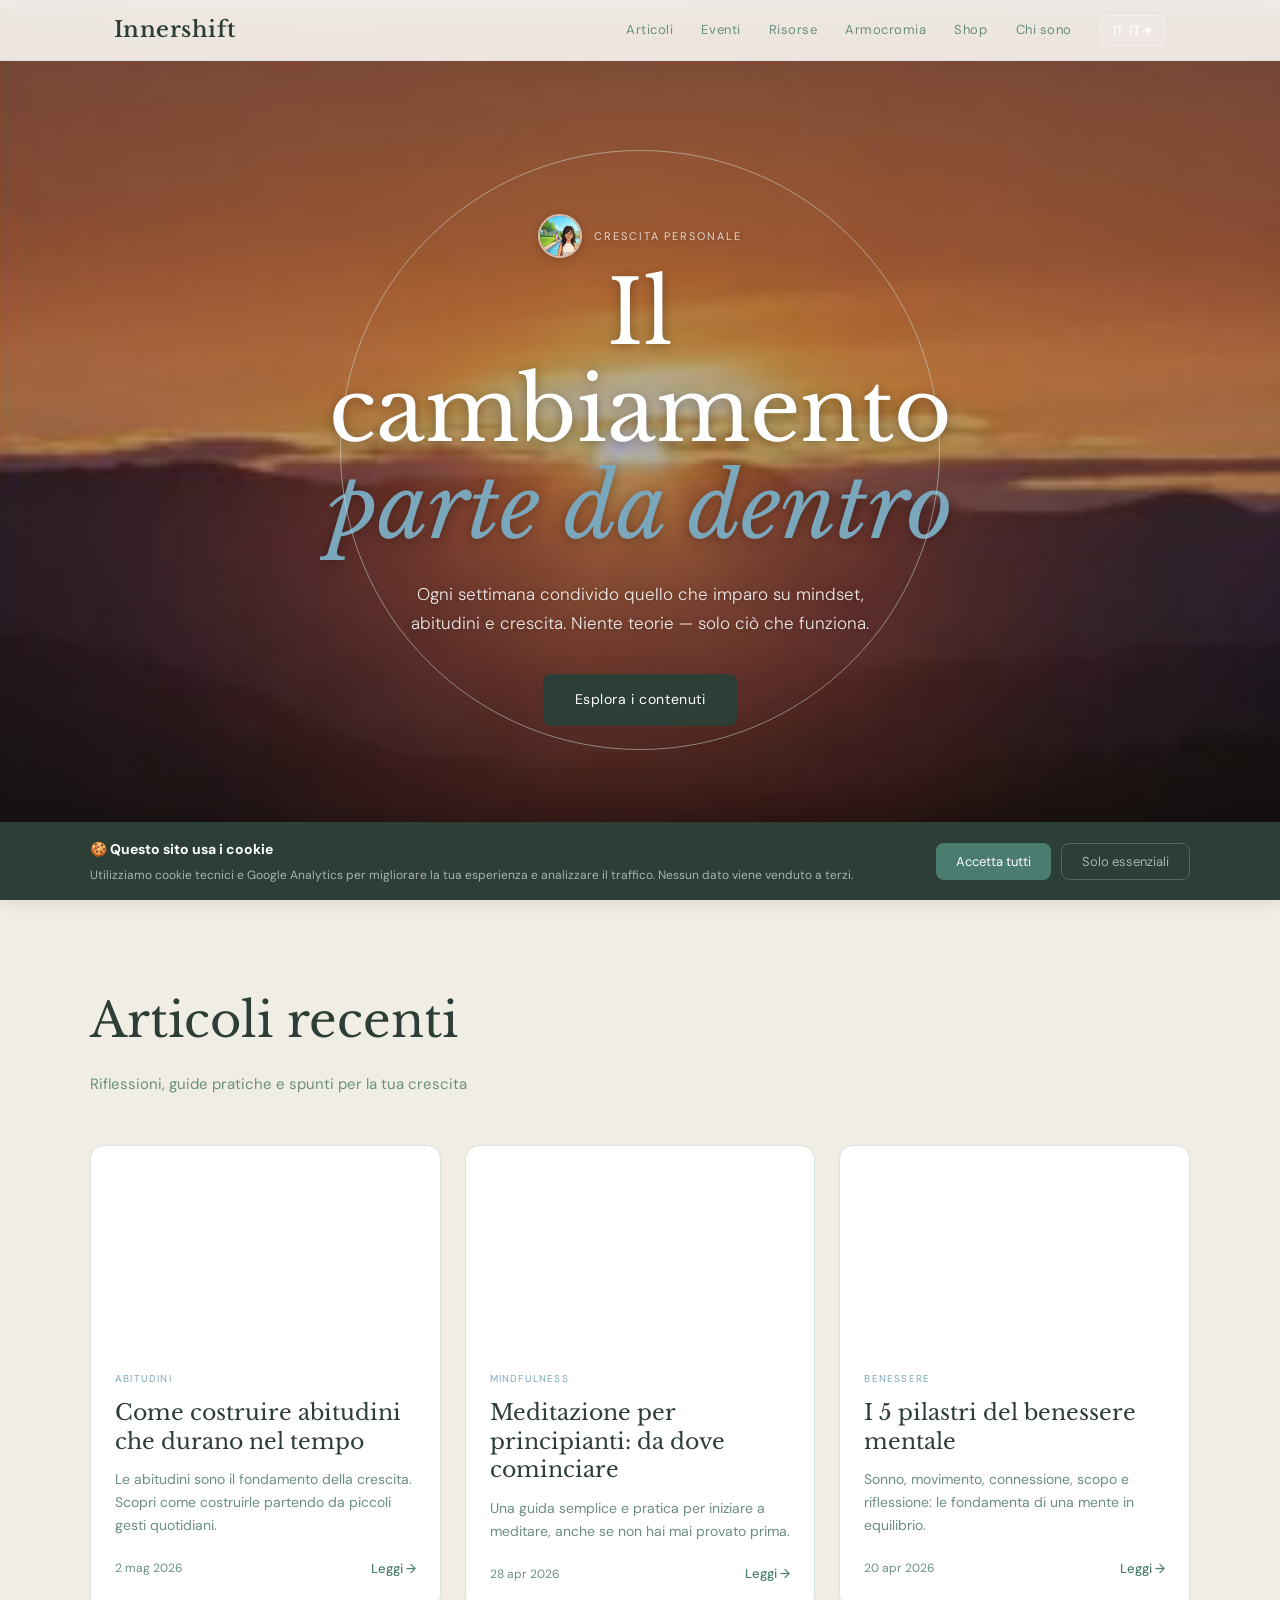
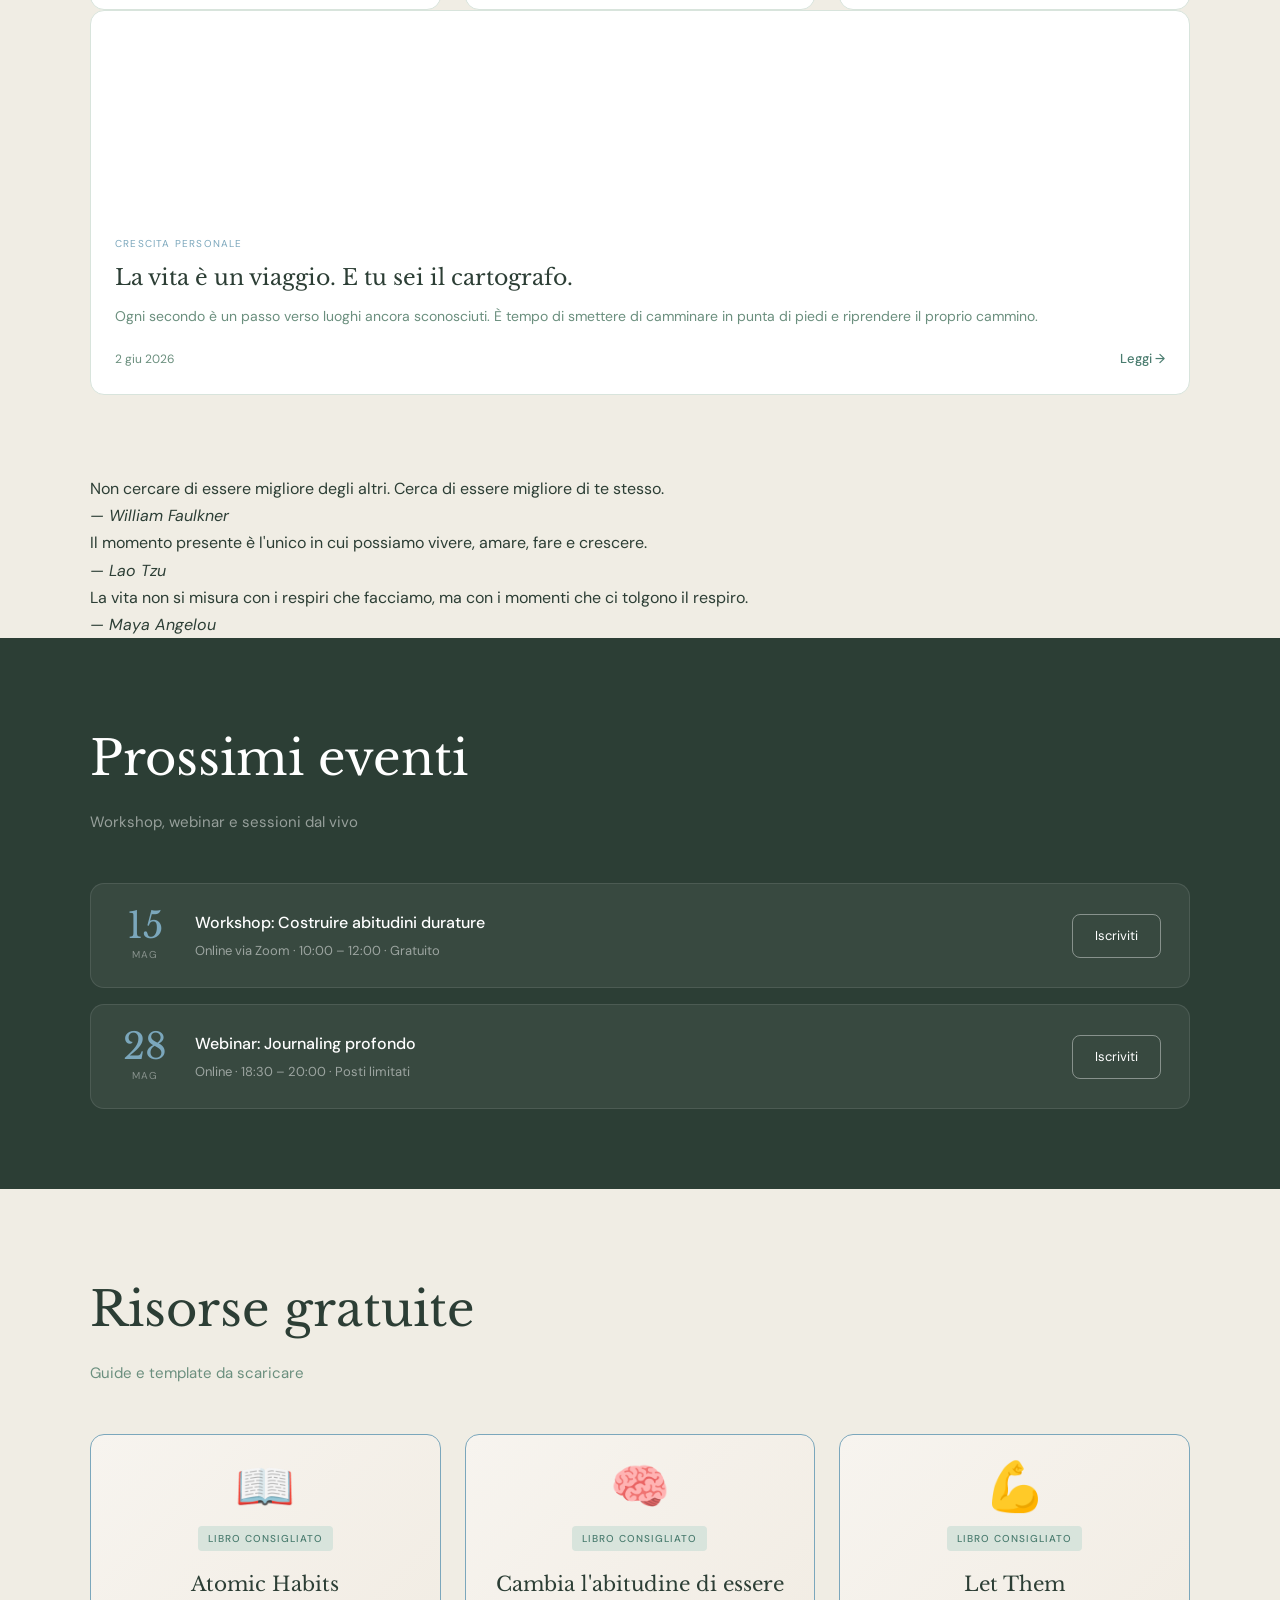
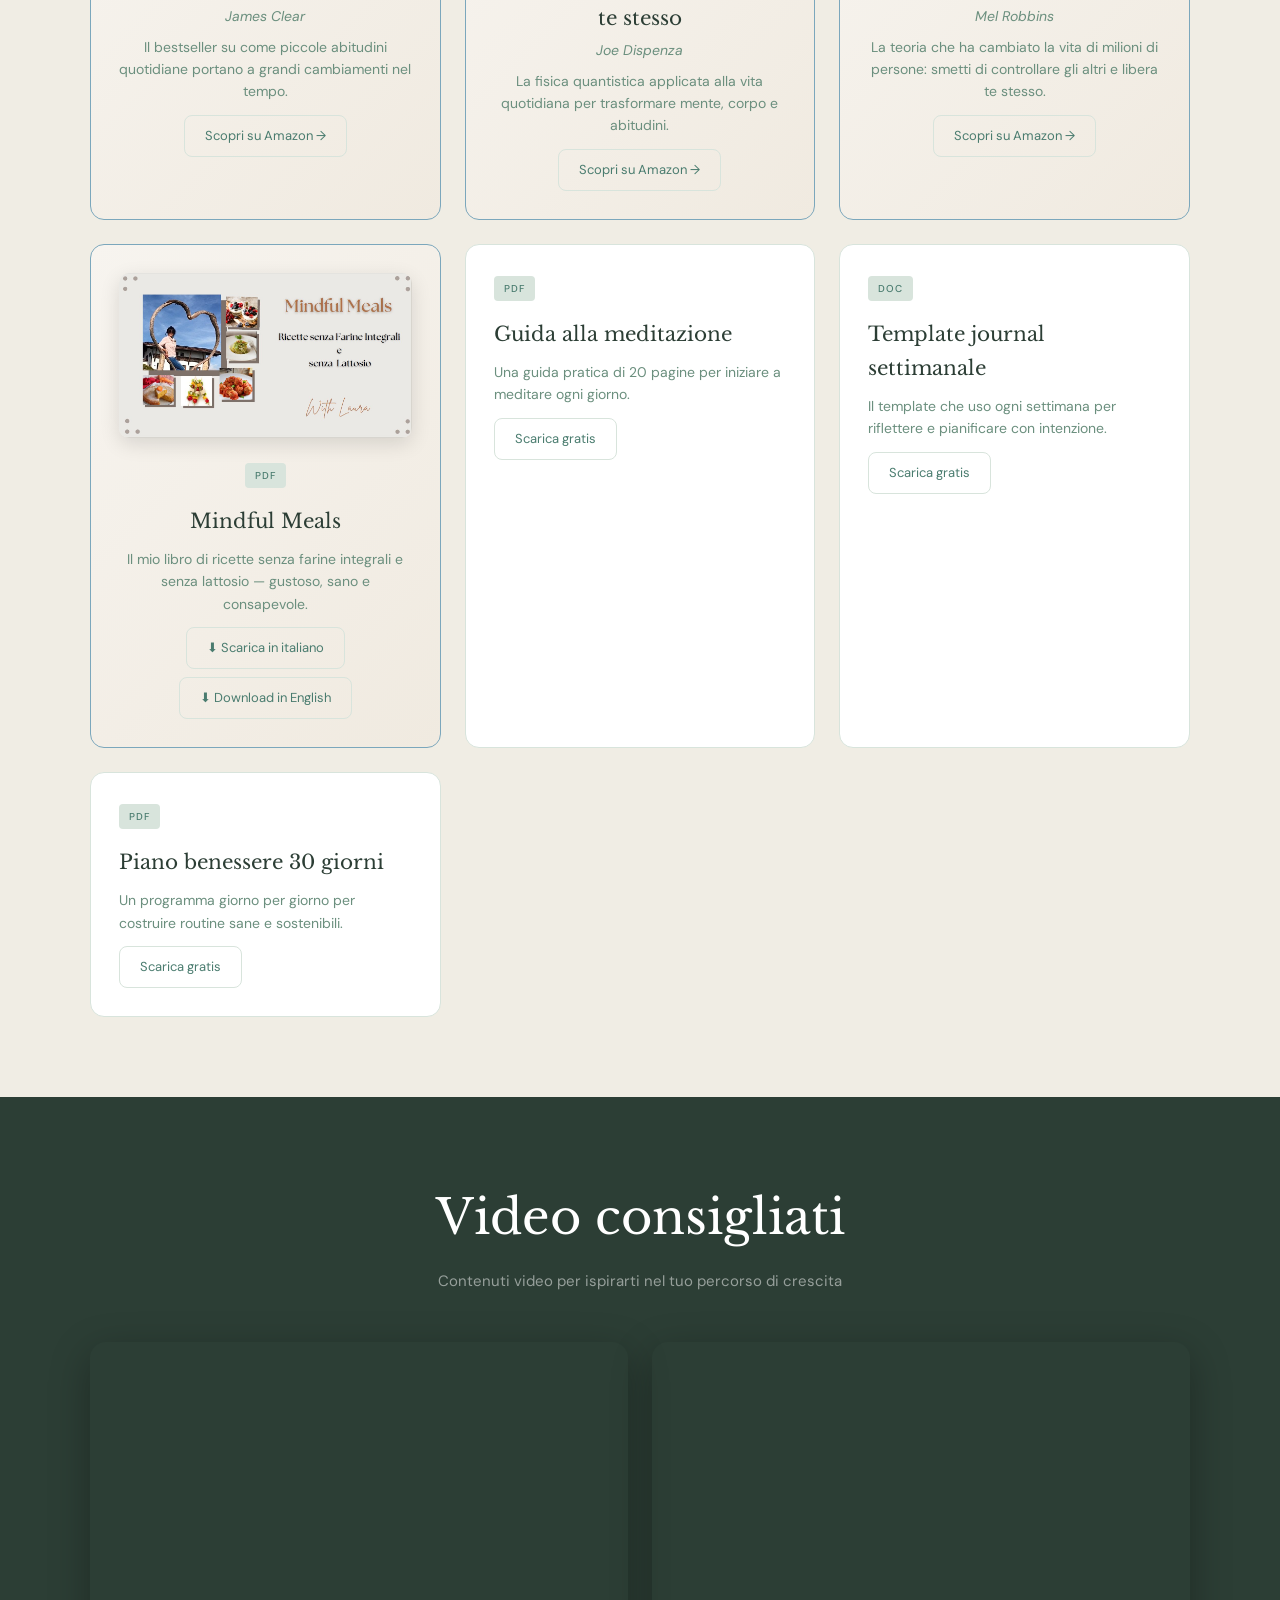
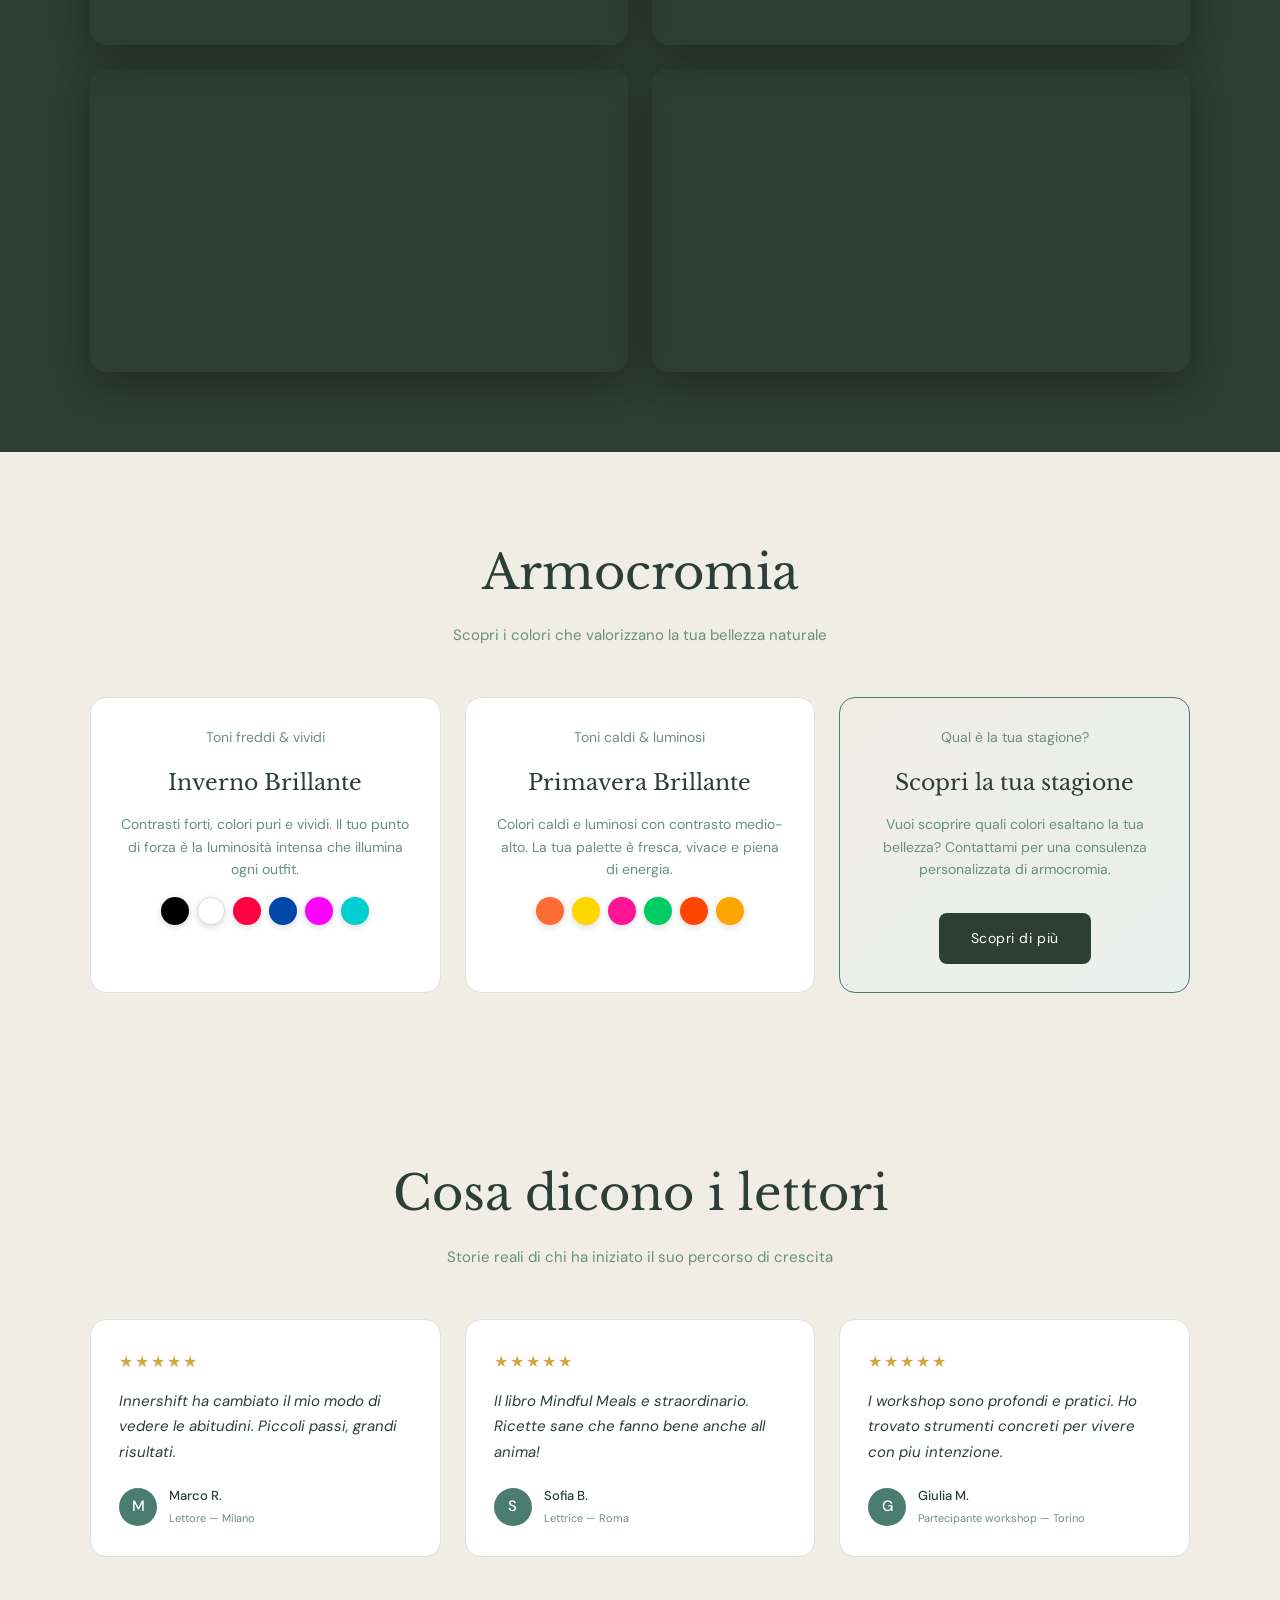
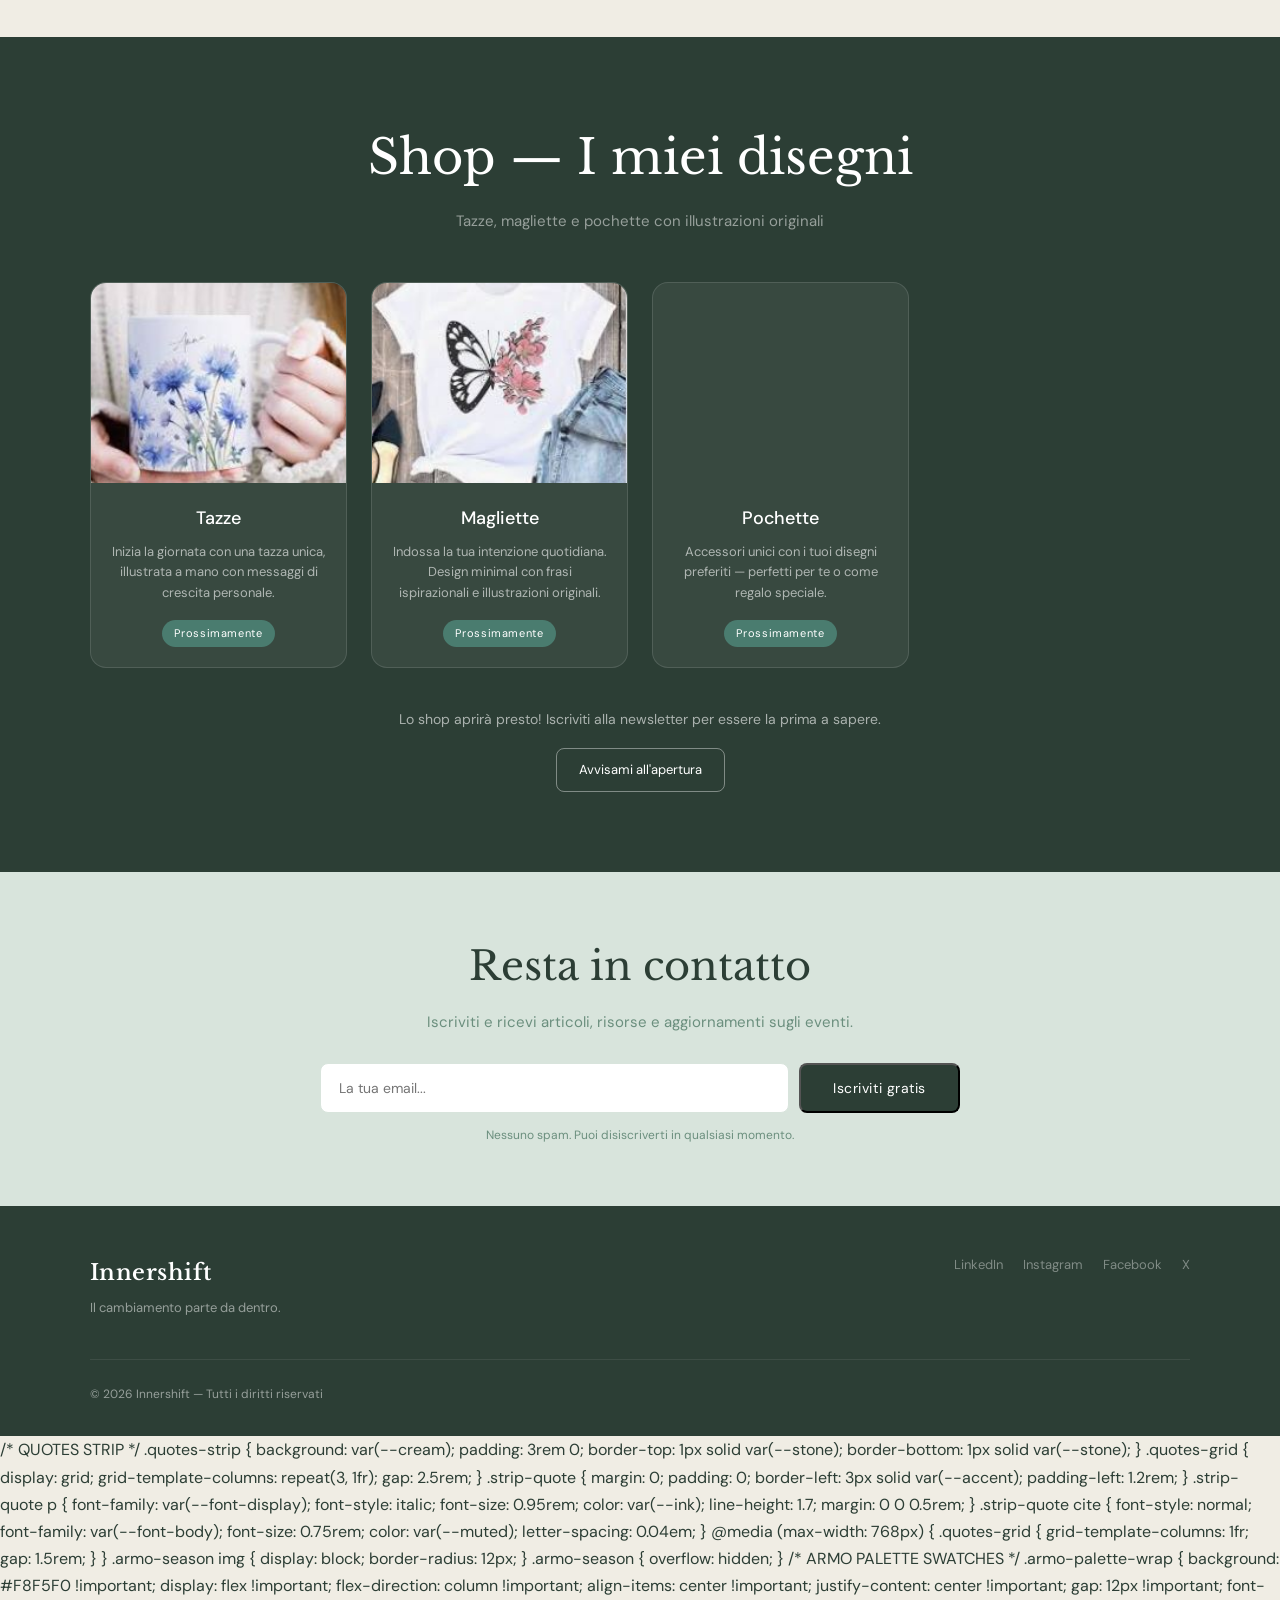
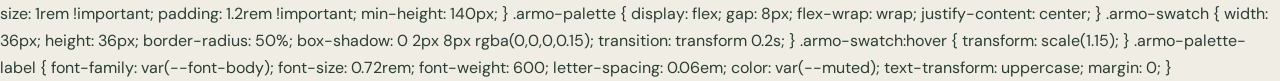
==== index.html @ 75d0336c "Add i18n to articolo-viaggio card in homepage" ====
<!DOCTYPE html>
<html lang="it">
<head>
  <meta charset="UTF-8" />
  <meta name="viewport" content="width=device-width, initial-scale=1.0" />
  <title>Innershift — Crescita Personale</title>
  <meta name="description" content="Innershift è il tuo spazio di crescita personale." />
  <link rel="preconnect" href="https://fonts.googleapis.com" />
  <link rel="preconnect" href="https://fonts.gstatic.com" crossorigin />
  <link href="https://fonts.googleapis.com/css2?family=Libre+Baskerville:ital,wght@0,400;0,700;1,400&family=DM+Sans:wght@300;400;500&display=swap" rel="stylesheet" />
  <link rel="stylesheet" href="css/style.css" />
  <!-- Google Analytics -->
  <script async src="https://www.googletagmanager.com/gtag/js?id=G-VJ0VPEPVEX"></script>
  <script>
    window.dataLayer = window.dataLayer || [];
    function gtag(){dataLayer.push(arguments);}
    gtag('js', new Date());
    gtag('config', 'G-VJ0VPEPVEX');
  </script>
</head>
<body>

  <nav class="nav">
    <div class="nav-inner">
      <a href="/" class="logo">Innershift</a>
      <div class="nav-links">
        <a href="#articoli" data-i18n="nav_articles">Articoli</a>
        <a href="#eventi" data-i18n="nav_events">Eventi</a>
        <a href="#risorse" data-i18n="nav_resources">Risorse</a>
        <a href="armocromia.html">Armocromia</a>
        <a href="#shop">Shop</a>
        <a href="chi-sono.html" data-i18n="nav_about">Chi sono</a>
        <a href="admin/index.html" class="nav-admin" style="display:none">Admin</a>
        <div class="lang-selector" style="position:relative;">
          <button class="lang-btn" onclick="var m=document.getElementById('lm'); m.style.display=m.style.display==='block'?'none':'block';" style="display:flex;align-items:center;gap:5px;background:rgba(255,255,255,0.15);border:1px solid rgba(255,255,255,0.3);border-radius:8px;padding:6px 12px;cursor:pointer;font-size:13px;color:white;">
            <span id="current-lang-flag">🇮🇹</span>
            <span id="current-lang-label">IT</span>
            <span>▾</span>
          </button>
          <div id="lm" style="display:none;position:absolute;top:calc(100% + 6px);right:0;background:white;border:1px solid #E8E2D9;border-radius:10px;overflow:hidden;min-width:150px;box-shadow:0 8px 24px rgba(0,0,0,0.15);z-index:9999;">
            <div onclick="setLang('it');document.getElementById('lm').style.display='none';" style="padding:10px 14px;font-size:13px;cursor:pointer;color:#2E2B26;" onmouseover="this.style.background='#F7F4EF'" onmouseout="this.style.background='white'">🇮🇹 Italiano</div>
            <div onclick="setLang('en');document.getElementById('lm').style.display='none';" style="padding:10px 14px;font-size:13px;cursor:pointer;color:#2E2B26;" onmouseover="this.style.background='#F7F4EF'" onmouseout="this.style.background='white'">🇬🇧 English</div>
            <div onclick="setLang('fr');document.getElementById('lm').style.display='none';" style="padding:10px 14px;font-size:13px;cursor:pointer;color:#2E2B26;" onmouseover="this.style.background='#F7F4EF'" onmouseout="this.style.background='white'">🇫🇷 Français</div>
            <div onclick="setLang('es');document.getElementById('lm').style.display='none';" style="padding:10px 14px;font-size:13px;cursor:pointer;color:#2E2B26;" onmouseover="this.style.background='#F7F4EF'" onmouseout="this.style.background='white'">🇪🇸 Español</div>
            <div onclick="setLang('de');document.getElementById('lm').style.display='none';" style="padding:10px 14px;font-size:13px;cursor:pointer;color:#2E2B26;" onmouseover="this.style.background='#F7F4EF'" onmouseout="this.style.background='white'">🇩🇪 Deutsch</div>
          </div>
        </div>
      </div>
    </div>
  </nav>

  <header class="hero">
    <div class="hero-inner">
      <div style="display:flex;align-items:center;justify-content:center;gap:12px;margin-bottom:8px;">
        <img src="images/IMG_4321.jpg" alt="Laura" style="width:44px;height:44px;border-radius:50%;object-fit:cover;object-position:top;border:2px solid rgba(255,255,255,0.6);box-shadow:0 2px 12px rgba(0,0,0,0.2);">
        <p class="hero-label" data-i18n="hero_label" style="margin-bottom:0;">Crescita personale</p>
      </div>
      <h1 class="hero-title"><span data-i18n="hero_title">Il cambiamento</span><br /><em data-i18n="hero_title_em">parte da dentro</em></h1>
      <p class="hero-sub" data-i18n="hero_sub">Ogni settimana condivido quello che imparo su mindset, abitudini e crescita. Niente teorie — solo ciò che funziona.</p>
      <a href="#articoli" class="btn-primary" data-i18n="hero_cta">Esplora i contenuti</a>
    </div>
    <div class="hero-deco"></div>
  </header>

  <section class="section" id="articoli">
    <div class="container">
      <div class="section-head">
        <h2 data-i18n="articles_title">Articoli recenti</h2>
        <p data-i18n="articles_sub">Riflessioni, guide pratiche e spunti per la tua crescita</p>
      </div>
      <div class="posts-grid" id="posts-grid">
        <div class="post-card">
          <div class="post-img" style="background-image:url('https://images.unsplash.com/photo-1506905925346-21bda4d32df4?w=600&q=80')"></div>
          <div class="post-body">
            <div class="post-cat" data-i18n="cat_habits">Abitudini</div>
            <h3 class="post-title" data-i18n="post1_title">Come costruire abitudini che durano nel tempo</h3>
            <p class="post-excerpt" data-i18n="post1_excerpt">Le abitudini sono il fondamento della crescita. Scopri come costruirle partendo da piccoli gesti quotidiani.</p>
            <div class="post-footer">
              <span class="post-date">2 mag 2026</span>
              <a href="#" class="post-link" data-i18n="read_more">Leggi →</a>
            </div>
          </div>
        </div>
        <div class="post-card">
          <div class="post-img" style="background-image:url('https://images.unsplash.com/photo-1545389336-cf090694435e?w=600&q=80')"></div>
          <div class="post-body">
            <div class="post-cat" data-i18n="cat_mindfulness">Mindfulness</div>
            <h3 class="post-title" data-i18n="post2_title">Meditazione per principianti: da dove cominciare</h3>
            <p class="post-excerpt" data-i18n="post2_excerpt">Una guida semplice e pratica per iniziare a meditare, anche se non hai mai provato prima.</p>
            <div class="post-footer">
              <span class="post-date">28 apr 2026</span>
              <a href="#" class="post-link" data-i18n="read_more">Leggi →</a>
            </div>
          </div>
        </div>
        <div class="post-card">
          <div class="post-img" style="background-image:url('https://images.unsplash.com/photo-1447452001602-7090c7ab2db3?w=600&q=80')"></div>
          <div class="post-body">
            <div class="post-cat" data-i18n="cat_wellness">Benessere</div>
            <h3 class="post-title" data-i18n="post3_title">I 5 pilastri del benessere mentale</h3>
            <p class="post-excerpt" data-i18n="post3_excerpt">Sonno, movimento, connessione, scopo e riflessione: le fondamenta di una mente in equilibrio.</p>
            <div class="post-footer">
              <span class="post-date">20 apr 2026</span>
              <a href="#" class="post-link" data-i18n="read_more">Leggi →</a>
            </div>
          </div>
        </div>
      </div>
        <div class="post-card">
          <div class="post-img" style="background-image:url('https://images.unsplash.com/photo-1501854140801-50d01698950b?w=600&q=80')"></div>
          <div class="post-body">
            <div class="post-cat" data-i18n="cat_growth">Crescita personale</div>
            <h3 class="post-title" data-i18n="viaggio_title">La vita è un viaggio. E tu sei il cartografo.</h3>
            <p class="post-excerpt" data-i18n="viaggio_excerpt">Ogni secondo è un passo verso luoghi ancora sconosciuti. È tempo di smettere di camminare in punta di piedi e riprendere il proprio cammino.</p>
            <div class="post-footer">
              <span class="post-date" data-i18n="viaggio_date">2 giu 2026</span>
              <a href="articolo-viaggio.html" class="post-link" data-i18n="read_more">Leggi →</a>
            </div>
          </div>
        </div>
      </div>
    </div>
  </section>



  <!-- CITAZIONI -->
  <div class="quotes-strip">
    <div class="container">
      <div class="quotes-grid">
        <blockquote class="strip-quote">
          <p data-i18n="quote1">"Non cercare di essere migliore degli altri. Cerca di essere migliore di te stesso."</p>
          <cite>— William Faulkner</cite>
        </blockquote>
        <blockquote class="strip-quote">
          <p data-i18n="quote2">"Il momento presente è l'unico in cui possiamo vivere, amare, fare e crescere."</p>
          <cite>— Lao Tzu</cite>
        </blockquote>
        <blockquote class="strip-quote">
          <p data-i18n="quote3">"La vita non si misura con i respiri che facciamo, ma con i momenti che ci tolgono il respiro."</p>
          <cite>— Maya Angelou</cite>
        </blockquote>
      </div>
    </div>
  </div>

  <section class="section section-dark" id="eventi">
    <div class="container">
      <div class="section-head light">
        <h2 data-i18n="events_title">Prossimi eventi</h2>
        <p data-i18n="events_sub">Workshop, webinar e sessioni dal vivo</p>
      </div>
      <div class="events-list" id="events-list">
        <div class="event-item">
          <div class="event-date-box">
            <span class="event-day">15</span>
            <span class="event-month">MAG</span>
          </div>
          <div class="event-info">
            <h3 data-i18n="event1_title">Workshop: Costruire abitudini durature</h3>
            <p data-i18n="event1_detail">Online via Zoom · 10:00 – 12:00 · Gratuito</p>
          </div>
          <a href="#" class="btn-outline-light" data-i18n="register">Iscriviti</a>
        </div>
        <div class="event-item">
          <div class="event-date-box">
            <span class="event-day">28</span>
            <span class="event-month">MAG</span>
          </div>
          <div class="event-info">
            <h3 data-i18n="event2_title">Webinar: Journaling profondo</h3>
            <p data-i18n="event2_detail">Online · 18:30 – 20:00 · Posti limitati</p>
          </div>
          <a href="#" class="btn-outline-light" data-i18n="register">Iscriviti</a>
        </div>
      </div>
    </div>
  </section>

  <section class="section" id="risorse">
    <div class="container">
      <div class="section-head">
        <h2 data-i18n="resources_title">Risorse gratuite</h2>
        <p data-i18n="resources_sub">Guide e template da scaricare</p>
      </div>
      <div class="resources-grid">
        <div class="resource-card book-card-text">
          <div class="book-icon">📖</div>
          <div class="resource-icon">LIBRO CONSIGLIATO</div>
          <h3>Atomic Habits</h3>
          <p class="book-author">James Clear</p>
          <p data-i18n="book_desc">Il bestseller su come piccole abitudini quotidiane portano a grandi cambiamenti nel tempo.</p>
          <a href="https://www.amazon.it/s?k=atomic+habits+james+clear" target="_blank" class="btn-download">Scopri su Amazon →</a>
        </div>
        <div class="resource-card book-card-text">
          <div class="book-icon">🧠</div>
          <div class="resource-icon">LIBRO CONSIGLIATO</div>
          <h3 data-i18n="dispenza_title">Cambia l'abitudine di essere te stesso</h3>
          <p class="book-author">Joe Dispenza</p>
          <p data-i18n="dispenza_desc">La fisica quantistica applicata alla vita quotidiana per trasformare mente, corpo e abitudini.</p>
          <a href="https://www.amazon.it/dp/8863860432" target="_blank" class="btn-download">Scopri su Amazon →</a>
        </div>
        <div class="resource-card book-card-text">
          <div class="book-icon">💪</div>
          <div class="resource-icon">LIBRO CONSIGLIATO</div>
          <h3>Let Them</h3>
          <p class="book-author">Mel Robbins</p>
          <p data-i18n="letthem_desc">La teoria che ha cambiato la vita di milioni di persone: smetti di controllare gli altri e libera te stesso.</p>
          <a href="https://www.amazon.it/dp/B0DKRVYQ17" target="_blank" class="btn-download">Scopri su Amazon →</a>
        </div>
        <div class="resource-card book-card-text">
          <img src="images/mindful-meals-cover.png" alt="Mindful Meals" class="mindful-cover" />
          <div class="resource-icon">PDF</div>
          <h3>Mindful Meals</h3>
          <p data-i18n="mindful_desc">Il mio libro di ricette senza farine integrali e senza lattosio — gustoso, sano e consapevole.</p>
          <a href="images/mindful-meals.pdf" download class="btn-download">⬇ Scarica in italiano</a>
          <a href="images/mindful-meals-english.pdf" download class="btn-download" style="margin-top:8px;">⬇ Download in English</a>
        </div>
        <div class="resource-card">
          <div class="resource-icon">PDF</div>
          <h3 data-i18n="res1_title">Guida alla meditazione</h3>
          <p data-i18n="res1_desc">Una guida pratica di 20 pagine per iniziare a meditare ogni giorno.</p>
          <a href="#" class="btn-download" data-i18n="download_free">Scarica gratis</a>
        </div>
        <div class="resource-card">
          <div class="resource-icon">DOC</div>
          <h3 data-i18n="res2_title">Template journal settimanale</h3>
          <p data-i18n="res2_desc">Il template che uso ogni settimana per riflettere e pianificare con intenzione.</p>
          <a href="#" class="btn-download" data-i18n="download_free">Scarica gratis</a>
        </div>
        <div class="resource-card">
          <div class="resource-icon">PDF</div>
          <h3 data-i18n="res3_title">Piano benessere 30 giorni</h3>
          <p data-i18n="res3_desc">Un programma giorno per giorno per costruire routine sane e sostenibili.</p>
          <a href="#" class="btn-download" data-i18n="download_free">Scarica gratis</a>
        </div>
      </div>
    </div>
  </section>


  <!-- VIDEO -->
  <section class="section section-dark" id="video">
    <div class="container">
      <div class="section-head light" style="text-align:center;">
        <h2 data-i18n="video_title">Video consigliati</h2>
        <p data-i18n="video_sub">Contenuti video per ispirarti nel tuo percorso di crescita</p>
      </div>
      <div class="video-grid">
        <div class="video-card">
          <div class="video-wrapper">
            <iframe 
              src="https://www.youtube.com/embed/j4P2r-QEjjs?controls=1&rel=0&modestbranding=1" 
              title="Video YouTube"
              frameborder="0" 
              allow="accelerometer; autoplay; clipboard-write; encrypted-media; gyroscope; picture-in-picture" 
              allowfullscreen>
            </iframe>
          </div>
        </div>


        <div class="video-card">
          <div class="video-wrapper">
            <iframe 
              src="https://www.youtube.com/embed/XXE2E_aBupQ?controls=1&rel=0&modestbranding=1" 
              title="Video YouTube"
              frameborder="0" 
              allow="accelerometer; autoplay; clipboard-write; encrypted-media; gyroscope; picture-in-picture" 
              allowfullscreen>
            </iframe>
          </div>
        </div>
        <div class="video-card">
          <div class="video-wrapper">
            <iframe 
              src="https://www.youtube.com/embed/EvEsWpiT8WQ?controls=1&rel=0&modestbranding=1" 
              title="Video YouTube"
              frameborder="0" 
              allow="accelerometer; autoplay; clipboard-write; encrypted-media; gyroscope; picture-in-picture" 
              allowfullscreen>
            </iframe>
          </div>
        </div>
        <div class="video-card">
          <div class="video-wrapper">
            <iframe 
              src="https://www.youtube.com/embed/MQjCyQBRZ_M?controls=1&rel=0&modestbranding=1" 
              title="Video YouTube"
              frameborder="0" 
              allow="accelerometer; autoplay; clipboard-write; encrypted-media; gyroscope; picture-in-picture" 
              allowfullscreen>
            </iframe>
          </div>
        </div>
      </div>
    </div>
  </section>


  <!-- ARMOCROMIA PREVIEW -->
  <section class="section" id="armocromia">
    <div class="container">
      <div class="section-head" style="text-align:center;">
        <h2 data-i18n="armo_title">Armocromia</h2>
        <p data-i18n="armo_sub">Scopri i colori che valorizzano la tua bellezza naturale</p>
      </div>
      <div class="armo-grid">
        <div class="armo-card">
          <div class="armo-season winter armo-palette-wrap">
            <div class="armo-palette">
              <div class="armo-swatch" style="background:#000000;"></div>
              <div class="armo-swatch" style="background:#FFFFFF;"></div>
              <div class="armo-swatch" style="background:#FF0040;"></div>
              <div class="armo-swatch" style="background:#0047AB;"></div>
              <div class="armo-swatch" style="background:#FF00FF;"></div>
              <div class="armo-swatch" style="background:#00CED1;"></div>
            </div>
            <p class="armo-palette-label">Toni freddi &amp; vividi</p>
          </div>
          <h3 data-i18n="armo_winter_title">Inverno Brillante</h3>
          <p data-i18n="armo_winter_desc">Contrasti forti, colori puri e vividi. Il tuo punto di forza è la luminosità intensa che illumina ogni outfit.</p>
          <div class="armo-colors">
            <span class="color-dot" style="background:#000000;" title="Nero"></span>
            <span class="color-dot" style="background:#FFFFFF;border:1px solid #ddd;" title="Bianco puro"></span>
            <span class="color-dot" style="background:#FF0040;" title="Rosso brillante"></span>
            <span class="color-dot" style="background:#0047AB;" title="Blu cobalto"></span>
            <span class="color-dot" style="background:#FF00FF;" title="Fucsia"></span>
            <span class="color-dot" style="background:#00CED1;" title="Turchese"></span>
          </div>
        </div>
        <div class="armo-card">
          <div class="armo-season spring armo-palette-wrap">
            <div class="armo-palette">
              <div class="armo-swatch" style="background:#FF6B35;"></div>
              <div class="armo-swatch" style="background:#FFD700;"></div>
              <div class="armo-swatch" style="background:#FF1493;"></div>
              <div class="armo-swatch" style="background:#00CC66;"></div>
              <div class="armo-swatch" style="background:#FF4500;"></div>
              <div class="armo-swatch" style="background:#FFA500;"></div>
            </div>
            <p class="armo-palette-label">Toni caldi &amp; luminosi</p>
          </div>
          <h3 data-i18n="armo_spring_title">Primavera Brillante</h3>
          <p data-i18n="armo_spring_desc">Colori caldi e luminosi con contrasto medio-alto. La tua palette è fresca, vivace e piena di energia.</p>
          <div class="armo-colors">
            <span class="color-dot" style="background:#FF6B35;" title="Arancio caldo"></span>
            <span class="color-dot" style="background:#FFD700;" title="Giallo oro"></span>
            <span class="color-dot" style="background:#FF1493;" title="Rosa acceso"></span>
            <span class="color-dot" style="background:#00CC66;" title="Verde lime"></span>
            <span class="color-dot" style="background:#FF4500;" title="Rosso arancio"></span>
            <span class="color-dot" style="background:#FFA500;" title="Arancio"></span>
          </div>
        </div>
        <div class="armo-card armo-cta-card">
          <div class="armo-season consult armo-palette-wrap">
            <div class="armo-palette">
              <div class="armo-swatch" style="background:#000000;"></div>
              <div class="armo-swatch" style="background:#FF6B35;"></div>
              <div class="armo-swatch" style="background:#FF00FF;"></div>
              <div class="armo-swatch" style="background:#FFD700;"></div>
              <div class="armo-swatch" style="background:#0047AB;"></div>
              <div class="armo-swatch" style="background:#00CC66;"></div>
            </div>
            <p class="armo-palette-label">Qual è la tua stagione?</p>
          </div>
          <h3 data-i18n="armo_cta_title">Scopri la tua stagione</h3>
          <p data-i18n="armo_cta_desc">Vuoi scoprire quali colori esaltano la tua bellezza? Contattami per una consulenza personalizzata di armocromia.</p>
          <a href="armocromia.html" class="btn-primary" style="margin-top:16px;display:inline-block;" data-i18n="armo_cta_btn">Scopri di più</a>
        </div>
      </div>
    </div>
  </section>

  <!-- SHOP -->
  <!-- TESTIMONIANZE -->
  <section class="section" id="testimonianze">
    <div class="container">
      <div class="section-head" style="text-align:center;">
        <h2 data-i18n="reviews_title">Cosa dicono i lettori</h2>
        <p data-i18n="reviews_sub">Storie reali di chi ha iniziato il suo percorso di crescita</p>
      </div>
      <div class="reviews-grid">
        <div class="review-card">
          <div class="review-stars">★★★★★</div>
          <p class="review-text" data-i18n="review1_text">"Innershift ha cambiato il mio modo di vedere le abitudini. Piccoli passi, grandi risultati. Non potevo chiedere di meglio."</p>
          <div class="review-author">
            <div class="review-avatar">M</div>
            <div>
              <div class="review-name">Marco R.</div>
              <div class="review-role" data-i18n="review1_role">Lettore — Milano</div>
            </div>
          </div>
        </div>
        <div class="review-card">
          <div class="review-stars">★★★★★</div>
          <p class="review-text" data-i18n="review2_text">"Il libro Mindful Meals è straordinario. Finalmente ricette sane che fanno anche bene all'anima. Lo consiglio a tutti!"</p>
          <div class="review-author">
            <div class="review-avatar">S</div>
            <div>
              <div class="review-name">Sofia B.</div>
              <div class="review-role" data-i18n="review2_role">Lettrice — Roma</div>
            </div>
          </div>
        </div>
        <div class="review-card">
          <div class="review-stars">★★★★★</div>
          <p class="review-text" data-i18n="review3_text">"I workshop sono profondi e pratici allo stesso tempo. Ho trovato strumenti concreti per vivere con più intenzione ogni giorno."</p>
          <div class="review-author">
            <div class="review-avatar">G</div>
            <div>
              <div class="review-name">Giulia M.</div>
              <div class="review-role" data-i18n="review3_role">Partecipante workshop — Torino</div>
            </div>
          </div>
        </div>
      </div>
    </div>
  </section>

    <section class="section section-dark" id="shop">
    <div class="container">
      <div class="section-head light" style="text-align:center;">
        <h2 data-i18n="shop_title">Shop — I miei disegni</h2>
        <p data-i18n="shop_sub">Tazze, magliette e pochette con illustrazioni originali</p>
      </div>
      <div class="shop-grid">
        <div class="shop-card">
          <div class="shop-img" style="background-image:url('images/tazza-shop.jpg.jpg')"></div>
          <div class="shop-body">
            <h3 data-i18n="shop_mugs_title">Tazze</h3>
            <p data-i18n="shop_mugs_desc">Inizia la giornata con una tazza unica, illustrata a mano con messaggi di crescita personale.</p>
            <span class="shop-badge" data-i18n="shop_coming_soon">Prossimamente</span>
          </div>
        </div>
        <div class="shop-card">
          <div class="shop-img" style="background-image:url('images/tshirt-shop.jpg.JPG')"></div>
          <div class="shop-body">
            <h3 data-i18n="shop_tshirts_title">Magliette</h3>
            <p data-i18n="shop_tshirts_desc">Indossa la tua intenzione quotidiana. Design minimal con frasi ispirazionali e illustrazioni originali.</p>
            <span class="shop-badge" data-i18n="shop_coming_soon">Prossimamente</span>
          </div>
        </div>
        <div class="shop-card">
          <div class="shop-img" style="background-image:url('https://images.unsplash.com/photo-1590874103328-eac38a683ce7?w=600&q=80')"></div>
          <div class="shop-body">
            <h3 data-i18n="shop_pouches_title">Pochette</h3>
            <p data-i18n="shop_pouches_desc">Accessori unici con i tuoi disegni preferiti — perfetti per te o come regalo speciale.</p>
            <span class="shop-badge" data-i18n="shop_coming_soon">Prossimamente</span>
          </div>
        </div>
      </div>
      <div style="text-align:center;margin-top:40px;">
        <p style="color:rgba(255,255,255,0.6);font-size:14px;margin-bottom:16px;" data-i18n="shop_notice">Lo shop aprirà presto! Iscriviti alla newsletter per essere la prima a sapere.</p>
        <a href="#newsletter" class="btn-outline-light" data-i18n="shop_notify">Avvisami all'apertura</a>
      </div>
    </div>
  </section>

  <!-- NEWSLETTER -->
  <section class="section newsletter-section">
    <div class="container">
      <div class="newsletter-box">
        <div class="newsletter-text">
          <h2 data-i18n="newsletter_title">Resta in contatto</h2>
          <p data-i18n="newsletter_sub">Iscriviti e ricevi articoli, risorse e aggiornamenti sugli eventi direttamente nella tua casella email.</p>
        </div>
        <form class="newsletter-form" onsubmit="subscribeNewsletter(event)">
          <input type="email" id="newsletter-email" class="newsletter-input" data-i18n-placeholder="newsletter_placeholder" placeholder="La tua email..." required />
          <button type="submit" class="btn-primary" data-i18n="newsletter_btn">Iscriviti gratis</button>
        </form>
        <p class="newsletter-note" data-i18n="newsletter_note">Nessuno spam. Puoi disiscriverti in qualsiasi momento.</p>
        <div class="newsletter-success" id="newsletter-success" style="display:none;">
          <span data-i18n="newsletter_thanks">Grazie! Ti contatteremo presto. 🌱</span>
        </div>
      </div>
    </div>
  </section>


  <footer class="footer">
    <div class="container">
      <div class="footer-inner">
        <div>
          <div class="logo">Innershift</div>
          <p class="footer-tagline" data-i18n="footer_tagline">Il cambiamento parte da dentro.</p>
        </div>
        <div class="footer-social">
          <a href="#">LinkedIn</a>
          <a href="#">Instagram</a>
          <a href="#">Facebook</a>
          <a href="#">X</a>
        </div>
      </div>


      <div class="footer-bottom">
        <p data-i18n="footer_copy">© 2026 Innershift — Tutti i diritti riservati</p>
      </div>
    </div>
  </footer>

  
  

<script>
const T = {
  it: { flag:"IT", label:"IT", nav_articles:"Articoli", nav_events:"Eventi", nav_resources:"Risorse", hero_label:"Crescita personale", hero_title:"Il cambiamento", hero_title_em:"parte da dentro", hero_sub:"Ogni settimana condivido quello che imparo su mindset, abitudini e crescita. Niente teorie — solo ciò che funziona.", hero_cta:"Esplora i contenuti", articles_title:"Articoli recenti", articles_sub:"Riflessioni, guide pratiche e spunti per la tua crescita", cat_habits:"Abitudini", cat_mindfulness:"Mindfulness", cat_wellness:"Benessere", cat_growth:"Crescita personale", viaggio_title:"La vita è un viaggio. E tu sei il cartografo.", viaggio_excerpt:"Ogni secondo è un passo verso luoghi ancora sconosciuti. È tempo di smettere di camminare in punta di piedi e riprendere il proprio cammino.", viaggio_date:"2 giu 2026", post1_title:"Come costruire abitudini che durano nel tempo", post1_excerpt:"Le abitudini sono il fondamento della crescita. Scopri come costruirle partendo da piccoli gesti quotidiani.", post2_title:"Meditazione per principianti: da dove cominciare", post2_excerpt:"Una guida semplice e pratica per iniziare a meditare, anche se non hai mai provato prima.", post3_title:"I 5 pilastri del benessere mentale", post3_excerpt:"Sonno, movimento, connessione, scopo e riflessione: le fondamenta di una mente in equilibrio.", read_more:"Leggi →", events_title:"Prossimi eventi", events_sub:"Workshop, webinar e sessioni dal vivo", event1_title:"Workshop: Costruire abitudini durature", event1_detail:"Online via Zoom · 10:00 – 12:00 · Gratuito", event2_title:"Webinar: Journaling profondo", event2_detail:"Online · 18:30 – 20:00 · Posti limitati", register:"Iscriviti", resources_title:"Risorse gratuite", resources_sub:"Guide e template da scaricare", label_book:"LIBRO CONSIGLIATO", book_desc:"Il bestseller su come piccole abitudini quotidiane portano a grandi cambiamenti nel tempo.", discover_book:"Scopri su Amazon →", res1_title:"Guida alla meditazione", res1_desc:"Una guida pratica di 20 pagine per iniziare a meditare ogni giorno.", res2_title:"Template journal settimanale", res2_desc:"Il template che uso ogni settimana per riflettere e pianificare con intenzione.", res3_title:"Piano benessere 30 giorni", res3_desc:"Un programma giorno per giorno per costruire routine sane e sostenibili.", download_free:"Scarica gratis", mindful_desc:"Il mio libro di ricette senza farine integrali e senza lattosio — gustoso, sano e consapevole.", video_title:"Video consigliati", video_sub:"Contenuti video per ispirarti nel tuo percorso di crescita", reviews_title:"Cosa dicono i lettori", reviews_sub:"Storie reali di chi ha iniziato il suo percorso di crescita", review1_text:"Innershift ha cambiato il mio modo di vedere le abitudini. Piccoli passi, grandi risultati.", review1_role:"Lettore — Milano", review2_text:"Il libro Mindful Meals e straordinario. Ricette sane che fanno bene anche all anima!", review2_role:"Lettrice — Roma", review3_text:"I workshop sono profondi e pratici. Ho trovato strumenti concreti per vivere con piu intenzione.", review3_role:"Partecipante workshop — Torino", newsletter_title:"Resta in contatto", newsletter_sub:"Iscriviti e ricevi articoli, risorse e aggiornamenti sugli eventi.", newsletter_placeholder:"La tua email...", newsletter_btn:"Iscriviti gratis", newsletter_note:"Nessuno spam. Puoi disiscriverti in qualsiasi momento.", newsletter_thanks:"Grazie! Ti contatteremo presto.", footer_tagline:"Il cambiamento parte da dentro.", dispenza_desc:"La fisica quantistica applicata alla vita quotidiana per trasformare mente, corpo e abitudini.", letthem_desc:"La teoria che ha cambiato la vita di milioni di persone: smetti di controllare gli altri e libera te stesso.", quote1:"Non cercare di essere migliore degli altri. Cerca di essere migliore di te stesso.", quote2:"Il momento presente è l'unico in cui possiamo vivere, amare, fare e crescere.", quote3:"La vita non si misura con i respiri che facciamo, ma con i momenti che ci tolgono il respiro.", footer_copy:"© 2026 Innershift — Tutti i diritti riservati", nav_about:"Chi sono", armo_title:"Armocromia", armo_sub:"Scopri i colori che valorizzano la tua bellezza naturale", armo_winter_title:"Inverno Brillante", armo_winter_desc:"Contrasti forti, colori puri e vividi. Il tuo punto di forza è la luminosità intensa che illumina ogni outfit.", armo_spring_title:"Primavera Brillante", armo_spring_desc:"Colori caldi e luminosi con contrasto medio-alto. La tua palette è fresca, vivace e piena di energia.", armo_cta_title:"Scopri la tua stagione", armo_cta_desc:"Vuoi scoprire quali colori esaltano la tua bellezza? Contattami per una consulenza personalizzata di armocromia.", armo_cta_btn:"Scopri di più", shop_title:"Shop — I miei disegni", shop_sub:"Tazze, magliette e pochette con illustrazioni originali", shop_mugs_title:"Tazze", shop_mugs_desc:"Inizia la giornata con una tazza unica, illustrata a mano con messaggi di crescita personale.", shop_tshirts_title:"Magliette", shop_tshirts_desc:"Indossa la tua intenzione quotidiana. Design minimal con frasi ispirazionali e illustrazioni originali.", shop_pouches_title:"Pochette", shop_pouches_desc:"Accessori unici con i tuoi disegni preferiti — perfetti per te o come regalo speciale.", shop_coming_soon:"Prossimamente", shop_notice:"Lo shop aprirà presto! Iscriviti alla newsletter per essere la prima a sapere.", shop_notify:"Avvisami all'apertura" },
  en: { flag:"EN", label:"EN", nav_articles:"Articles", nav_events:"Events", nav_resources:"Resources", hero_label:"Personal growth", hero_title:"Change", hero_title_em:"starts from within", hero_sub:"Every week I share what I learn about mindset, habits and growth. No theory — only what actually works.", hero_cta:"Explore content", articles_title:"Recent articles", articles_sub:"Reflections, practical guides and insights for your growth", cat_habits:"Habits", cat_mindfulness:"Mindfulness", cat_wellness:"Wellness", cat_growth:"Personal growth", viaggio_title:"Life is a journey. And you are the cartographer.", viaggio_excerpt:"Every second is a step toward places still unknown. It's time to stop tiptoeing and reclaim your own path.", viaggio_date:"Jun 2, 2026", post1_title:"How to build habits that last", post1_excerpt:"Habits are the foundation of growth. Discover how to build them starting from small daily actions.", post2_title:"Meditation for beginners: where to start", post2_excerpt:"A simple and practical guide to start meditating, even if you have never tried before.", post3_title:"The 5 pillars of mental wellbeing", post3_excerpt:"Sleep, movement, connection, purpose and reflection: the foundation of a balanced mind.", read_more:"Read →", events_title:"Upcoming events", events_sub:"Workshops, webinars and live sessions", event1_title:"Workshop: Building lasting habits", event1_detail:"Online via Zoom · 10:00 – 12:00 · Free", event2_title:"Webinar: Deep journaling", event2_detail:"Online · 18:30 – 20:00 · Limited seats", register:"Register", resources_title:"Free resources", resources_sub:"Guides and templates to download", label_book:"RECOMMENDED BOOK", book_desc:"The bestseller on how small daily habits lead to big changes over time.", discover_book:"Discover on Amazon →", res1_title:"Meditation guide", res1_desc:"A practical 20-page guide to start meditating every day.", res2_title:"Weekly journal template", res2_desc:"The template I use every week to reflect and plan with intention.", res3_title:"30-day wellness plan", res3_desc:"A day-by-day program to build healthy and sustainable routines.", download_free:"Download free", mindful_desc:"My recipe book with no whole grain flours and no lactose — tasty, healthy and mindful.", video_title:"Recommended videos", video_sub:"Video content to inspire you on your growth journey", reviews_title:"What readers say", reviews_sub:"Real stories from people who started their growth journey", review1_text:"Innershift changed the way I see habits. Small steps, big results.", review1_role:"Reader — Milan", review2_text:"Mindful Meals is extraordinary. Healthy recipes that nourish the soul too!", review2_role:"Reader — Rome", review3_text:"The workshops are deep and practical. I found real tools to live with more intention.", review3_role:"Workshop participant — Turin", newsletter_title:"Stay in touch", newsletter_sub:"Subscribe and receive articles, resources and event updates.", newsletter_placeholder:"Your email...", newsletter_btn:"Subscribe free", newsletter_note:"No spam. Unsubscribe anytime.", newsletter_thanks:"Thank you! We will be in touch soon.", footer_tagline:"Change starts from within.", dispenza_desc:"Quantum physics applied to everyday life to transform mind, body and habits.", letthem_desc:"The theory that has changed millions of lives: stop controlling others and free yourself.", quote1:"Do not try to be better than others. Try to be better than yourself.", quote2:"The present moment is the only one in which we can live, love, act and grow.", quote3:"Life is not measured by the breaths we take, but by the moments that take our breath away.", footer_copy:"© 2026 Innershift — All rights reserved", nav_about:"About me", armo_title:"Color Analysis", armo_sub:"Discover the colors that enhance your natural beauty", armo_winter_title:"Brilliant Winter", armo_winter_desc:"Strong contrasts, pure and vivid colors. Your strength is the intense luminosity that lights up every outfit.", armo_spring_title:"Brilliant Spring", armo_spring_desc:"Warm and bright colors with medium-high contrast. Your palette is fresh, lively and full of energy.", armo_cta_title:"Discover your season", armo_cta_desc:"Want to find out which colors enhance your beauty? Contact me for a personalized color analysis consultation.", armo_cta_btn:"Find out more", shop_title:"Shop — My Designs", shop_sub:"Mugs, t-shirts and pouches with original illustrations", shop_mugs_title:"Mugs", shop_mugs_desc:"Start your day with a unique mug, hand-illustrated with personal growth messages.", shop_tshirts_title:"T-Shirts", shop_tshirts_desc:"Wear your daily intention. Minimal design with inspirational phrases and original illustrations.", shop_pouches_title:"Pouches", shop_pouches_desc:"Unique accessories featuring your favorite designs — perfect for yourself or as a special gift.", shop_coming_soon:"Coming soon", shop_notice:"The shop is opening soon! Subscribe to the newsletter to be the first to know.", shop_notify:"Notify me" },
  fr: { flag:"FR", label:"FR", nav_articles:"Articles", nav_events:"Événements", nav_resources:"Ressources", hero_label:"Croissance personnelle", hero_title:"Le changement", hero_title_em:"vient de l'intérieur", hero_sub:"Chaque semaine je partage ce que j'apprends sur le mindset, les habitudes et la croissance. Pas de théorie — seulement ce qui fonctionne.", hero_cta:"Explorer le contenu", articles_title:"Articles récents", articles_sub:"Réflexions, guides pratiques et idées pour votre croissance", cat_habits:"Habitudes", cat_mindfulness:"Pleine conscience", cat_wellness:"Bien-être", cat_growth:"Développement personnel", viaggio_title:"La vie est un voyage. Et tu en es le cartographe.", viaggio_excerpt:"Chaque seconde est un pas vers des lieux encore inconnus. Il est temps de cesser de marcher sur la pointe des pieds et de reprendre son chemin.", viaggio_date:"2 juin 2026", post1_title:"Comment construire des habitudes durables", post1_excerpt:"Les habitudes sont le fondement de la croissance. Découvrez comment les construire.", post2_title:"Méditation pour débutants: par où commencer", post2_excerpt:"Un guide simple et pratique pour commencer à méditer.", post3_title:"Les 5 piliers du bien-être mental", post3_excerpt:"Sommeil, mouvement, connexion, but et réflexion: les fondements d'un esprit équilibré.", read_more:"Lire →", events_title:"Prochains événements", events_sub:"Ateliers, webinaires et sessions en direct", event1_title:"Atelier: Construire des habitudes durables", event1_detail:"En ligne via Zoom · 10:00 – 12:00 · Gratuit", event2_title:"Webinaire: Journaling profond", event2_detail:"En ligne · 18:30 – 20:00 · Places limitées", register:"S'inscrire", resources_title:"Ressources gratuites", resources_sub:"Guides et modèles à télécharger", label_book:"LIVRE CONSEILLÉ", book_desc:"Le bestseller sur comment de petites habitudes quotidiennes mènent à de grands changements.", discover_book:"Découvrir sur Amazon →", res1_title:"Guide de méditation", res1_desc:"Un guide pratique de 20 pages pour commencer à méditer chaque jour.", res2_title:"Modèle de journal hebdomadaire", res2_desc:"Le modèle que j'utilise chaque semaine pour réfléchir et planifier.", res3_title:"Plan bien-être 30 jours", res3_desc:"Un programme jour par jour pour construire des routines saines et durables.", download_free:"Télécharger gratuitement", mindful_desc:"Mon livre de recettes sans farines complètes et sans lactose — savoureux, sain et conscient.", video_title:"Vidéos recommandées", video_sub:"Contenu vidéo pour vous inspirer dans votre parcours de croissance", reviews_title:"Ce que disent les lecteurs", reviews_sub:"Histoires réelles de ceux qui ont commencé leur parcours", review1_text:"Innershift a changé ma façon de voir les habitudes. Petits pas, grands résultats.", review1_role:"Lecteur — Milan", review2_text:"Mindful Meals est extraordinaire. Des recettes saines qui nourrissent aussi l'âme!", review2_role:"Lectrice — Rome", review3_text:"Les ateliers sont profonds et pratiques. J'ai trouvé des outils concrets pour vivre avec plus d'intention.", review3_role:"Participante atelier — Turin", newsletter_title:"Restons en contact", newsletter_sub:"Inscrivez-vous et recevez articles, ressources et mises à jour.", newsletter_placeholder:"Votre email...", newsletter_btn:"S'inscrire gratuitement", newsletter_note:"Pas de spam. Désinscription à tout moment.", newsletter_thanks:"Merci! Nous vous contacterons bientôt.", footer_tagline:"Le changement vient de l'intérieur.", dispenza_desc:"La physique quantique appliquée à la vie quotidienne pour transformer esprit, corps et habitudes.", letthem_desc:"La théorie qui a changé la vie de millions de personnes: arrêtez de contrôler les autres et libérez-vous.", quote1:"Ne cherchez pas à être meilleur que les autres. Cherchez à être meilleur que vous-même.", quote2:"Le moment présent est le seul où nous pouvons vivre, aimer, agir et grandir.", quote3:"La vie ne se mesure pas aux respirations que nous prenons, mais aux moments qui nous coupent le souffle.", footer_copy:"© 2026 Innershift — Tous droits réservés", nav_about:"Qui suis-je", armo_title:"Colorimétrie", armo_sub:"Découvrez les couleurs qui mettent en valeur votre beauté naturelle", armo_winter_title:"Hiver Brillant", armo_winter_desc:"Contrastes forts, couleurs pures et vives. Votre atout est la luminosité intense qui illumine chaque tenue.", armo_spring_title:"Printemps Brillant", armo_spring_desc:"Couleurs chaudes et lumineuses avec un contraste moyen-élevé. Votre palette est fraîche, vivante et pleine d'énergie.", armo_cta_title:"Découvrez votre saison", armo_cta_desc:"Vous voulez savoir quelles couleurs subliment votre beauté ? Contactez-moi pour une consultation personnalisée.", armo_cta_btn:"En savoir plus", shop_title:"Shop — Mes créations", shop_sub:"Tasses, t-shirts et pochettes avec des illustrations originales", shop_mugs_title:"Tasses", shop_mugs_desc:"Commencez la journée avec une tasse unique, illustrée à la main avec des messages de croissance personnelle.", shop_tshirts_title:"T-Shirts", shop_tshirts_desc:"Portez votre intention quotidienne. Design minimaliste avec des phrases inspirantes et des illustrations originales.", shop_pouches_title:"Pochettes", shop_pouches_desc:"Accessoires uniques avec vos illustrations préférées — parfaits pour vous ou en cadeau spécial.", shop_coming_soon:"Bientôt disponible", shop_notice:"La boutique ouvrira bientôt ! Inscrivez-vous à la newsletter pour être la première informée.", shop_notify:"Me prévenir" },
  es: { flag:"ES", label:"ES", nav_articles:"Artículos", nav_events:"Eventos", nav_resources:"Recursos", hero_label:"Crecimiento personal", hero_title:"El cambio", hero_title_em:"viene desde dentro", hero_sub:"Cada semana comparto lo que aprendo sobre mindset, hábitos y crecimiento. Sin teorías — solo lo que funciona.", hero_cta:"Explorar contenido", articles_title:"Artículos recientes", articles_sub:"Reflexiones, guías prácticas e ideas para tu crecimiento", cat_habits:"Hábitos", cat_mindfulness:"Mindfulness", cat_wellness:"Bienestar", cat_growth:"Crecimiento personal", viaggio_title:"La vida es un viaje. Y tú eres el cartógrafo.", viaggio_excerpt:"Cada segundo es un paso hacia lugares aún desconocidos. Es hora de dejar de caminar de puntillas y retomar el propio camino.", viaggio_date:"2 jun 2026", post1_title:"Cómo construir hábitos que duran en el tiempo", post1_excerpt:"Los hábitos son la base del crecimiento. Descubre cómo construirlos a partir de pequeños gestos cotidianos.", post2_title:"Meditación para principiantes: por dónde empezar", post2_excerpt:"Una guía simple y práctica para empezar a meditar, aunque nunca lo hayas intentado.", post3_title:"Los 5 pilares del bienestar mental", post3_excerpt:"Sueño, movimiento, conexión, propósito y reflexión: los cimientos de una mente equilibrada.", read_more:"Leer →", events_title:"Próximos eventos", events_sub:"Talleres, webinars y sesiones en vivo", event1_title:"Taller: Construir hábitos duraderos", event1_detail:"En línea via Zoom · 10:00 – 12:00 · Gratuito", event2_title:"Webinar: Journaling profundo", event2_detail:"En línea · 18:30 – 20:00 · Plazas limitadas", register:"Inscribirse", resources_title:"Recursos gratuitos", resources_sub:"Guías y plantillas para descargar", label_book:"LIBRO RECOMENDADO", book_desc:"El bestseller sobre cómo pequeños hábitos diarios llevan a grandes cambios con el tiempo.", discover_book:"Descubrir en Amazon →", res1_title:"Guía de meditación", res1_desc:"Una guía práctica de 20 páginas para empezar a meditar cada día.", res2_title:"Plantilla de diario semanal", res2_desc:"La plantilla que uso cada semana para reflexionar y planificar con intención.", res3_title:"Plan bienestar 30 días", res3_desc:"Un programa día a día para construir rutinas saludables y sostenibles.", download_free:"Descargar gratis", mindful_desc:"Mi libro de recetas sin harinas integrales y sin lactosa — sabroso, saludable y consciente.", video_title:"Videos recomendados", video_sub:"Contenido en video para inspirarte en tu camino de crecimiento", reviews_title:"Lo que dicen los lectores", reviews_sub:"Historias reales de quienes comenzaron su camino de crecimiento", review1_text:"Innershift cambió mi forma de ver los hábitos. Pequeños pasos, grandes resultados.", review1_role:"Lector — Milán", review2_text:"Mindful Meals es extraordinario. Recetas saludables que también nutren el alma.", review2_role:"Lectora — Roma", review3_text:"Los talleres son profundos y prácticos. Encontré herramientas concretas para vivir con más intención.", review3_role:"Participante taller — Turín", newsletter_title:"Mantente en contacto", newsletter_sub:"Suscríbete y recibe artículos, recursos y actualizaciones de eventos.", newsletter_placeholder:"Tu email...", newsletter_btn:"Suscribirse gratis", newsletter_note:"Sin spam. Cancela cuando quieras.", newsletter_thanks:"Gracias! Te contactaremos pronto.", footer_tagline:"El cambio viene desde dentro.", dispenza_desc:"La física cuántica aplicada a la vida cotidiana para transformar mente, cuerpo y hábitos.", letthem_desc:"La teoría que ha cambiado la vida de millones de personas: deja de controlar a los demás y libérate.", quote1:"No intentes ser mejor que los demás. Intenta ser mejor que tú mismo.", quote2:"El momento presente es el único en el que podemos vivir, amar, actuar y crecer.", quote3:"La vida no se mide por los respiros que tomamos, sino por los momentos que nos quitan el aliento.", footer_copy:"© 2026 Innershift — Todos los derechos reservados", nav_about:"Quién soy", armo_title:"Colorimetría", armo_sub:"Descubre los colores que realzan tu belleza natural", armo_winter_title:"Invierno Brillante", armo_winter_desc:"Contrastes fuertes, colores puros y vivos. Tu punto fuerte es la luminosidad intensa que ilumina cada outfit.", armo_spring_title:"Primavera Brillante", armo_spring_desc:"Colores cálidos y luminosos con contraste medio-alto. Tu paleta es fresca, viva y llena de energía.", armo_cta_title:"Descubre tu estación", armo_cta_desc:"¿Quieres descubrir qué colores realzan tu belleza? Contáctame para una consulta personalizada de colorimetría.", armo_cta_btn:"Saber más", shop_title:"Shop — Mis diseños", shop_sub:"Tazas, camisetas y estuches con ilustraciones originales", shop_mugs_title:"Tazas", shop_mugs_desc:"Empieza el día con una taza única, ilustrada a mano con mensajes de crecimiento personal.", shop_tshirts_title:"Camisetas", shop_tshirts_desc:"Viste tu intención diaria. Diseño minimalista con frases inspiracionales e ilustraciones originales.", shop_pouches_title:"Estuches", shop_pouches_desc:"Accesorios únicos con tus diseños favoritos — perfectos para ti o como regalo especial.", shop_coming_soon:"Próximamente", shop_notice:"¡La tienda abrirá pronto! Suscríbete al boletín para ser la primera en saberlo.", shop_notify:"Avísame" },
  de: { flag:"DE", label:"DE", nav_articles:"Artikel", nav_events:"Veranstaltungen", nav_resources:"Ressourcen", hero_label:"Persönliches Wachstum", hero_title:"Veränderung", hero_title_em:"beginnt von innen", hero_sub:"Jede Woche teile ich, was ich über Mindset, Gewohnheiten und Wachstum lerne. Keine Theorie — nur was wirklich funktioniert.", hero_cta:"Inhalte entdecken", articles_title:"Aktuelle Artikel", articles_sub:"Reflexionen, praktische Leitfäden und Impulse für dein Wachstum", cat_habits:"Gewohnheiten", cat_mindfulness:"Achtsamkeit", cat_wellness:"Wohlbefinden", cat_growth:"Persönliches Wachstum", viaggio_title:"Das Leben ist eine Reise. Und du bist der Kartograf.", viaggio_excerpt:"Jede Sekunde ist ein Schritt zu noch unbekannten Orten. Es ist Zeit, aufzuhören auf Zehenspitzen zu gehen und den eigenen Weg wieder aufzunehmen.", viaggio_date:"2. Juni 2026", post1_title:"Wie man dauerhafte Gewohnheiten aufbaut", post1_excerpt:"Gewohnheiten sind das Fundament des Wachstums. Entdecke, wie du sie mit kleinen täglichen Schritten aufbaust.", post2_title:"Meditation für Anfänger: Wo anfangen", post2_excerpt:"Ein einfacher und praktischer Leitfaden, um mit der Meditation zu beginnen.", post3_title:"Die 5 Säulen des mentalen Wohlbefindens", post3_excerpt:"Schlaf, Bewegung, Verbindung, Zweck und Reflexion: die Grundlagen eines ausgeglichenen Geistes.", read_more:"Lesen →", events_title:"Kommende Veranstaltungen", events_sub:"Workshops, Webinare und Live-Sessions", event1_title:"Workshop: Dauerhafte Gewohnheiten aufbauen", event1_detail:"Online via Zoom · 10:00 – 12:00 · Kostenlos", event2_title:"Webinar: Tiefes Journaling", event2_detail:"Online · 18:30 – 20:00 · Begrenzte Plätze", register:"Anmelden", resources_title:"Kostenlose Ressourcen", resources_sub:"Leitfäden und Vorlagen zum Herunterladen", label_book:"BUCHEMPFEHLUNG", book_desc:"Der Bestseller darüber, wie kleine tägliche Gewohnheiten zu großen Veränderungen führen.", discover_book:"Bei Amazon entdecken →", res1_title:"Meditationsleitfaden", res1_desc:"Ein praktischer 20-seitiger Leitfaden, um täglich zu meditieren.", res2_title:"Wöchentliche Journal-Vorlage", res2_desc:"Die Vorlage, die ich jede Woche nutze, um zu reflektieren und mit Intention zu planen.", res3_title:"30-Tage-Wohlbefindenplan", res3_desc:"Ein Tages-für-Tages-Programm für gesunde und nachhaltige Routinen.", download_free:"Kostenlos herunterladen", mindful_desc:"Mein Rezeptbuch ohne Vollkornmehl und ohne Laktose — lecker, gesund und bewusst.", video_title:"Empfohlene Videos", video_sub:"Videoinhalte, die dich auf deinem Wachstumsweg inspirieren", reviews_title:"Was Leser sagen", reviews_sub:"Echte Geschichten von Menschen auf ihrem Wachstumsweg", review1_text:"Innershift hat meine Sichtweise auf Gewohnheiten verändert. Kleine Schritte, große Ergebnisse.", review1_role:"Leser — Mailand", review2_text:"Mindful Meals ist außergewöhnlich. Gesunde Rezepte, die auch die Seele nähren!", review2_role:"Leserin — Rom", review3_text:"Die Workshops sind tiefgründig und praktisch. Ich fand konkrete Werkzeuge für ein intentionales Leben.", review3_role:"Workshop-Teilnehmerin — Turin", newsletter_title:"In Kontakt bleiben", newsletter_sub:"Abonniere und erhalte Artikel, Ressourcen und Veranstaltungs-Updates.", newsletter_placeholder:"Deine E-Mail...", newsletter_btn:"Kostenlos abonnieren", newsletter_note:"Kein Spam. Jederzeit abmelden.", newsletter_thanks:"Danke! Wir melden uns bald.", footer_tagline:"Veränderung beginnt von innen.", dispenza_desc:"Quantenphysik angewendet auf den Alltag, um Geist, Körper und Gewohnheiten zu transformieren.", letthem_desc:"Die Theorie, die das Leben von Millionen verändert hat: Hör auf, andere zu kontrollieren und befreie dich selbst.", quote1:"Versuche nicht, besser als andere zu sein. Versuche, besser als du selbst zu sein.", quote2:"Der gegenwärtige Moment ist der einzige, in dem wir leben, lieben, handeln und wachsen können.", quote3:"Das Leben misst sich nicht an den Atemzügen, die wir nehmen, sondern an den Momenten, die uns den Atem verschlagen.", footer_copy:"© 2026 Innershift — Alle Rechte vorbehalten", nav_about:"Über mich", armo_title:"Farbanalyse", armo_sub:"Entdecke die Farben, die deine natürliche Schönheit unterstreichen", armo_winter_title:"Brillanter Winter", armo_winter_desc:"Starke Kontraste, reine und lebhafte Farben. Deine Stärke ist die intensive Leuchtkraft, die jedes Outfit erstrahlen lässt.", armo_spring_title:"Brillanter Frühling", armo_spring_desc:"Warme und helle Farben mit mittlerem bis hohem Kontrast. Deine Palette ist frisch, lebendig und voller Energie.", armo_cta_title:"Entdecke deine Saison", armo_cta_desc:"Möchtest du herausfinden, welche Farben deine Schönheit betonen? Kontaktiere mich für eine persönliche Farbberatung.", armo_cta_btn:"Mehr erfahren", shop_title:"Shop — Meine Designs", shop_sub:"Tassen, T-Shirts und Täschchen mit originellen Illustrationen", shop_mugs_title:"Tassen", shop_mugs_desc:"Starte den Tag mit einer einzigartigen Tasse, handillustriert mit Botschaften für persönliches Wachstum.", shop_tshirts_title:"T-Shirts", shop_tshirts_desc:"Trage deine tägliche Intention. Minimalistisches Design mit inspirierenden Sprüchen und originellen Illustrationen.", shop_pouches_title:"Täschchen", shop_pouches_desc:"Einzigartige Accessoires mit deinen Lieblingsdesigns — perfekt für dich oder als besonderes Geschenk.", shop_coming_soon:"Demnächst", shop_notice:"Der Shop öffnet bald! Abonniere den Newsletter, um als Erste informiert zu werden.", shop_notify:"Benachrichtige mich" }
};

let currentLang = localStorage.getItem("innershift_lang") || "it";

function setLang(lang) {
  currentLang = lang;
  localStorage.setItem("innershift_lang", lang);
  const t = T[lang];
  document.querySelectorAll("[data-i18n]").forEach(function(el) {
    const key = el.getAttribute("data-i18n");
    if (t[key]) el.textContent = t[key];
  });
  const flag = document.getElementById("current-lang-flag");
  const label = document.getElementById("current-lang-label");
  if (flag) flag.textContent = t.flag;
  if (label) label.textContent = t.label;
  document.documentElement.lang = lang;
  document.getElementById("lm").style.display = "none";
}

document.addEventListener("DOMContentLoaded", function() {
  setLang(currentLang);

  // Animazioni scroll
  const observer = new IntersectionObserver(function(entries) {
    entries.forEach(function(e) {
      if (e.isIntersecting) { e.target.classList.add("visible"); observer.unobserve(e.target); }
    });
  }, { threshold: 0.12 });
  document.querySelectorAll(".post-card, .resource-card, .review-card, .event-item").forEach(function(el) {
    el.classList.add("fade-in"); observer.observe(el);
  });
});

function subscribeNewsletter(e) {
  e.preventDefault();
  const email = document.getElementById("newsletter-email").value;
  const emails = JSON.parse(localStorage.getItem("innershift_emails") || "[]");
  if (!emails.includes(email)) { emails.push(email); localStorage.setItem("innershift_emails", JSON.stringify(emails)); }
  document.querySelector(".newsletter-form").style.display = "none";
  document.getElementById("newsletter-success").style.display = "block";
}
</script>
<script src="js/supabase.js"></script>
<script src="js/main.js"></script>

  <!-- COOKIE BANNER -->
  <div id="cookie-banner" style="display:none;">
    <div class="cookie-inner">
      <div class="cookie-text">
        <strong>🍪 Questo sito usa i cookie</strong>
        <p>Utilizziamo cookie tecnici e Google Analytics per migliorare la tua esperienza e analizzare il traffico. Nessun dato viene venduto a terzi.</p>
      </div>
      <div class="cookie-buttons">
        <button class="cookie-btn-accept" onclick="acceptCookies()">Accetta tutti</button>
        <button class="cookie-btn-decline" onclick="declineCookies()">Solo essenziali</button>
      </div>
    </div>
  </div>

  <script>
  // Cookie banner logic
  function showCookieBanner() {
    if (!localStorage.getItem('innershift_cookie_choice')) {
      document.getElementById('cookie-banner').style.display = 'block';
    }
  }
  function acceptCookies() {
    localStorage.setItem('innershift_cookie_choice', 'accepted');
    document.getElementById('cookie-banner').style.display = 'none';
  }
  function declineCookies() {
    localStorage.setItem('innershift_cookie_choice', 'declined');
    document.getElementById('cookie-banner').style.display = 'none';
    // Disabilita Google Analytics
    window['ga-disable-G-VJ0VPEPVEX'] = true;
  }
  window.addEventListener('load', showCookieBanner);
  // Se ha già rifiutato, disabilita GA
  if (localStorage.getItem('innershift_cookie_choice') === 'declined') {
    window['ga-disable-G-VJ0VPEPVEX'] = true;
  }
  </script>
</body>
</html>

  /* QUOTES STRIP */
  .quotes-strip {
    background: var(--cream);
    padding: 3rem 0;
    border-top: 1px solid var(--stone);
    border-bottom: 1px solid var(--stone);
  }
  .quotes-grid {
    display: grid;
    grid-template-columns: repeat(3, 1fr);
    gap: 2.5rem;
  }
  .strip-quote {
    margin: 0; padding: 0;
    border-left: 3px solid var(--accent);
    padding-left: 1.2rem;
  }
  .strip-quote p {
    font-family: var(--font-display);
    font-style: italic;
    font-size: 0.95rem;
    color: var(--ink);
    line-height: 1.7;
    margin: 0 0 0.5rem;
  }
  .strip-quote cite {
    font-style: normal;
    font-family: var(--font-body);
    font-size: 0.75rem;
    color: var(--muted);
    letter-spacing: 0.04em;
  }
  @media (max-width: 768px) {
    .quotes-grid { grid-template-columns: 1fr; gap: 1.5rem; }
  }

  .armo-season img {
    display: block;
    border-radius: 12px;
  }
  .armo-season {
    overflow: hidden;
  }

  /* ARMO PALETTE SWATCHES */
  .armo-palette-wrap {
    background: #F8F5F0 !important;
    display: flex !important;
    flex-direction: column !important;
    align-items: center !important;
    justify-content: center !important;
    gap: 12px !important;
    font-size: 1rem !important;
    padding: 1.2rem !important;
    min-height: 140px;
  }
  .armo-palette {
    display: flex;
    gap: 8px;
    flex-wrap: wrap;
    justify-content: center;
  }
  .armo-swatch {
    width: 36px;
    height: 36px;
    border-radius: 50%;
    box-shadow: 0 2px 8px rgba(0,0,0,0.15);
    transition: transform 0.2s;
  }
  .armo-swatch:hover {
    transform: scale(1.15);
  }
  .armo-palette-label {
    font-family: var(--font-body);
    font-size: 0.72rem;
    font-weight: 600;
    letter-spacing: 0.06em;
    color: var(--muted);
    text-transform: uppercase;
    margin: 0;
  }
---- css/style.css ----
*, *::before, *::after { box-sizing: border-box; margin: 0; padding: 0; }

:root {
  --cream: #F0EDE4;
  --stone: #D8E4DC;
  --warm: #7BA7BC;
  --accent: #4A7C6F;
  --dark: #2C3E35;
  --ink: #2C3E35;
  --muted: #6B8F7E;
  --white: #FFFFFF;
  --font-display: 'Libre Baskerville', serif;
  --font-body: 'DM Sans', sans-serif;
}

html { scroll-behavior: smooth; }

body {
  font-family: var(--font-body);
  background: var(--cream);
  color: var(--ink);
  font-size: 16px;
  line-height: 1.7;
  -webkit-font-smoothing: antialiased;
}

/* NAV */
.nav {
  position: fixed; top: 0; left: 0; right: 0; z-index: 100;
  background: rgba(247,244,239,0.92);
  backdrop-filter: blur(12px);
  border-bottom: 1px solid var(--stone);
}
.nav-inner {
  max-width: 1100px; margin: 0 auto;
  padding: 0 24px;
  height: 60px;
  display: flex; align-items: center; justify-content: space-between;
}
.logo {
  font-family: var(--font-display);
  font-size: 22px;
  font-weight: 600;
  color: var(--ink);
  text-decoration: none;
  letter-spacing: 0.02em;
}
.nav-links { display: flex; align-items: center; gap: 28px; }
.nav-links a {
  font-size: 13px;
  color: var(--muted);
  text-decoration: none;
  letter-spacing: 0.04em;
  transition: color 0.2s;
}
.nav-links a:hover { color: var(--ink); }
.nav-admin {
  background: var(--ink) !important;
  color: var(--white) !important;
  padding: 6px 16px !important;
  border-radius: 6px;
  font-size: 12px !important;
}

/* HERO */
.hero {
  min-height: 100vh;
  display: flex; align-items: center;
  padding: 100px 24px 60px;
  position: relative;
  overflow: hidden;
  background-image: url('../images/hero-mountain.png');
  background-size: cover;
  background-position: center;
  background-attachment: fixed;
}
.hero::before {
  content: '';
  position: absolute;
  inset: 0;
  background: linear-gradient(to bottom, rgba(20,18,15,0.45) 0%, rgba(20,18,15,0.25) 40%, rgba(20,18,15,0.5) 100%);
  z-index: 0;
}
.hero-inner {
  position: relative;
  z-index: 1;
}
.hero-deco {
  z-index: 1;
}
.hero-inner {
  max-width: 680px;
  margin: 0 auto;
  text-align: center;
  animation: fadeUp 0.9s ease both;
}
@keyframes fadeUp {
  from { opacity: 0; transform: translateY(24px); }
  to { opacity: 1; transform: translateY(0); }
}
.hero-label {
  font-size: 11px;
  letter-spacing: 0.18em;
  text-transform: uppercase;
  color: rgba(255,255,255,0.75);
  margin-bottom: 20px;
  text-shadow: 0 1px 6px rgba(0,0,0,0.3);
}
.hero-title {
  font-family: var(--font-display);
  font-size: clamp(52px, 8vw, 88px);
  font-weight: 300;
  line-height: 1.1;
  color: #FFFFFF;
  margin-bottom: 24px;
  text-shadow: 0 2px 12px rgba(0,0,0,0.3);
}
.hero-title em { font-style: italic; color: var(--warm); }
.hero-sub {
  font-size: 17px;
  color: rgba(255,255,255,0.88);
  max-width: 480px;
  margin: 0 auto 36px;
  line-height: 1.7;
  font-weight: 300;
  text-shadow: 0 1px 6px rgba(0,0,0,0.3);
}
.hero-deco {
  position: absolute;
  width: 600px; height: 600px;
  border-radius: 50%;
  border: 1px solid var(--stone);
  top: 50%; left: 50%;
  transform: translate(-50%, -50%);
  pointer-events: none;
  opacity: 0.5;
}

/* BUTTONS */
.btn-primary {
  display: inline-block;
  background: var(--ink);
  color: var(--white);
  padding: 14px 32px;
  border-radius: 8px;
  font-size: 14px;
  font-family: var(--font-body);
  text-decoration: none;
  letter-spacing: 0.04em;
  transition: background 0.2s, transform 0.15s;
}
.btn-primary:hover { background: var(--accent); transform: translateY(-1px); }

.btn-outline-light {
  display: inline-block;
  border: 1px solid rgba(255,255,255,0.4);
  color: var(--white);
  padding: 10px 22px;
  border-radius: 8px;
  font-size: 13px;
  text-decoration: none;
  white-space: nowrap;
  transition: background 0.2s;
  flex-shrink: 0;
}
.btn-outline-light:hover { background: rgba(255,255,255,0.1); }

.btn-download {
  display: inline-block;
  border: 1px solid var(--stone);
  color: var(--accent);
  padding: 9px 20px;
  border-radius: 8px;
  font-size: 13px;
  text-decoration: none;
  transition: all 0.2s;
  margin-top: 12px;
}
.btn-download:hover { background: var(--accent); color: var(--white); border-color: var(--accent); }

/* SECTIONS */
.section { padding: 80px 24px; }
.section-dark { background: var(--ink); color: var(--white); }

.container { max-width: 1100px; margin: 0 auto; }

.section-head { margin-bottom: 48px; }
.section-head h2 {
  font-family: var(--font-display);
  font-size: clamp(32px, 5vw, 48px);
  font-weight: 300;
  margin-bottom: 10px;
}
.section-head p { color: var(--muted); font-size: 15px; }
.section-head.light p { color: rgba(255,255,255,0.5); }
.section-head.light h2 { color: var(--white); }

/* POSTS */
.posts-grid {
  display: grid;
  grid-template-columns: repeat(auto-fill, minmax(300px, 1fr));
  gap: 24px;
}
.post-card {
  background: var(--white);
  border: 1px solid var(--stone);
  border-radius: 14px;
  padding: 28px;
  transition: transform 0.2s, border-color 0.2s;
}
.post-card:hover { transform: translateY(-3px); border-color: var(--warm); }
.post-cat {
  font-size: 10px;
  letter-spacing: 0.12em;
  text-transform: uppercase;
  color: var(--warm);
  margin-bottom: 12px;
}
.post-title {
  font-family: var(--font-display);
  font-size: 22px;
  font-weight: 400;
  line-height: 1.3;
  margin-bottom: 12px;
  color: var(--ink);
}
.post-excerpt { font-size: 14px; color: var(--muted); line-height: 1.65; margin-bottom: 20px; }
.post-footer { display: flex; align-items: center; justify-content: space-between; }
.post-date { font-size: 12px; color: var(--muted); }
.post-link { font-size: 13px; color: var(--accent); text-decoration: none; font-weight: 500; }
.post-link:hover { color: var(--ink); }

/* EVENTS */
.events-list { display: flex; flex-direction: column; gap: 16px; }
.event-item {
  display: flex; align-items: center; gap: 24px;
  background: rgba(255,255,255,0.06);
  border: 1px solid rgba(255,255,255,0.1);
  border-radius: 14px;
  padding: 24px 28px;
}
.event-date-box {
  display: flex; flex-direction: column; align-items: center;
  min-width: 52px;
}
.event-day {
  font-family: var(--font-display);
  font-size: 36px;
  font-weight: 300;
  line-height: 1;
  color: var(--warm);
}
.event-month {
  font-size: 10px;
  letter-spacing: 0.12em;
  color: rgba(255,255,255,0.4);
  margin-top: 2px;
}
.event-info { flex: 1; }
.event-info h3 { font-size: 16px; font-weight: 500; color: var(--white); margin-bottom: 4px; }
.event-info p { font-size: 13px; color: rgba(255,255,255,0.5); }

/* RESOURCES */
.resources-grid {
  display: grid;
  grid-template-columns: repeat(auto-fill, minmax(280px, 1fr));
  gap: 24px;
}
.resource-card {
  background: var(--white);
  border: 1px solid var(--stone);
  border-radius: 14px;
  padding: 28px;
  transition: border-color 0.2s;
}
.resource-card:hover { border-color: var(--warm); }
.resource-icon {
  display: inline-block;
  background: var(--stone);
  color: var(--accent);
  font-size: 10px;
  font-weight: 500;
  letter-spacing: 0.1em;
  padding: 4px 10px;
  border-radius: 4px;
  margin-bottom: 16px;
}
.resource-card h3 {
  font-family: var(--font-display);
  font-size: 20px;
  font-weight: 400;
  margin-bottom: 10px;
  color: var(--ink);
}
.resource-card p { font-size: 14px; color: var(--muted); line-height: 1.6; }

/* FOOTER */
.footer {
  background: var(--dark);
  color: rgba(255,255,255,0.5);
  padding: 48px 24px 32px;
}
.footer-inner {
  display: flex; justify-content: space-between; align-items: flex-start;
  margin-bottom: 40px;
  flex-wrap: wrap; gap: 24px;
}
.footer .logo { color: var(--white); }
.footer-tagline { font-size: 13px; margin-top: 6px; }
.footer-social { display: flex; gap: 20px; flex-wrap: wrap; }
.footer-social a { font-size: 13px; color: rgba(255,255,255,0.4); text-decoration: none; transition: color 0.2s; }
.footer-social a:hover { color: var(--white); }
.footer-bottom { border-top: 1px solid rgba(255,255,255,0.08); padding-top: 24px; font-size: 12px; }

/* RESPONSIVE */
@media (max-width: 640px) {
  .nav-links a:not(.nav-admin) { display: none; }
  .event-item { flex-wrap: wrap; }
  .footer-inner { flex-direction: column; }
}

/* BOOK CARD */
.book-card { text-align: center; }
.book-cover {
  width: 120px;
  border-radius: 6px;
  box-shadow: 0 8px 24px rgba(0,0,0,0.15);
  margin-bottom: 16px;
  transition: transform 0.2s;
}
.book-cover:hover { transform: scale(1.04); }

/* SELETTORE LINGUA */
.lang-selector { position: relative; }
.lang-btn {
  display: flex; align-items: center; gap: 6px;
  background: var(--ink); border: none;
  border-radius: 8px; padding: 7px 14px; cursor: pointer;
  font-size: 13px; font-weight: 500; font-family: var(--font-body); color: var(--white);
  transition: all 0.2s;
  letter-spacing: 0.05em;
}
.lang-btn:hover { background: var(--accent); }
.lang-arrow { font-size: 10px; color: var(--muted); }
.lang-menu {
  display: none; position: absolute; top: calc(100% + 6px); right: 0;
  background: #FFFFFF; border: 1px solid #E8E2D9;
  border-radius: 10px; overflow: hidden; min-width: 150px;
  box-shadow: 0 8px 24px rgba(0,0,0,0.15); z-index: 9999;
}
.lang-menu.open { display: block !important; }
.lang-option {
  padding: 10px 14px; font-size: 13px; cursor: pointer;
  color: var(--ink); transition: background 0.1s;
}
.lang-option:hover { background: var(--cream); }

/* BOOK CARD TESTUALE (senza cover) */
.book-card-text {
  text-align: center;
  background: linear-gradient(135deg, #F7F4EF 0%, #F0EAE0 100%);
  border-color: var(--warm) !important;
}
.book-icon {
  font-size: 48px;
  margin-bottom: 12px;
  line-height: 1;
}
.book-author {
  font-size: 13px;
  color: var(--accent);
  font-style: italic;
  margin-bottom: 8px;
  margin-top: -6px;
}

/* MINDFUL MEALS COVER */
.mindful-cover {
  width: 100%;
  border-radius: 10px;
  box-shadow: 0 6px 20px rgba(0,0,0,0.12);
  margin-bottom: 14px;
  transition: transform 0.2s;
}
.mindful-cover:hover { transform: scale(1.02); }

/* ANIMAZIONI SCROLL */
.fade-in {
  opacity: 0;
  transform: translateY(28px);
  transition: opacity 0.7s ease, transform 0.7s ease;
}
.fade-in.visible {
  opacity: 1;
  transform: translateY(0);
}
.fade-in:nth-child(2) { transition-delay: 0.15s; }
.fade-in:nth-child(3) { transition-delay: 0.3s; }

/* TESTIMONIANZE */
.reviews-grid {
  display: grid;
  grid-template-columns: repeat(auto-fill, minmax(280px, 1fr));
  gap: 24px;
}
.review-card {
  background: var(--white);
  border: 1px solid var(--stone);
  border-radius: 16px;
  padding: 28px;
  transition: transform 0.2s, border-color 0.2s;
}
.review-card:hover { transform: translateY(-3px); border-color: var(--warm); }
.review-stars { color: #D4A843; font-size: 16px; letter-spacing: 2px; margin-bottom: 14px; }
.review-text {
  font-size: 15px;
  color: var(--ink);
  line-height: 1.7;
  font-style: italic;
  margin-bottom: 20px;
}
.review-author { display: flex; align-items: center; gap: 12px; }
.review-avatar {
  width: 38px; height: 38px; border-radius: 50%;
  background: var(--accent); color: var(--white);
  display: flex; align-items: center; justify-content: center;
  font-size: 15px; font-weight: 500; flex-shrink: 0;
}
.review-name { font-size: 13px; font-weight: 500; color: var(--ink); }
.review-role { font-size: 11px; color: var(--muted); margin-top: 2px; }

/* NEWSLETTER */
.newsletter-section { background: var(--stone); padding: 60px 24px; }
.newsletter-box {
  max-width: 640px;
  margin: 0 auto;
  text-align: center;
}
.newsletter-text { margin-bottom: 28px; }
.newsletter-text h2 {
  font-family: var(--font-display);
  font-size: clamp(28px, 4vw, 40px);
  font-weight: 300;
  color: var(--ink);
  margin-bottom: 10px;
}
.newsletter-text p { font-size: 15px; color: var(--muted); }
.newsletter-form {
  display: flex; gap: 10px; flex-wrap: wrap; justify-content: center;
  margin-bottom: 12px;
}
.newsletter-input {
  flex: 1; min-width: 220px;
  padding: 13px 18px;
  border: 1px solid var(--stone);
  border-radius: 8px;
  font-size: 14px;
  font-family: var(--font-body);
  background: var(--white);
  color: var(--ink);
  outline: none;
  transition: border-color 0.2s;
}
.newsletter-input:focus { border-color: var(--accent); }
.newsletter-note { font-size: 12px; color: var(--muted); }
.newsletter-success {
  margin-top: 16px;
  background: #EAF3DE;
  color: #3B6D11;
  border-radius: 8px;
  padding: 12px 20px;
  font-size: 14px;
}

/* VIDEO SECTION */
.video-grid {
  display: grid;
  grid-template-columns: repeat(auto-fill, minmax(480px, 1fr));
  gap: 24px;
  justify-items: center;
}
.video-card {
  width: 100%;
  max-width: 640px;
  border-radius: 16px;
  overflow: hidden;
  box-shadow: 0 12px 40px rgba(0,0,0,0.3);
}
.video-wrapper {
  position: relative;
  padding-bottom: 56.25%;
  height: 0;
  overflow: hidden;
}
.video-wrapper iframe {
  position: absolute;
  top: 0; left: 0;
  width: 100%; height: 100%;
  border: none;
}

@media (max-width: 640px) {
  .video-grid { grid-template-columns: 1fr; }
}

/* QUOTE SECTIONS */
.quote-section {
  background: var(--dark);
  padding: 60px 24px;
  text-align: center;
}
.quote-section-light {
  background: var(--stone);
}
.site-quote {
  max-width: 680px;
  margin: 0 auto;
}
.site-quote p {
  font-family: var(--font-display);
  font-size: clamp(20px, 3vw, 28px);
  font-weight: 400;
  font-style: italic;
  color: var(--white);
  line-height: 1.6;
  margin-bottom: 16px;
}
.quote-section-light .site-quote p {
  color: var(--dark);
}
.site-quote cite {
  font-size: 13px;
  color: var(--warm);
  letter-spacing: 0.08em;
  font-style: normal;
}
.quote-section-light .site-quote cite {
  color: var(--accent);
}

/* COOKIE BANNER */
#cookie-banner {
  position: fixed;
  bottom: 0; left: 0; right: 0;
  background: var(--dark);
  color: rgba(255,255,255,0.85);
  z-index: 9999;
  padding: 16px 24px;
  box-shadow: 0 -4px 20px rgba(0,0,0,0.2);
}
.cookie-inner {
  max-width: 1100px;
  margin: 0 auto;
  display: flex;
  align-items: center;
  gap: 24px;
  flex-wrap: wrap;
}
.cookie-text { flex: 1; min-width: 240px; }
.cookie-text strong { font-size: 14px; color: var(--white); display: block; margin-bottom: 4px; }
.cookie-text p { font-size: 12px; color: rgba(255,255,255,0.6); line-height: 1.5; margin: 0; }
.cookie-buttons { display: flex; gap: 10px; flex-shrink: 0; }
.cookie-btn-accept {
  background: var(--accent);
  color: var(--white);
  border: none;
  padding: 9px 20px;
  border-radius: 8px;
  font-size: 13px;
  font-family: var(--font-body);
  cursor: pointer;
  transition: background 0.2s;
}
.cookie-btn-accept:hover { background: #3A6B5E; }
.cookie-btn-decline {
  background: transparent;
  color: rgba(255,255,255,0.6);
  border: 1px solid rgba(255,255,255,0.2);
  padding: 9px 20px;
  border-radius: 8px;
  font-size: 13px;
  font-family: var(--font-body);
  cursor: pointer;
  transition: all 0.2s;
}
.cookie-btn-decline:hover { border-color: rgba(255,255,255,0.4); color: var(--white); }

@media (max-width: 640px) {
  .cookie-inner { flex-direction: column; align-items: flex-start; }
  .cookie-buttons { width: 100%; }
  .cookie-btn-accept, .cookie-btn-decline { flex: 1; text-align: center; }
}

/* ARMOCROMIA */
.armo-grid {
  display: grid;
  grid-template-columns: repeat(auto-fill, minmax(280px, 1fr));
  gap: 24px;
}
.armo-card {
  background: var(--white);
  border: 1px solid var(--stone);
  border-radius: 16px;
  padding: 28px;
  text-align: center;
  transition: transform 0.2s, border-color 0.2s;
}
.armo-card:hover { transform: translateY(-3px); border-color: var(--warm); }
.armo-season {
  font-size: 48px;
  margin-bottom: 16px;
  line-height: 1;
}
.armo-card h3 {
  font-family: var(--font-display);
  font-size: 22px;
  font-weight: 400;
  color: var(--ink);
  margin-bottom: 12px;
}
.armo-card p { font-size: 14px; color: var(--muted); line-height: 1.6; margin-bottom: 16px; }
.armo-colors { display: flex; gap: 8px; justify-content: center; flex-wrap: wrap; margin-top: 12px; }
.color-dot {
  width: 28px; height: 28px;
  border-radius: 50%;
  display: inline-block;
  box-shadow: 0 2px 6px rgba(0,0,0,0.15);
  transition: transform 0.15s;
  cursor: pointer;
}
.color-dot:hover { transform: scale(1.2); }
.armo-cta-card { background: linear-gradient(135deg, var(--cream) 0%, #E8F0EE 100%); border-color: var(--accent); }

/* SHOP */
.shop-grid {
  display: grid;
  grid-template-columns: repeat(auto-fill, minmax(240px, 1fr));
  gap: 24px;
  margin-bottom: 20px;
}
.shop-card {
  background: rgba(255,255,255,0.06);
  border: 1px solid rgba(255,255,255,0.12);
  border-radius: 16px;
  padding: 28px;
  text-align: center;
  transition: background 0.2s;
}
.shop-card:hover { background: rgba(255,255,255,0.1); }
.shop-preview { font-size: 52px; margin-bottom: 16px; line-height: 1; }
.shop-card h3 { font-size: 18px; font-weight: 500; color: var(--white); margin-bottom: 10px; }
.shop-card p { font-size: 13px; color: rgba(255,255,255,0.55); line-height: 1.6; margin-bottom: 16px; }
.shop-badge {
  display: inline-block;
  background: var(--accent);
  color: var(--white);
  font-size: 11px;
  padding: 4px 12px;
  border-radius: 20px;
  letter-spacing: 0.06em;
}

/* POST CARD CON IMMAGINE */
.post-card {
  overflow: hidden;
  padding: 0 !important;
}
.post-img {
  width: 100%;
  height: 200px;
  background-size: cover;
  background-position: center;
  transition: transform 0.4s ease;
}
.post-card:hover .post-img {
  transform: scale(1.05);
}
.post-body {
  padding: 24px;
}

/* ANIMAZIONI PIÙ FLUIDE */
.fade-in {
  opacity: 0;
  transform: translateY(32px);
  transition: opacity 0.8s cubic-bezier(0.22, 1, 0.36, 1),
              transform 0.8s cubic-bezier(0.22, 1, 0.36, 1);
}
.fade-in.visible {
  opacity: 1;
  transform: translateY(0);
}
.fade-in:nth-child(1) { transition-delay: 0s; }
.fade-in:nth-child(2) { transition-delay: 0.12s; }
.fade-in:nth-child(3) { transition-delay: 0.24s; }
.fade-in:nth-child(4) { transition-delay: 0.36s; }

/* HOVER CARD PIÙ FLUIDO */
.post-card, .resource-card, .review-card, .armo-card, .shop-card {
  transition: transform 0.35s cubic-bezier(0.22, 1, 0.36, 1),
              border-color 0.3s ease,
              box-shadow 0.35s cubic-bezier(0.22, 1, 0.36, 1) !important;
}
.post-card:hover, .resource-card:hover, .review-card:hover, .armo-card:hover {
  transform: translateY(-5px);
  box-shadow: 0 12px 32px rgba(0,0,0,0.1);
}

/* HERO ANIMAZIONE PIÙ FLUIDA */
@keyframes fadeUp {
  from { opacity: 0; transform: translateY(30px); }
  to { opacity: 1; transform: translateY(0); }
}
.hero-inner {
  animation: fadeUp 1.1s cubic-bezier(0.22, 1, 0.36, 1) both;
}
.hero-label { animation-delay: 0s; }
.hero-title { animation-delay: 0.1s; }
.hero-sub { animation-delay: 0.2s; }

/* SHOP CARD CON IMMAGINE */
.shop-card {
  overflow: hidden !important;
  padding: 0 !important;
}
.shop-img {
  width: 100%;
  height: 200px;
  background-size: cover;
  background-position: center;
  transition: transform 0.4s ease;
}
.shop-card:hover .shop-img {
  transform: scale(1.05);
}
.shop-body {
  padding: 20px;
}
.shop-body h3 { font-size: 18px; font-weight: 500; color: var(--white); margin-bottom: 8px; }
.shop-body p { font-size: 13px; color: rgba(255,255,255,0.6); line-height: 1.6; margin-bottom: 14px; }
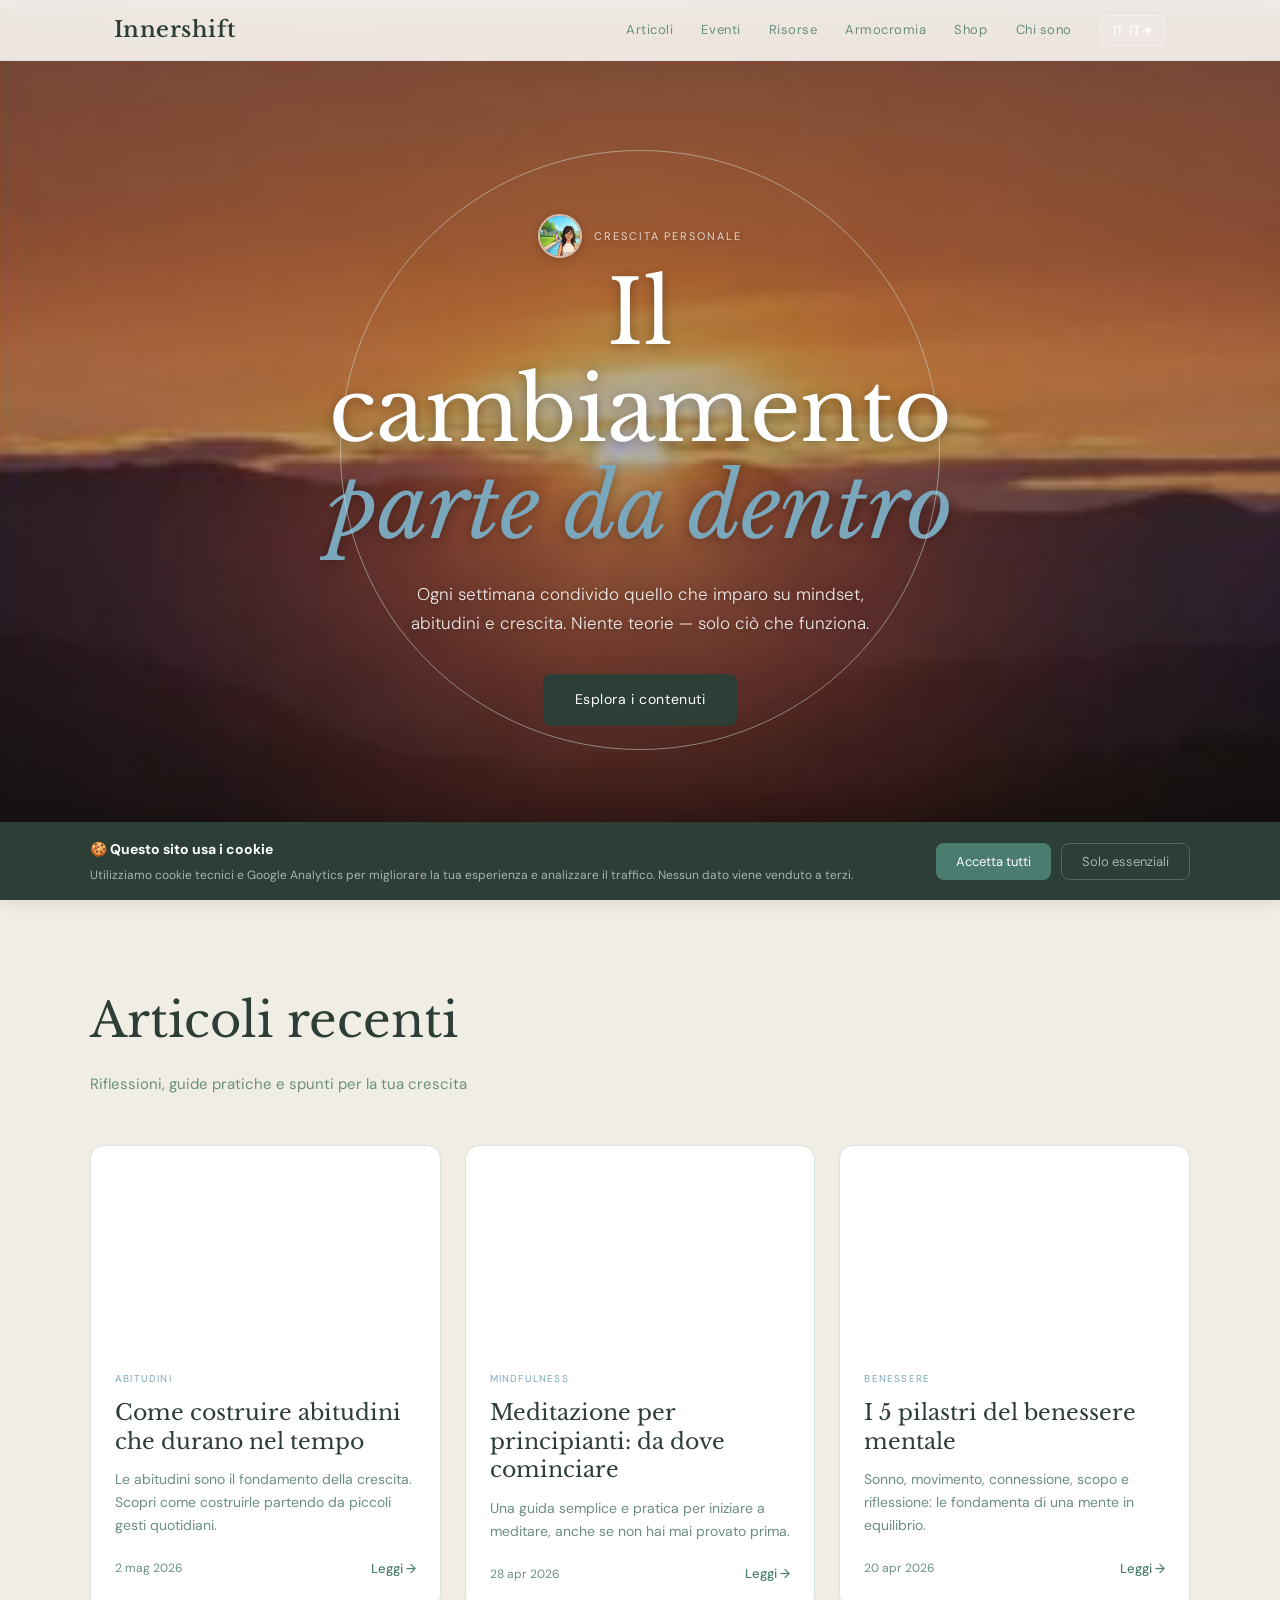
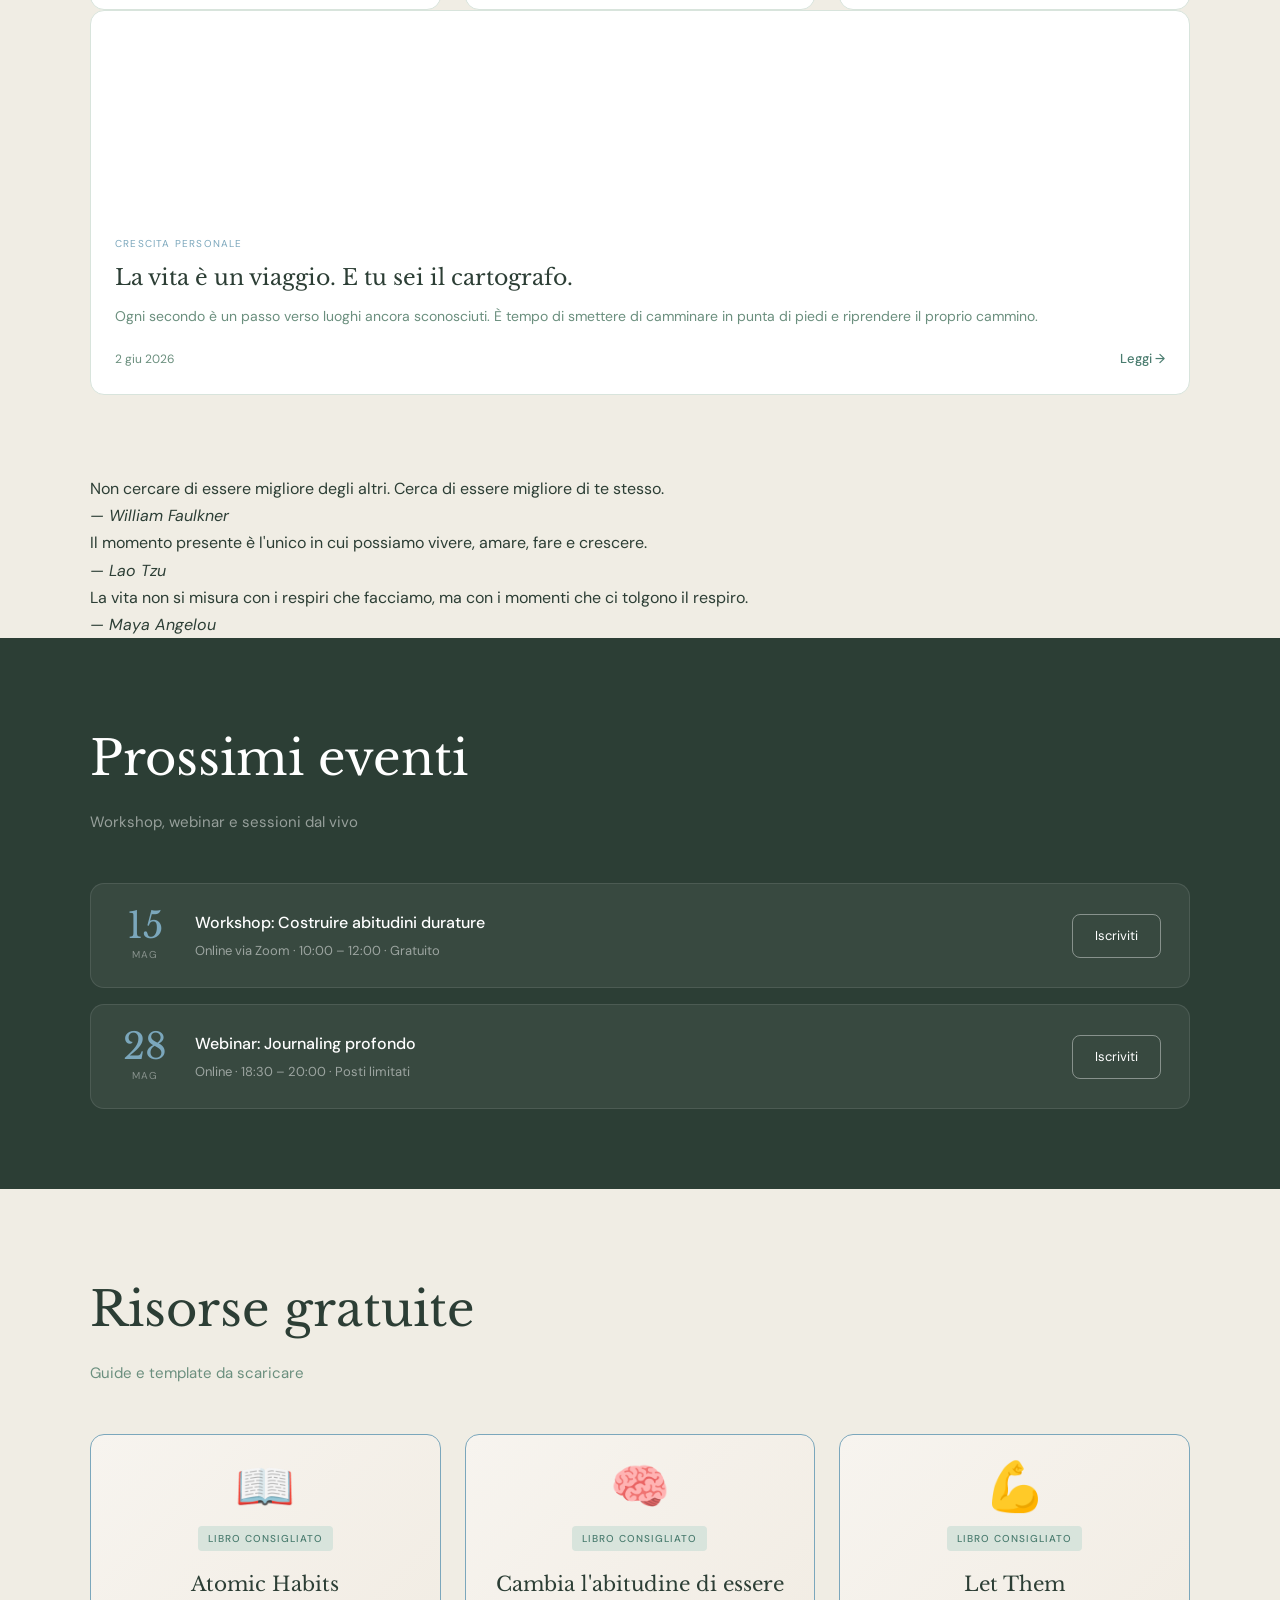
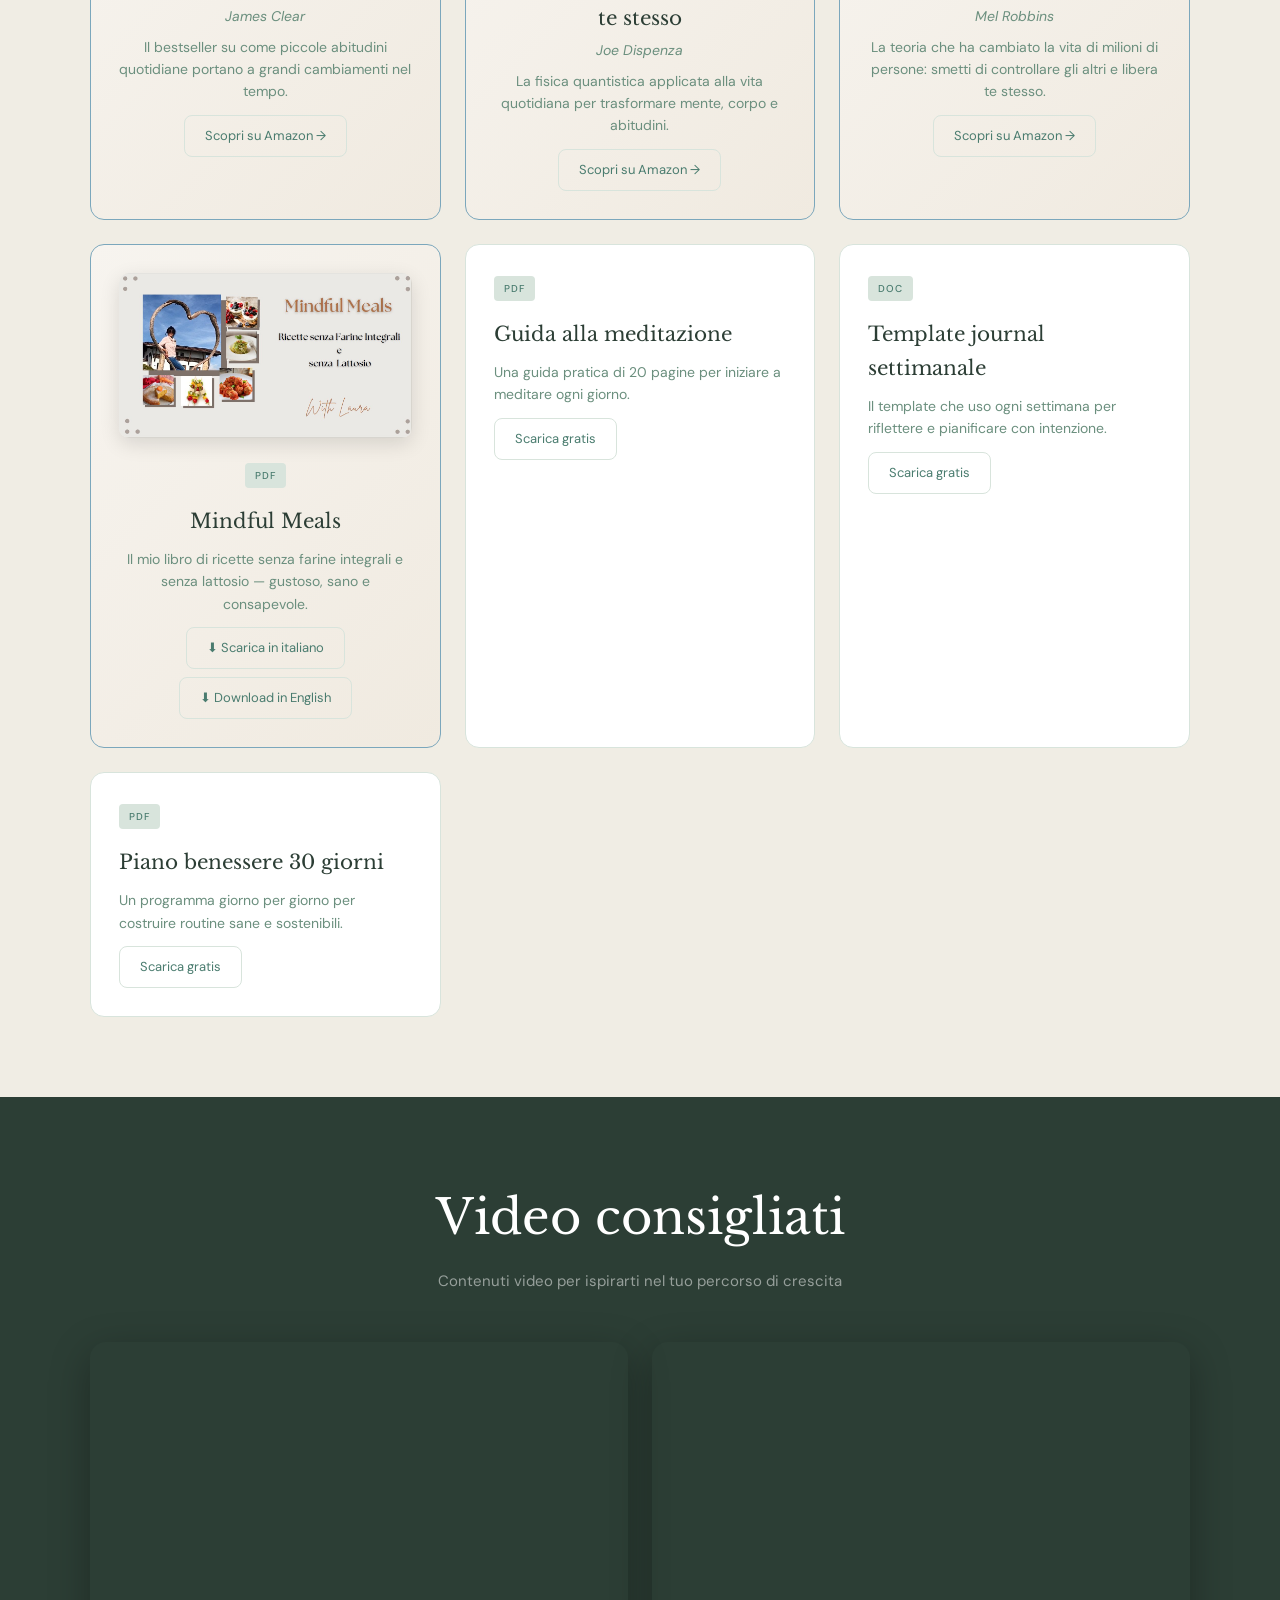
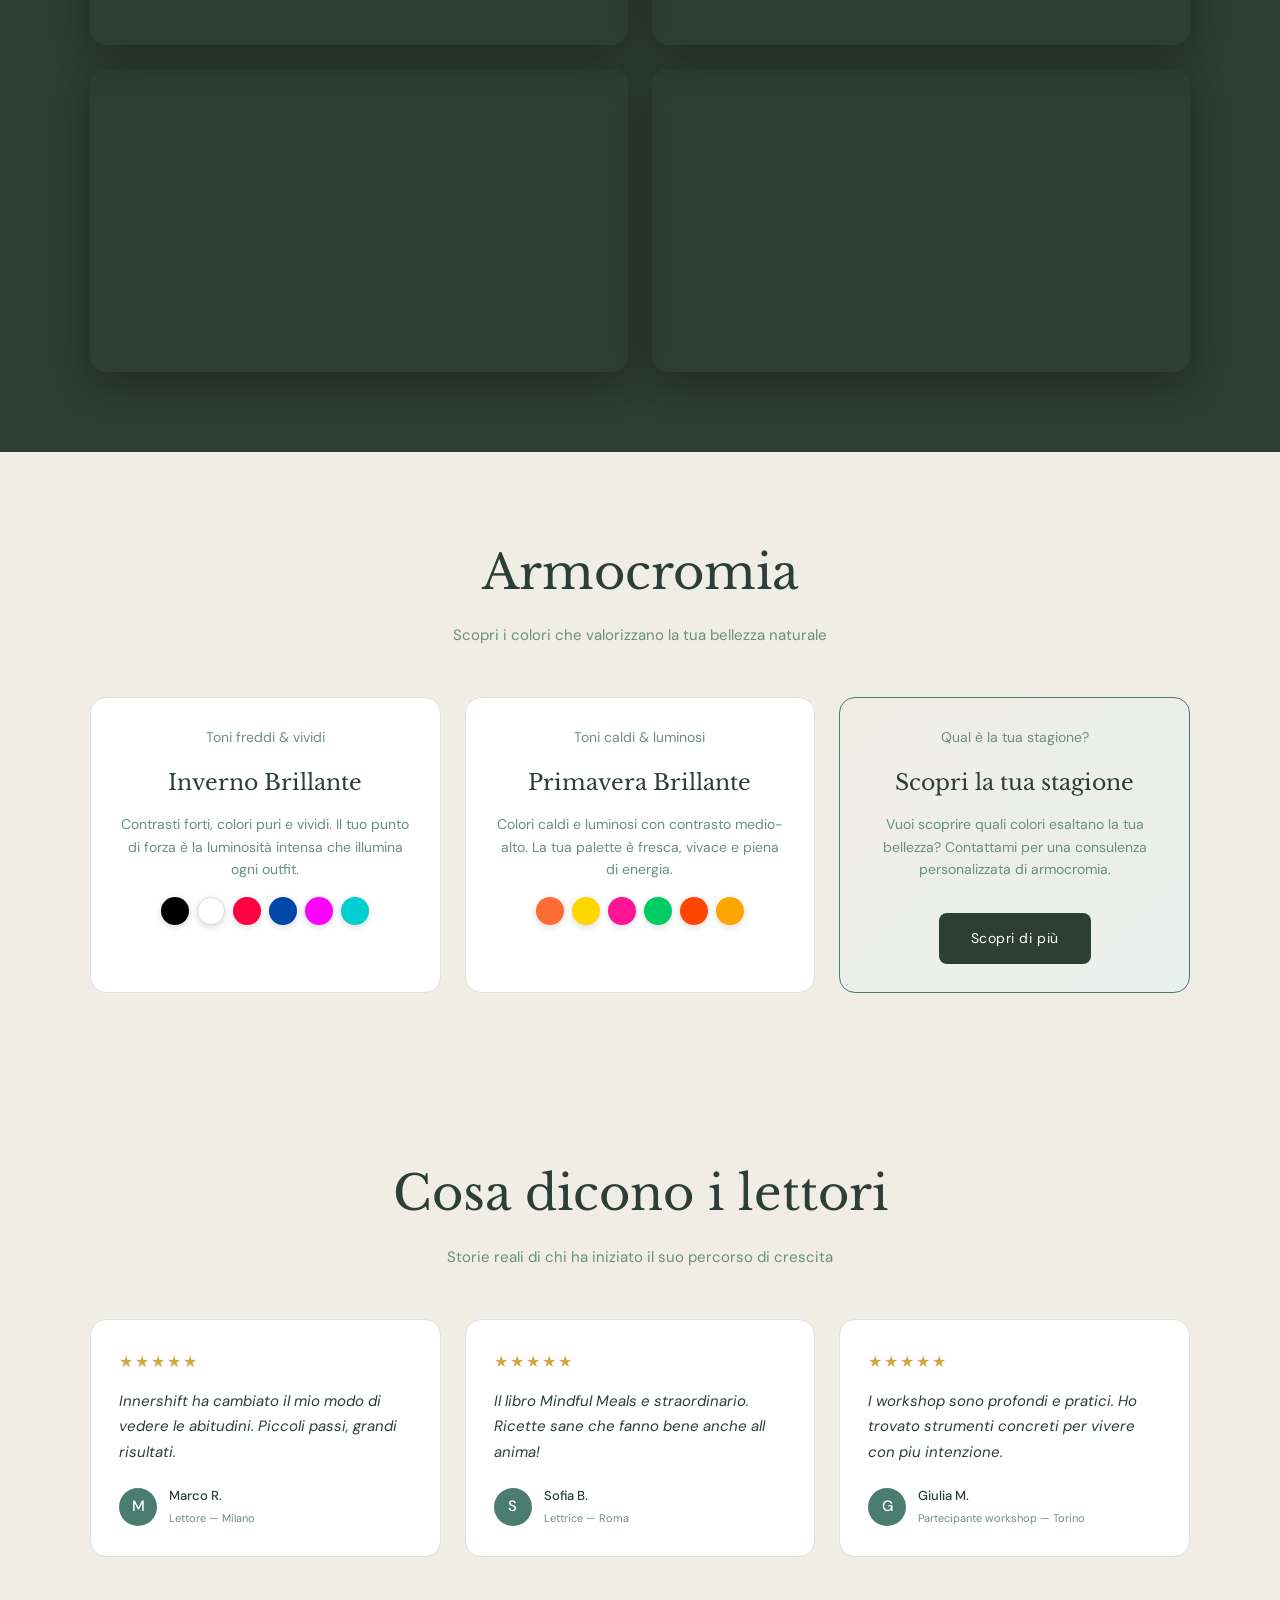
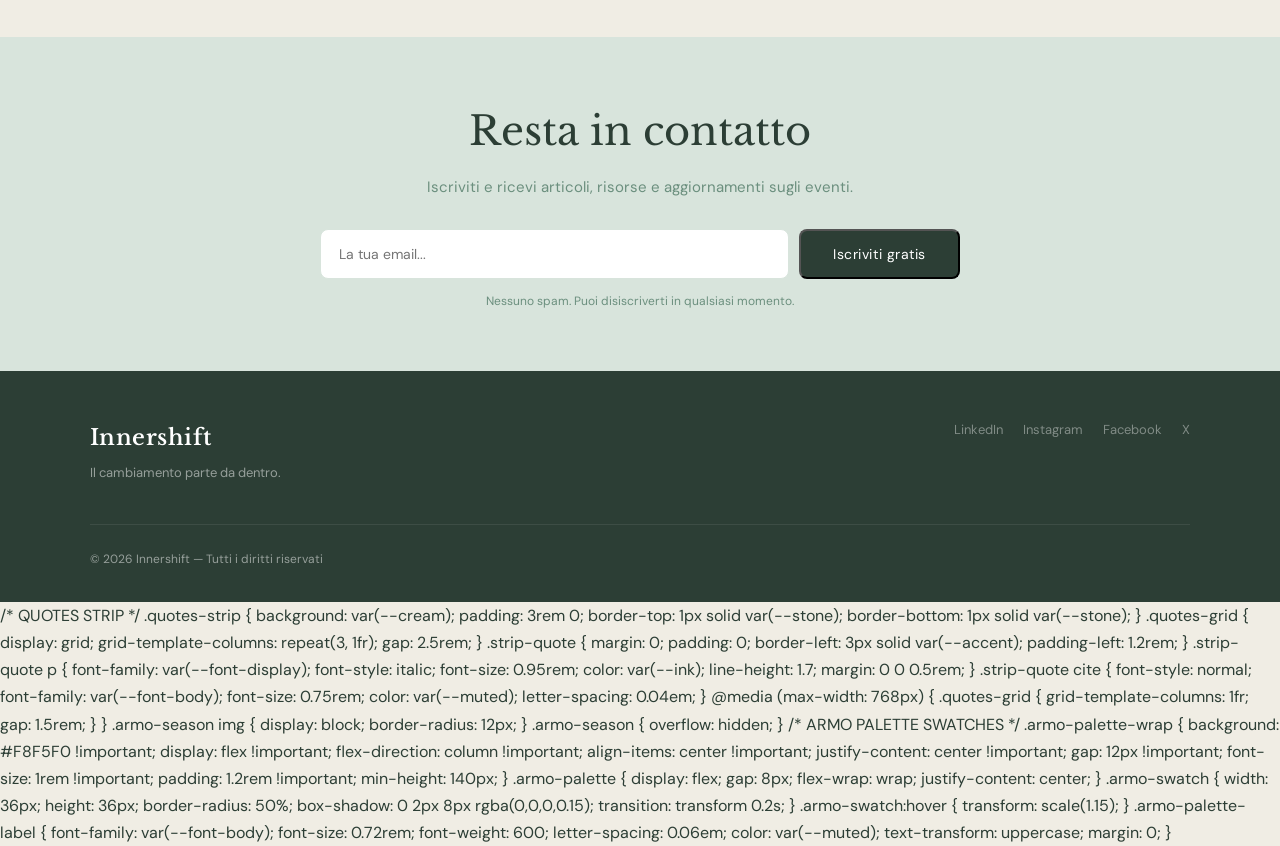
==== commit 5a69ccab: "Move shop to dedicated page (shop.html)" ====
--- a/index.html
+++ b/index.html
@@ -28,7 +28,7 @@
         <a href="#eventi" data-i18n="nav_events">Eventi</a>
         <a href="#risorse" data-i18n="nav_resources">Risorse</a>
         <a href="armocromia.html">Armocromia</a>
-        <a href="#shop">Shop</a>
+        <a href="shop.html">Shop</a>
         <a href="chi-sono.html" data-i18n="nav_about">Chi sono</a>
         <a href="admin/index.html" class="nav-admin" style="display:none">Admin</a>
         <div class="lang-selector" style="position:relative;">
@@ -418,44 +418,7 @@
     </div>
   </section>
 
-    <section class="section section-dark" id="shop">
-    <div class="container">
-      <div class="section-head light" style="text-align:center;">
-        <h2 data-i18n="shop_title">Shop — I miei disegni</h2>
-        <p data-i18n="shop_sub">Tazze, magliette e pochette con illustrazioni originali</p>
-      </div>
-      <div class="shop-grid">
-        <div class="shop-card">
-          <div class="shop-img" style="background-image:url('images/tazza-shop.jpg.jpg')"></div>
-          <div class="shop-body">
-            <h3 data-i18n="shop_mugs_title">Tazze</h3>
-            <p data-i18n="shop_mugs_desc">Inizia la giornata con una tazza unica, illustrata a mano con messaggi di crescita personale.</p>
-            <span class="shop-badge" data-i18n="shop_coming_soon">Prossimamente</span>
-          </div>
-        </div>
-        <div class="shop-card">
-          <div class="shop-img" style="background-image:url('images/tshirt-shop.jpg.JPG')"></div>
-          <div class="shop-body">
-            <h3 data-i18n="shop_tshirts_title">Magliette</h3>
-            <p data-i18n="shop_tshirts_desc">Indossa la tua intenzione quotidiana. Design minimal con frasi ispirazionali e illustrazioni originali.</p>
-            <span class="shop-badge" data-i18n="shop_coming_soon">Prossimamente</span>
-          </div>
-        </div>
-        <div class="shop-card">
-          <div class="shop-img" style="background-image:url('https://images.unsplash.com/photo-1590874103328-eac38a683ce7?w=600&q=80')"></div>
-          <div class="shop-body">
-            <h3 data-i18n="shop_pouches_title">Pochette</h3>
-            <p data-i18n="shop_pouches_desc">Accessori unici con i tuoi disegni preferiti — perfetti per te o come regalo speciale.</p>
-            <span class="shop-badge" data-i18n="shop_coming_soon">Prossimamente</span>
-          </div>
-        </div>
-      </div>
-      <div style="text-align:center;margin-top:40px;">
-        <p style="color:rgba(255,255,255,0.6);font-size:14px;margin-bottom:16px;" data-i18n="shop_notice">Lo shop aprirà presto! Iscriviti alla newsletter per essere la prima a sapere.</p>
-        <a href="#newsletter" class="btn-outline-light" data-i18n="shop_notify">Avvisami all'apertura</a>
-      </div>
-    </div>
-  </section>
+
 
   <!-- NEWSLETTER -->
   <section class="section newsletter-section">
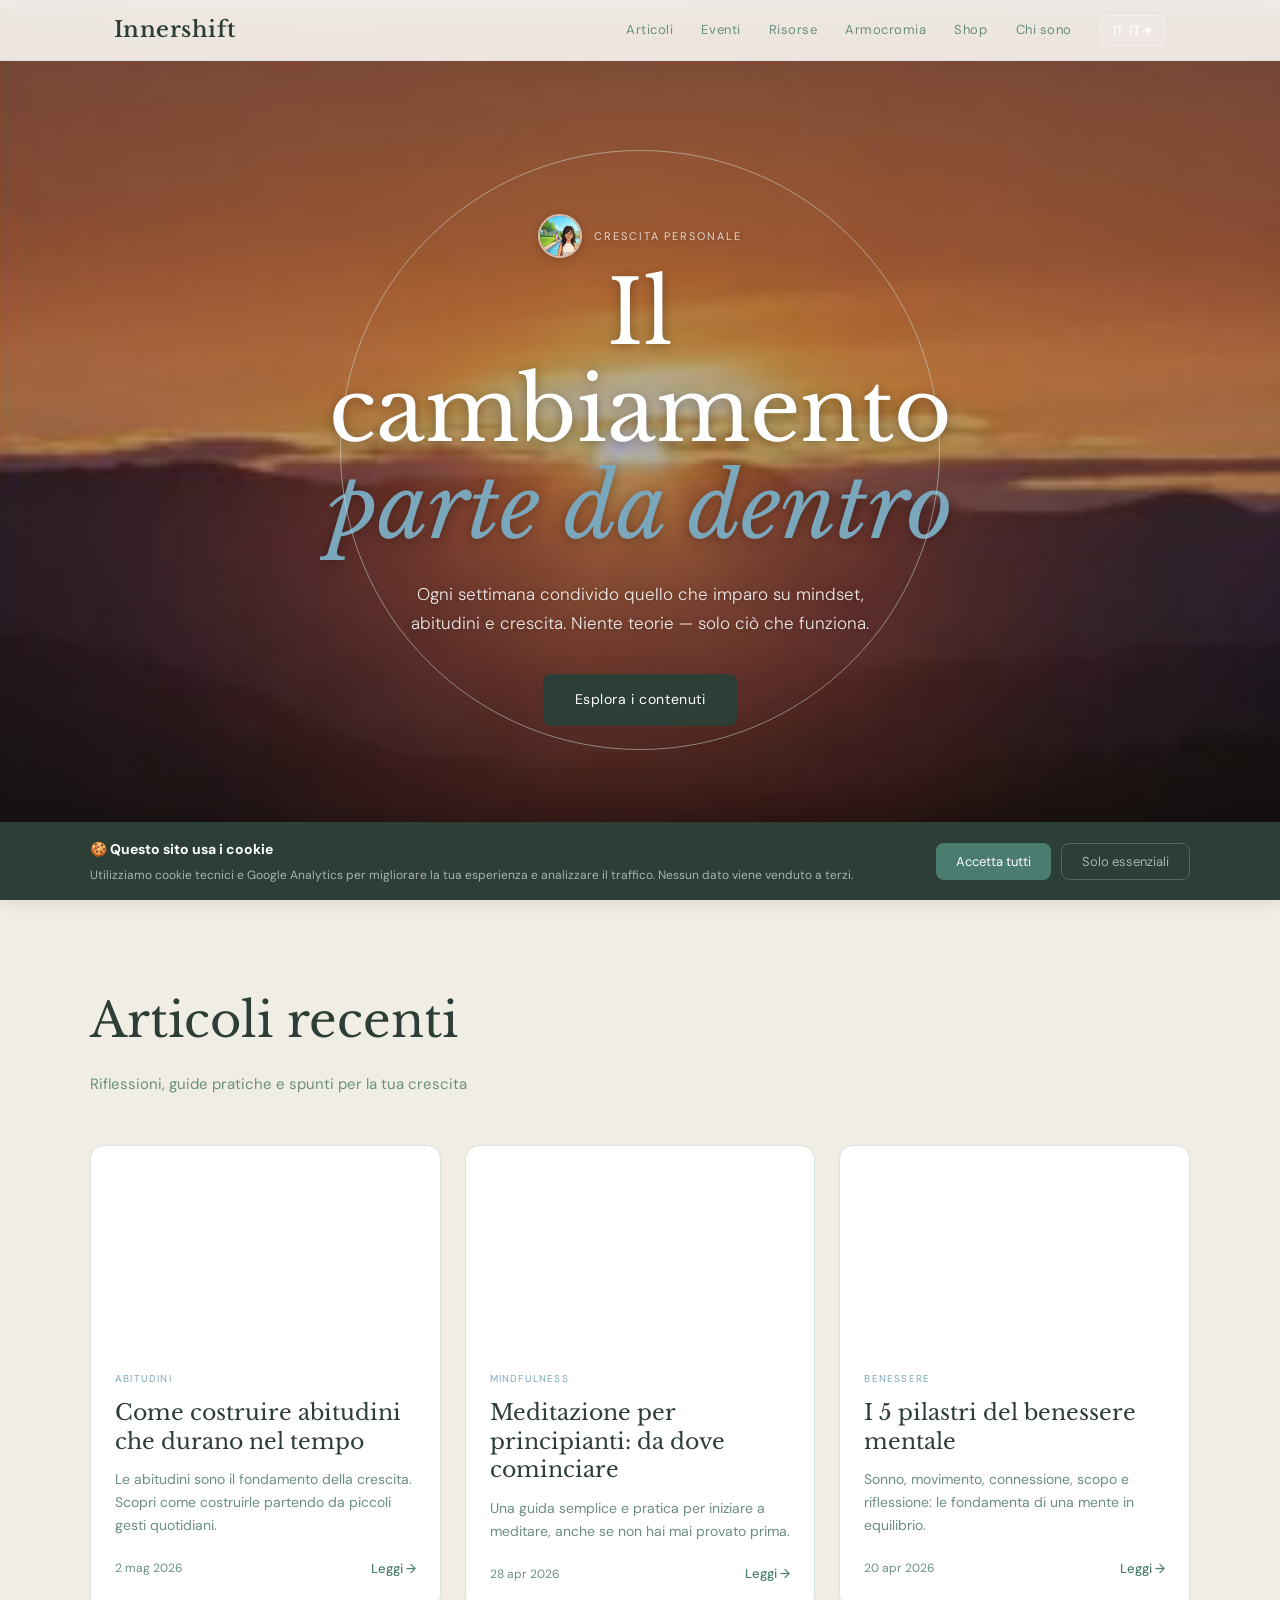
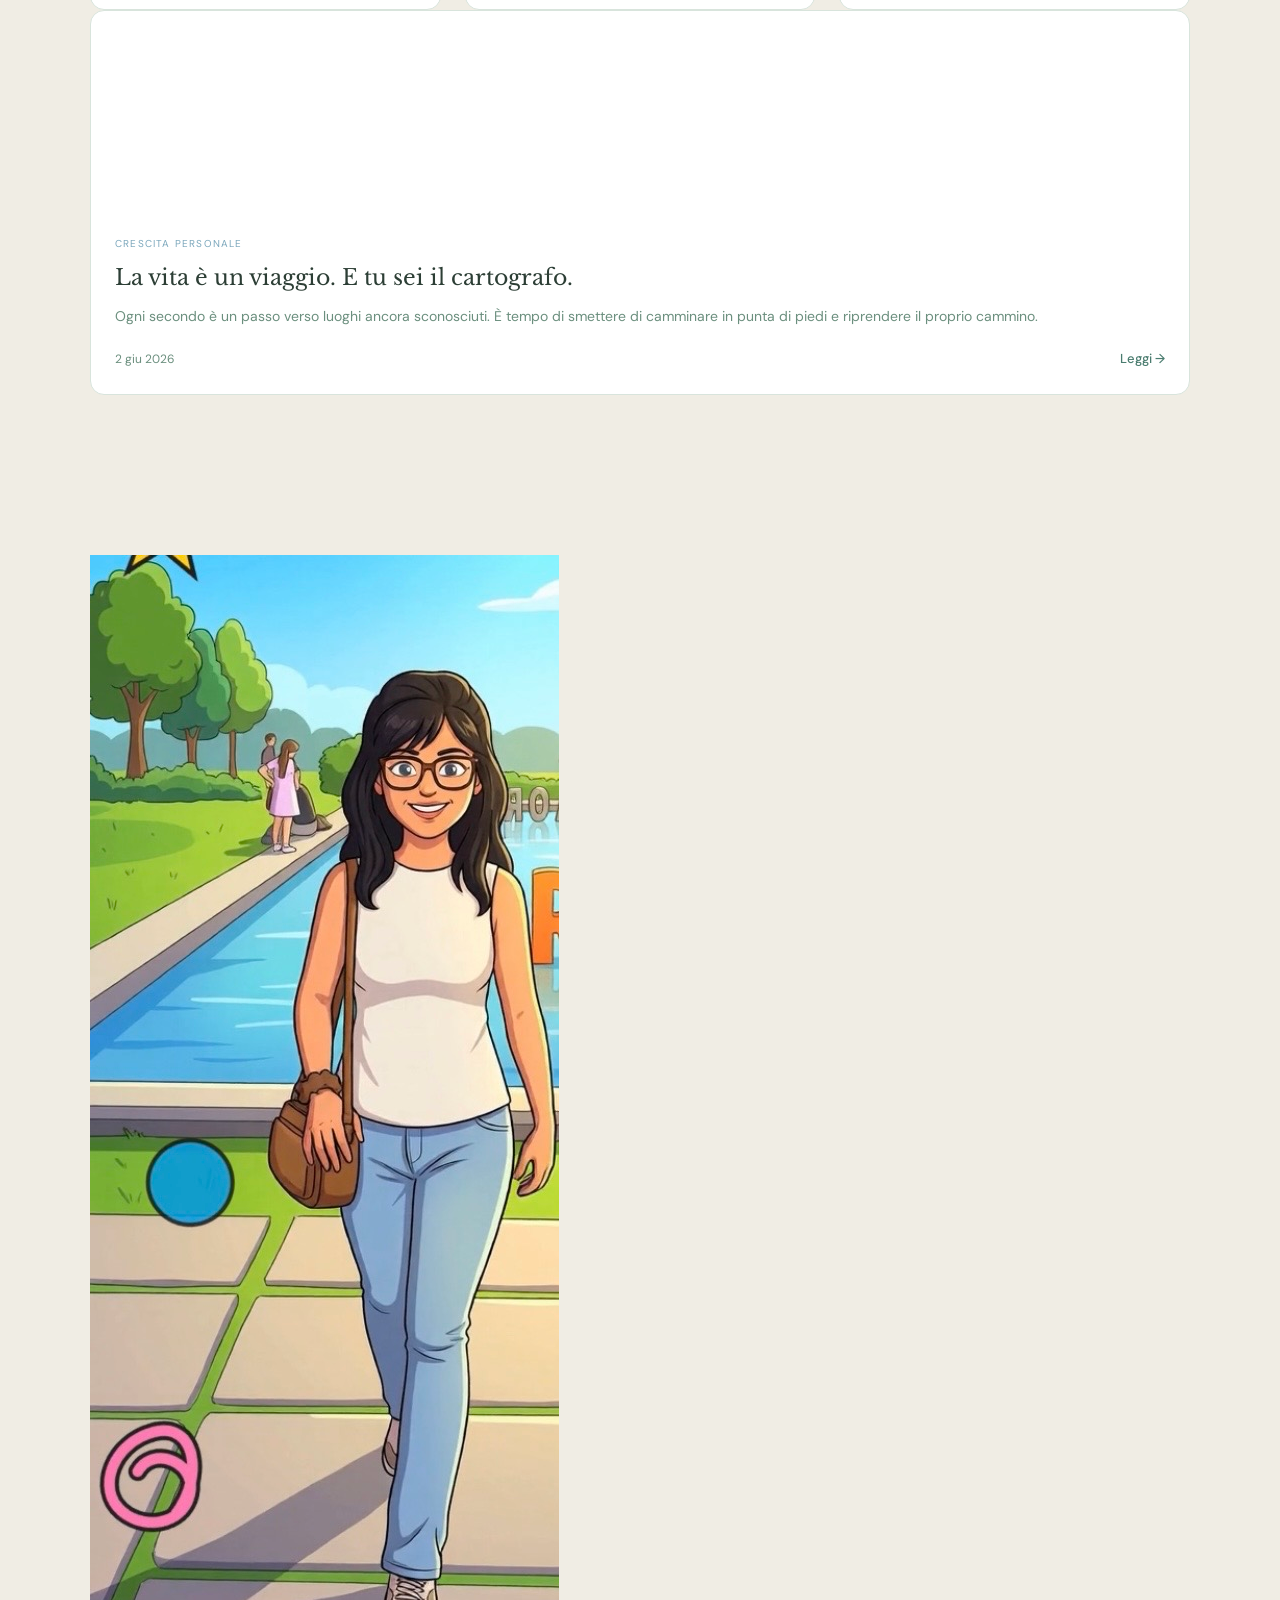
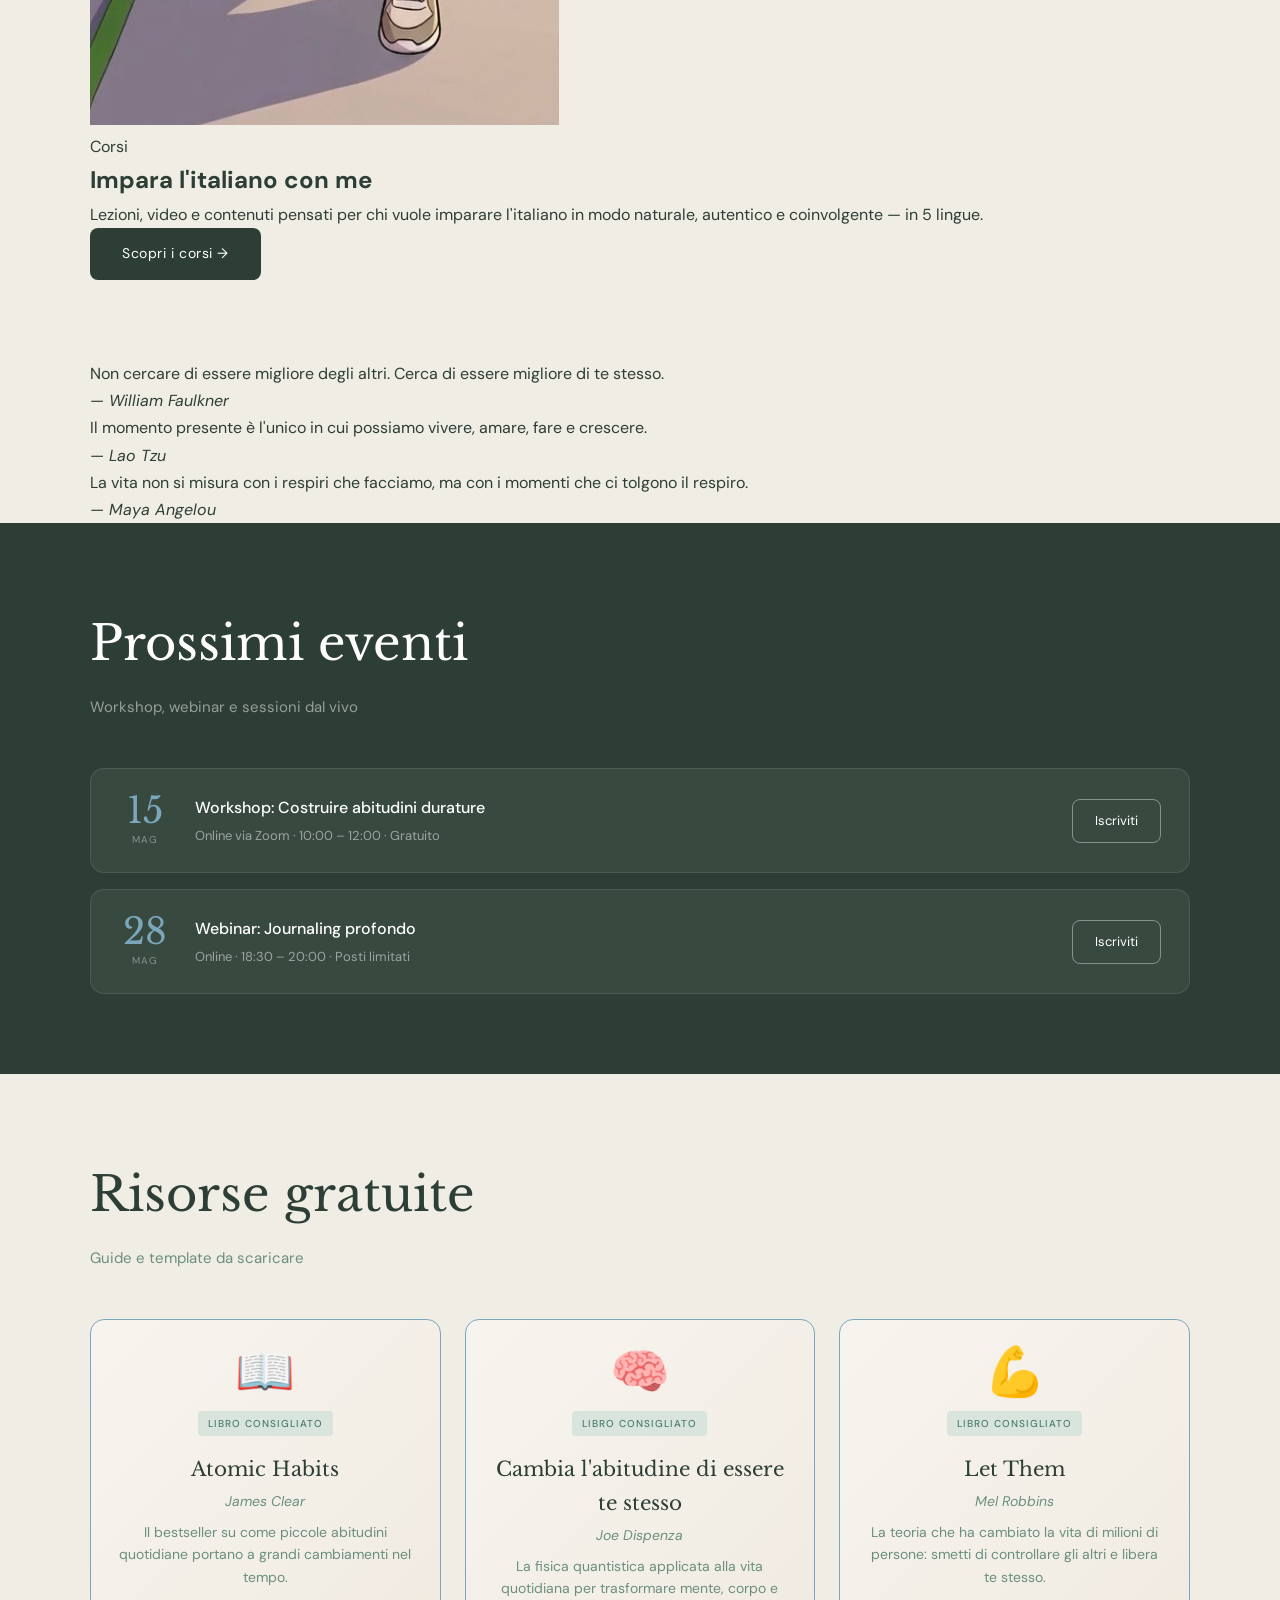
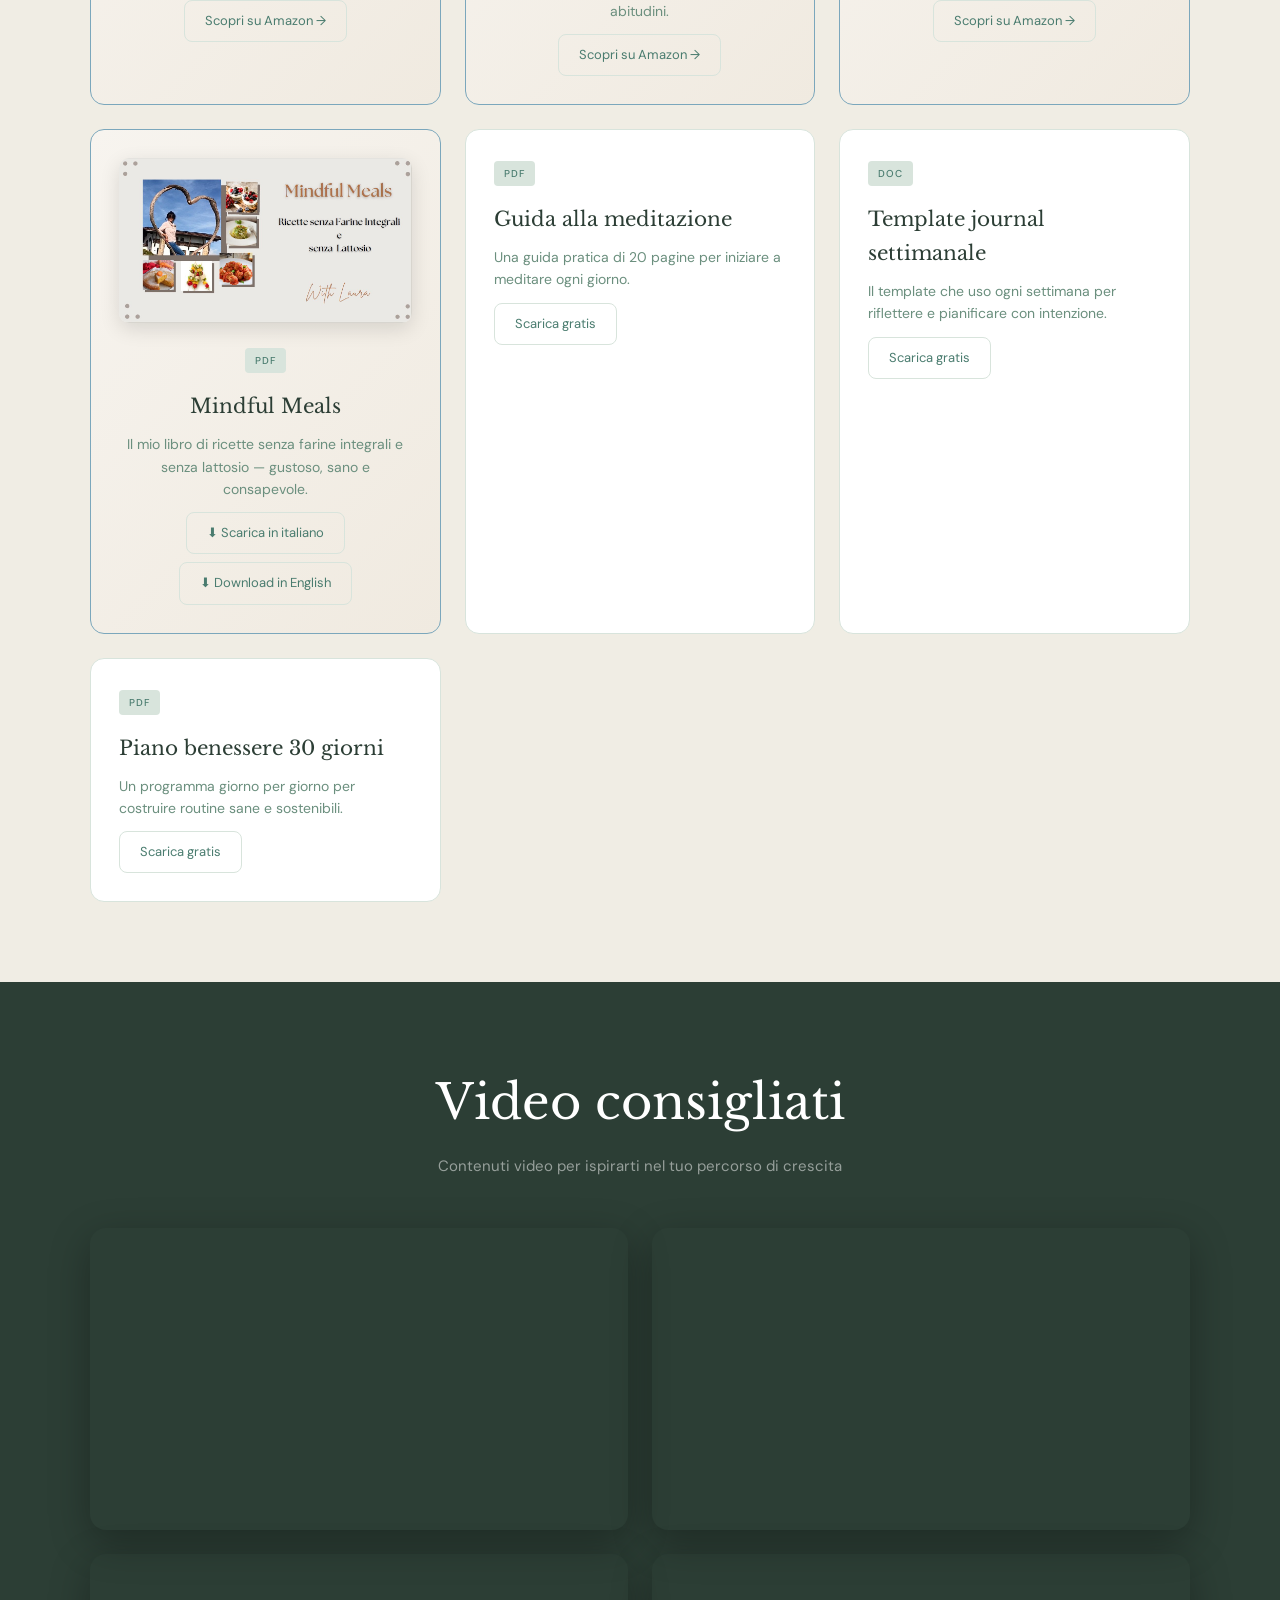
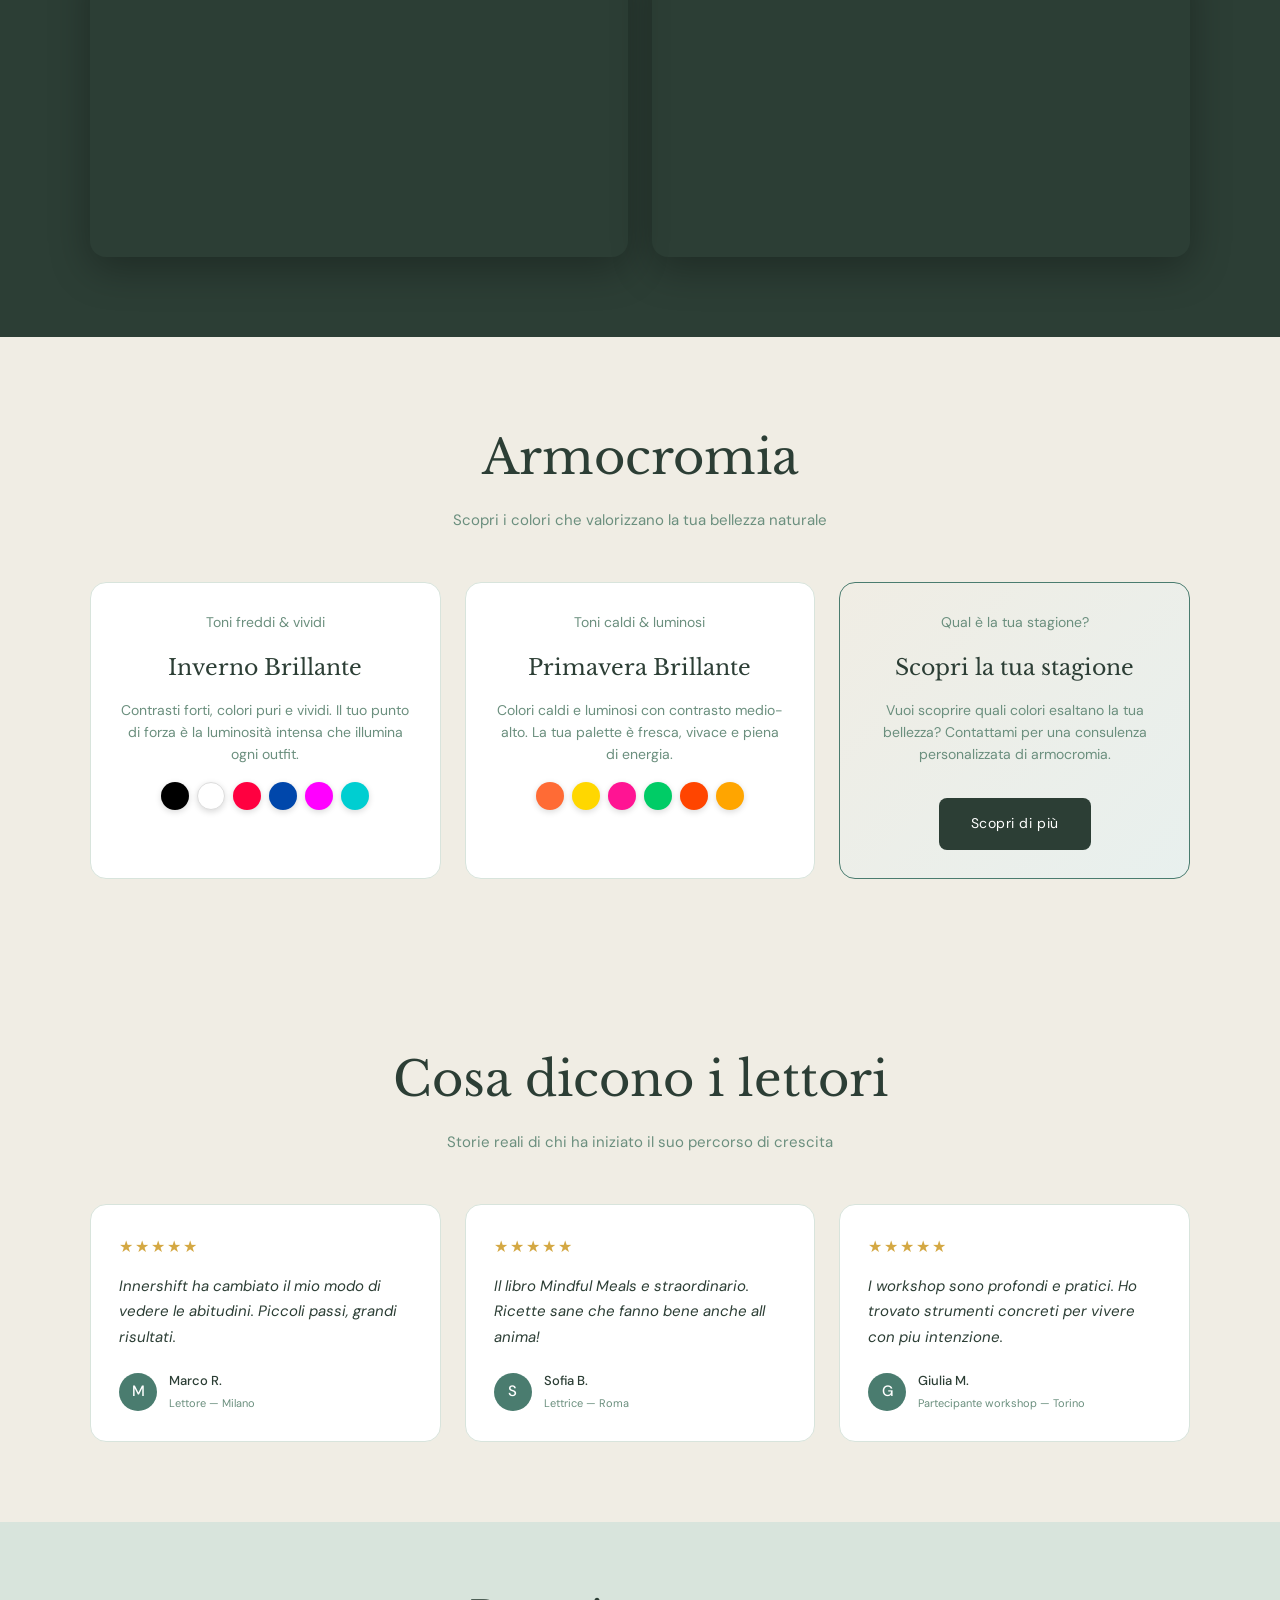
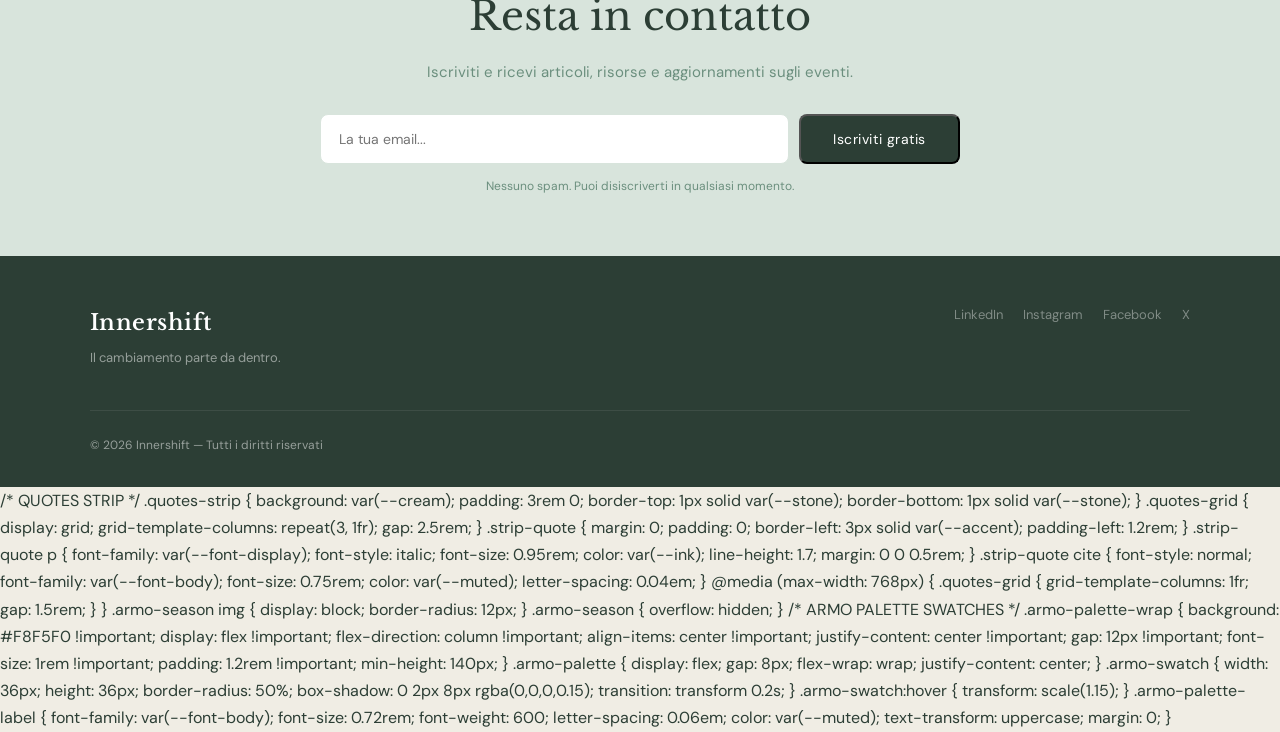
==== commit 70587a5e: "Add courses teaser section to homepage [ 🖼 Avatar Laura ]  [ Corsi ]                      Impara l'i" ====
--- a/index.html
+++ b/index.html
@@ -123,6 +123,22 @@
   </section>
 
 
+  <!-- CORSI -->
+  <section class="section corsi-teaser-section" id="corsi">
+    <div class="container">
+      <div class="corsi-teaser-banner">
+        <div class="corsi-teaser-avatar">
+          <img src="images/IMG_4321.jpg" alt="Laura" />
+        </div>
+        <div class="corsi-teaser-text">
+          <span class="corsi-teaser-label" data-i18n="corsi_label">Corsi</span>
+          <h2 data-i18n="corsi_title">Impara l'italiano con me</h2>
+          <p data-i18n="corsi_desc">Lezioni, video e contenuti pensati per chi vuole imparare l'italiano in modo naturale, autentico e coinvolgente — in 5 lingue.</p>
+          <a href="chi-sono.html#corsi" class="btn-primary" data-i18n="corsi_cta">Scopri i corsi →</a>
+        </div>
+      </div>
+    </div>
+  </section>
 
   <!-- CITAZIONI -->
   <div class="quotes-strip">
@@ -468,11 +484,11 @@
 
 <script>
 const T = {
-  it: { flag:"IT", label:"IT", nav_articles:"Articoli", nav_events:"Eventi", nav_resources:"Risorse", hero_label:"Crescita personale", hero_title:"Il cambiamento", hero_title_em:"parte da dentro", hero_sub:"Ogni settimana condivido quello che imparo su mindset, abitudini e crescita. Niente teorie — solo ciò che funziona.", hero_cta:"Esplora i contenuti", articles_title:"Articoli recenti", articles_sub:"Riflessioni, guide pratiche e spunti per la tua crescita", cat_habits:"Abitudini", cat_mindfulness:"Mindfulness", cat_wellness:"Benessere", cat_growth:"Crescita personale", viaggio_title:"La vita è un viaggio. E tu sei il cartografo.", viaggio_excerpt:"Ogni secondo è un passo verso luoghi ancora sconosciuti. È tempo di smettere di camminare in punta di piedi e riprendere il proprio cammino.", viaggio_date:"2 giu 2026", post1_title:"Come costruire abitudini che durano nel tempo", post1_excerpt:"Le abitudini sono il fondamento della crescita. Scopri come costruirle partendo da piccoli gesti quotidiani.", post2_title:"Meditazione per principianti: da dove cominciare", post2_excerpt:"Una guida semplice e pratica per iniziare a meditare, anche se non hai mai provato prima.", post3_title:"I 5 pilastri del benessere mentale", post3_excerpt:"Sonno, movimento, connessione, scopo e riflessione: le fondamenta di una mente in equilibrio.", read_more:"Leggi →", events_title:"Prossimi eventi", events_sub:"Workshop, webinar e sessioni dal vivo", event1_title:"Workshop: Costruire abitudini durature", event1_detail:"Online via Zoom · 10:00 – 12:00 · Gratuito", event2_title:"Webinar: Journaling profondo", event2_detail:"Online · 18:30 – 20:00 · Posti limitati", register:"Iscriviti", resources_title:"Risorse gratuite", resources_sub:"Guide e template da scaricare", label_book:"LIBRO CONSIGLIATO", book_desc:"Il bestseller su come piccole abitudini quotidiane portano a grandi cambiamenti nel tempo.", discover_book:"Scopri su Amazon →", res1_title:"Guida alla meditazione", res1_desc:"Una guida pratica di 20 pagine per iniziare a meditare ogni giorno.", res2_title:"Template journal settimanale", res2_desc:"Il template che uso ogni settimana per riflettere e pianificare con intenzione.", res3_title:"Piano benessere 30 giorni", res3_desc:"Un programma giorno per giorno per costruire routine sane e sostenibili.", download_free:"Scarica gratis", mindful_desc:"Il mio libro di ricette senza farine integrali e senza lattosio — gustoso, sano e consapevole.", video_title:"Video consigliati", video_sub:"Contenuti video per ispirarti nel tuo percorso di crescita", reviews_title:"Cosa dicono i lettori", reviews_sub:"Storie reali di chi ha iniziato il suo percorso di crescita", review1_text:"Innershift ha cambiato il mio modo di vedere le abitudini. Piccoli passi, grandi risultati.", review1_role:"Lettore — Milano", review2_text:"Il libro Mindful Meals e straordinario. Ricette sane che fanno bene anche all anima!", review2_role:"Lettrice — Roma", review3_text:"I workshop sono profondi e pratici. Ho trovato strumenti concreti per vivere con piu intenzione.", review3_role:"Partecipante workshop — Torino", newsletter_title:"Resta in contatto", newsletter_sub:"Iscriviti e ricevi articoli, risorse e aggiornamenti sugli eventi.", newsletter_placeholder:"La tua email...", newsletter_btn:"Iscriviti gratis", newsletter_note:"Nessuno spam. Puoi disiscriverti in qualsiasi momento.", newsletter_thanks:"Grazie! Ti contatteremo presto.", footer_tagline:"Il cambiamento parte da dentro.", dispenza_desc:"La fisica quantistica applicata alla vita quotidiana per trasformare mente, corpo e abitudini.", letthem_desc:"La teoria che ha cambiato la vita di milioni di persone: smetti di controllare gli altri e libera te stesso.", quote1:"Non cercare di essere migliore degli altri. Cerca di essere migliore di te stesso.", quote2:"Il momento presente è l'unico in cui possiamo vivere, amare, fare e crescere.", quote3:"La vita non si misura con i respiri che facciamo, ma con i momenti che ci tolgono il respiro.", footer_copy:"© 2026 Innershift — Tutti i diritti riservati", nav_about:"Chi sono", armo_title:"Armocromia", armo_sub:"Scopri i colori che valorizzano la tua bellezza naturale", armo_winter_title:"Inverno Brillante", armo_winter_desc:"Contrasti forti, colori puri e vividi. Il tuo punto di forza è la luminosità intensa che illumina ogni outfit.", armo_spring_title:"Primavera Brillante", armo_spring_desc:"Colori caldi e luminosi con contrasto medio-alto. La tua palette è fresca, vivace e piena di energia.", armo_cta_title:"Scopri la tua stagione", armo_cta_desc:"Vuoi scoprire quali colori esaltano la tua bellezza? Contattami per una consulenza personalizzata di armocromia.", armo_cta_btn:"Scopri di più", shop_title:"Shop — I miei disegni", shop_sub:"Tazze, magliette e pochette con illustrazioni originali", shop_mugs_title:"Tazze", shop_mugs_desc:"Inizia la giornata con una tazza unica, illustrata a mano con messaggi di crescita personale.", shop_tshirts_title:"Magliette", shop_tshirts_desc:"Indossa la tua intenzione quotidiana. Design minimal con frasi ispirazionali e illustrazioni originali.", shop_pouches_title:"Pochette", shop_pouches_desc:"Accessori unici con i tuoi disegni preferiti — perfetti per te o come regalo speciale.", shop_coming_soon:"Prossimamente", shop_notice:"Lo shop aprirà presto! Iscriviti alla newsletter per essere la prima a sapere.", shop_notify:"Avvisami all'apertura" },
-  en: { flag:"EN", label:"EN", nav_articles:"Articles", nav_events:"Events", nav_resources:"Resources", hero_label:"Personal growth", hero_title:"Change", hero_title_em:"starts from within", hero_sub:"Every week I share what I learn about mindset, habits and growth. No theory — only what actually works.", hero_cta:"Explore content", articles_title:"Recent articles", articles_sub:"Reflections, practical guides and insights for your growth", cat_habits:"Habits", cat_mindfulness:"Mindfulness", cat_wellness:"Wellness", cat_growth:"Personal growth", viaggio_title:"Life is a journey. And you are the cartographer.", viaggio_excerpt:"Every second is a step toward places still unknown. It's time to stop tiptoeing and reclaim your own path.", viaggio_date:"Jun 2, 2026", post1_title:"How to build habits that last", post1_excerpt:"Habits are the foundation of growth. Discover how to build them starting from small daily actions.", post2_title:"Meditation for beginners: where to start", post2_excerpt:"A simple and practical guide to start meditating, even if you have never tried before.", post3_title:"The 5 pillars of mental wellbeing", post3_excerpt:"Sleep, movement, connection, purpose and reflection: the foundation of a balanced mind.", read_more:"Read →", events_title:"Upcoming events", events_sub:"Workshops, webinars and live sessions", event1_title:"Workshop: Building lasting habits", event1_detail:"Online via Zoom · 10:00 – 12:00 · Free", event2_title:"Webinar: Deep journaling", event2_detail:"Online · 18:30 – 20:00 · Limited seats", register:"Register", resources_title:"Free resources", resources_sub:"Guides and templates to download", label_book:"RECOMMENDED BOOK", book_desc:"The bestseller on how small daily habits lead to big changes over time.", discover_book:"Discover on Amazon →", res1_title:"Meditation guide", res1_desc:"A practical 20-page guide to start meditating every day.", res2_title:"Weekly journal template", res2_desc:"The template I use every week to reflect and plan with intention.", res3_title:"30-day wellness plan", res3_desc:"A day-by-day program to build healthy and sustainable routines.", download_free:"Download free", mindful_desc:"My recipe book with no whole grain flours and no lactose — tasty, healthy and mindful.", video_title:"Recommended videos", video_sub:"Video content to inspire you on your growth journey", reviews_title:"What readers say", reviews_sub:"Real stories from people who started their growth journey", review1_text:"Innershift changed the way I see habits. Small steps, big results.", review1_role:"Reader — Milan", review2_text:"Mindful Meals is extraordinary. Healthy recipes that nourish the soul too!", review2_role:"Reader — Rome", review3_text:"The workshops are deep and practical. I found real tools to live with more intention.", review3_role:"Workshop participant — Turin", newsletter_title:"Stay in touch", newsletter_sub:"Subscribe and receive articles, resources and event updates.", newsletter_placeholder:"Your email...", newsletter_btn:"Subscribe free", newsletter_note:"No spam. Unsubscribe anytime.", newsletter_thanks:"Thank you! We will be in touch soon.", footer_tagline:"Change starts from within.", dispenza_desc:"Quantum physics applied to everyday life to transform mind, body and habits.", letthem_desc:"The theory that has changed millions of lives: stop controlling others and free yourself.", quote1:"Do not try to be better than others. Try to be better than yourself.", quote2:"The present moment is the only one in which we can live, love, act and grow.", quote3:"Life is not measured by the breaths we take, but by the moments that take our breath away.", footer_copy:"© 2026 Innershift — All rights reserved", nav_about:"About me", armo_title:"Color Analysis", armo_sub:"Discover the colors that enhance your natural beauty", armo_winter_title:"Brilliant Winter", armo_winter_desc:"Strong contrasts, pure and vivid colors. Your strength is the intense luminosity that lights up every outfit.", armo_spring_title:"Brilliant Spring", armo_spring_desc:"Warm and bright colors with medium-high contrast. Your palette is fresh, lively and full of energy.", armo_cta_title:"Discover your season", armo_cta_desc:"Want to find out which colors enhance your beauty? Contact me for a personalized color analysis consultation.", armo_cta_btn:"Find out more", shop_title:"Shop — My Designs", shop_sub:"Mugs, t-shirts and pouches with original illustrations", shop_mugs_title:"Mugs", shop_mugs_desc:"Start your day with a unique mug, hand-illustrated with personal growth messages.", shop_tshirts_title:"T-Shirts", shop_tshirts_desc:"Wear your daily intention. Minimal design with inspirational phrases and original illustrations.", shop_pouches_title:"Pouches", shop_pouches_desc:"Unique accessories featuring your favorite designs — perfect for yourself or as a special gift.", shop_coming_soon:"Coming soon", shop_notice:"The shop is opening soon! Subscribe to the newsletter to be the first to know.", shop_notify:"Notify me" },
-  fr: { flag:"FR", label:"FR", nav_articles:"Articles", nav_events:"Événements", nav_resources:"Ressources", hero_label:"Croissance personnelle", hero_title:"Le changement", hero_title_em:"vient de l'intérieur", hero_sub:"Chaque semaine je partage ce que j'apprends sur le mindset, les habitudes et la croissance. Pas de théorie — seulement ce qui fonctionne.", hero_cta:"Explorer le contenu", articles_title:"Articles récents", articles_sub:"Réflexions, guides pratiques et idées pour votre croissance", cat_habits:"Habitudes", cat_mindfulness:"Pleine conscience", cat_wellness:"Bien-être", cat_growth:"Développement personnel", viaggio_title:"La vie est un voyage. Et tu en es le cartographe.", viaggio_excerpt:"Chaque seconde est un pas vers des lieux encore inconnus. Il est temps de cesser de marcher sur la pointe des pieds et de reprendre son chemin.", viaggio_date:"2 juin 2026", post1_title:"Comment construire des habitudes durables", post1_excerpt:"Les habitudes sont le fondement de la croissance. Découvrez comment les construire.", post2_title:"Méditation pour débutants: par où commencer", post2_excerpt:"Un guide simple et pratique pour commencer à méditer.", post3_title:"Les 5 piliers du bien-être mental", post3_excerpt:"Sommeil, mouvement, connexion, but et réflexion: les fondements d'un esprit équilibré.", read_more:"Lire →", events_title:"Prochains événements", events_sub:"Ateliers, webinaires et sessions en direct", event1_title:"Atelier: Construire des habitudes durables", event1_detail:"En ligne via Zoom · 10:00 – 12:00 · Gratuit", event2_title:"Webinaire: Journaling profond", event2_detail:"En ligne · 18:30 – 20:00 · Places limitées", register:"S'inscrire", resources_title:"Ressources gratuites", resources_sub:"Guides et modèles à télécharger", label_book:"LIVRE CONSEILLÉ", book_desc:"Le bestseller sur comment de petites habitudes quotidiennes mènent à de grands changements.", discover_book:"Découvrir sur Amazon →", res1_title:"Guide de méditation", res1_desc:"Un guide pratique de 20 pages pour commencer à méditer chaque jour.", res2_title:"Modèle de journal hebdomadaire", res2_desc:"Le modèle que j'utilise chaque semaine pour réfléchir et planifier.", res3_title:"Plan bien-être 30 jours", res3_desc:"Un programme jour par jour pour construire des routines saines et durables.", download_free:"Télécharger gratuitement", mindful_desc:"Mon livre de recettes sans farines complètes et sans lactose — savoureux, sain et conscient.", video_title:"Vidéos recommandées", video_sub:"Contenu vidéo pour vous inspirer dans votre parcours de croissance", reviews_title:"Ce que disent les lecteurs", reviews_sub:"Histoires réelles de ceux qui ont commencé leur parcours", review1_text:"Innershift a changé ma façon de voir les habitudes. Petits pas, grands résultats.", review1_role:"Lecteur — Milan", review2_text:"Mindful Meals est extraordinaire. Des recettes saines qui nourrissent aussi l'âme!", review2_role:"Lectrice — Rome", review3_text:"Les ateliers sont profonds et pratiques. J'ai trouvé des outils concrets pour vivre avec plus d'intention.", review3_role:"Participante atelier — Turin", newsletter_title:"Restons en contact", newsletter_sub:"Inscrivez-vous et recevez articles, ressources et mises à jour.", newsletter_placeholder:"Votre email...", newsletter_btn:"S'inscrire gratuitement", newsletter_note:"Pas de spam. Désinscription à tout moment.", newsletter_thanks:"Merci! Nous vous contacterons bientôt.", footer_tagline:"Le changement vient de l'intérieur.", dispenza_desc:"La physique quantique appliquée à la vie quotidienne pour transformer esprit, corps et habitudes.", letthem_desc:"La théorie qui a changé la vie de millions de personnes: arrêtez de contrôler les autres et libérez-vous.", quote1:"Ne cherchez pas à être meilleur que les autres. Cherchez à être meilleur que vous-même.", quote2:"Le moment présent est le seul où nous pouvons vivre, aimer, agir et grandir.", quote3:"La vie ne se mesure pas aux respirations que nous prenons, mais aux moments qui nous coupent le souffle.", footer_copy:"© 2026 Innershift — Tous droits réservés", nav_about:"Qui suis-je", armo_title:"Colorimétrie", armo_sub:"Découvrez les couleurs qui mettent en valeur votre beauté naturelle", armo_winter_title:"Hiver Brillant", armo_winter_desc:"Contrastes forts, couleurs pures et vives. Votre atout est la luminosité intense qui illumine chaque tenue.", armo_spring_title:"Printemps Brillant", armo_spring_desc:"Couleurs chaudes et lumineuses avec un contraste moyen-élevé. Votre palette est fraîche, vivante et pleine d'énergie.", armo_cta_title:"Découvrez votre saison", armo_cta_desc:"Vous voulez savoir quelles couleurs subliment votre beauté ? Contactez-moi pour une consultation personnalisée.", armo_cta_btn:"En savoir plus", shop_title:"Shop — Mes créations", shop_sub:"Tasses, t-shirts et pochettes avec des illustrations originales", shop_mugs_title:"Tasses", shop_mugs_desc:"Commencez la journée avec une tasse unique, illustrée à la main avec des messages de croissance personnelle.", shop_tshirts_title:"T-Shirts", shop_tshirts_desc:"Portez votre intention quotidienne. Design minimaliste avec des phrases inspirantes et des illustrations originales.", shop_pouches_title:"Pochettes", shop_pouches_desc:"Accessoires uniques avec vos illustrations préférées — parfaits pour vous ou en cadeau spécial.", shop_coming_soon:"Bientôt disponible", shop_notice:"La boutique ouvrira bientôt ! Inscrivez-vous à la newsletter pour être la première informée.", shop_notify:"Me prévenir" },
-  es: { flag:"ES", label:"ES", nav_articles:"Artículos", nav_events:"Eventos", nav_resources:"Recursos", hero_label:"Crecimiento personal", hero_title:"El cambio", hero_title_em:"viene desde dentro", hero_sub:"Cada semana comparto lo que aprendo sobre mindset, hábitos y crecimiento. Sin teorías — solo lo que funciona.", hero_cta:"Explorar contenido", articles_title:"Artículos recientes", articles_sub:"Reflexiones, guías prácticas e ideas para tu crecimiento", cat_habits:"Hábitos", cat_mindfulness:"Mindfulness", cat_wellness:"Bienestar", cat_growth:"Crecimiento personal", viaggio_title:"La vida es un viaje. Y tú eres el cartógrafo.", viaggio_excerpt:"Cada segundo es un paso hacia lugares aún desconocidos. Es hora de dejar de caminar de puntillas y retomar el propio camino.", viaggio_date:"2 jun 2026", post1_title:"Cómo construir hábitos que duran en el tiempo", post1_excerpt:"Los hábitos son la base del crecimiento. Descubre cómo construirlos a partir de pequeños gestos cotidianos.", post2_title:"Meditación para principiantes: por dónde empezar", post2_excerpt:"Una guía simple y práctica para empezar a meditar, aunque nunca lo hayas intentado.", post3_title:"Los 5 pilares del bienestar mental", post3_excerpt:"Sueño, movimiento, conexión, propósito y reflexión: los cimientos de una mente equilibrada.", read_more:"Leer →", events_title:"Próximos eventos", events_sub:"Talleres, webinars y sesiones en vivo", event1_title:"Taller: Construir hábitos duraderos", event1_detail:"En línea via Zoom · 10:00 – 12:00 · Gratuito", event2_title:"Webinar: Journaling profundo", event2_detail:"En línea · 18:30 – 20:00 · Plazas limitadas", register:"Inscribirse", resources_title:"Recursos gratuitos", resources_sub:"Guías y plantillas para descargar", label_book:"LIBRO RECOMENDADO", book_desc:"El bestseller sobre cómo pequeños hábitos diarios llevan a grandes cambios con el tiempo.", discover_book:"Descubrir en Amazon →", res1_title:"Guía de meditación", res1_desc:"Una guía práctica de 20 páginas para empezar a meditar cada día.", res2_title:"Plantilla de diario semanal", res2_desc:"La plantilla que uso cada semana para reflexionar y planificar con intención.", res3_title:"Plan bienestar 30 días", res3_desc:"Un programa día a día para construir rutinas saludables y sostenibles.", download_free:"Descargar gratis", mindful_desc:"Mi libro de recetas sin harinas integrales y sin lactosa — sabroso, saludable y consciente.", video_title:"Videos recomendados", video_sub:"Contenido en video para inspirarte en tu camino de crecimiento", reviews_title:"Lo que dicen los lectores", reviews_sub:"Historias reales de quienes comenzaron su camino de crecimiento", review1_text:"Innershift cambió mi forma de ver los hábitos. Pequeños pasos, grandes resultados.", review1_role:"Lector — Milán", review2_text:"Mindful Meals es extraordinario. Recetas saludables que también nutren el alma.", review2_role:"Lectora — Roma", review3_text:"Los talleres son profundos y prácticos. Encontré herramientas concretas para vivir con más intención.", review3_role:"Participante taller — Turín", newsletter_title:"Mantente en contacto", newsletter_sub:"Suscríbete y recibe artículos, recursos y actualizaciones de eventos.", newsletter_placeholder:"Tu email...", newsletter_btn:"Suscribirse gratis", newsletter_note:"Sin spam. Cancela cuando quieras.", newsletter_thanks:"Gracias! Te contactaremos pronto.", footer_tagline:"El cambio viene desde dentro.", dispenza_desc:"La física cuántica aplicada a la vida cotidiana para transformar mente, cuerpo y hábitos.", letthem_desc:"La teoría que ha cambiado la vida de millones de personas: deja de controlar a los demás y libérate.", quote1:"No intentes ser mejor que los demás. Intenta ser mejor que tú mismo.", quote2:"El momento presente es el único en el que podemos vivir, amar, actuar y crecer.", quote3:"La vida no se mide por los respiros que tomamos, sino por los momentos que nos quitan el aliento.", footer_copy:"© 2026 Innershift — Todos los derechos reservados", nav_about:"Quién soy", armo_title:"Colorimetría", armo_sub:"Descubre los colores que realzan tu belleza natural", armo_winter_title:"Invierno Brillante", armo_winter_desc:"Contrastes fuertes, colores puros y vivos. Tu punto fuerte es la luminosidad intensa que ilumina cada outfit.", armo_spring_title:"Primavera Brillante", armo_spring_desc:"Colores cálidos y luminosos con contraste medio-alto. Tu paleta es fresca, viva y llena de energía.", armo_cta_title:"Descubre tu estación", armo_cta_desc:"¿Quieres descubrir qué colores realzan tu belleza? Contáctame para una consulta personalizada de colorimetría.", armo_cta_btn:"Saber más", shop_title:"Shop — Mis diseños", shop_sub:"Tazas, camisetas y estuches con ilustraciones originales", shop_mugs_title:"Tazas", shop_mugs_desc:"Empieza el día con una taza única, ilustrada a mano con mensajes de crecimiento personal.", shop_tshirts_title:"Camisetas", shop_tshirts_desc:"Viste tu intención diaria. Diseño minimalista con frases inspiracionales e ilustraciones originales.", shop_pouches_title:"Estuches", shop_pouches_desc:"Accesorios únicos con tus diseños favoritos — perfectos para ti o como regalo especial.", shop_coming_soon:"Próximamente", shop_notice:"¡La tienda abrirá pronto! Suscríbete al boletín para ser la primera en saberlo.", shop_notify:"Avísame" },
-  de: { flag:"DE", label:"DE", nav_articles:"Artikel", nav_events:"Veranstaltungen", nav_resources:"Ressourcen", hero_label:"Persönliches Wachstum", hero_title:"Veränderung", hero_title_em:"beginnt von innen", hero_sub:"Jede Woche teile ich, was ich über Mindset, Gewohnheiten und Wachstum lerne. Keine Theorie — nur was wirklich funktioniert.", hero_cta:"Inhalte entdecken", articles_title:"Aktuelle Artikel", articles_sub:"Reflexionen, praktische Leitfäden und Impulse für dein Wachstum", cat_habits:"Gewohnheiten", cat_mindfulness:"Achtsamkeit", cat_wellness:"Wohlbefinden", cat_growth:"Persönliches Wachstum", viaggio_title:"Das Leben ist eine Reise. Und du bist der Kartograf.", viaggio_excerpt:"Jede Sekunde ist ein Schritt zu noch unbekannten Orten. Es ist Zeit, aufzuhören auf Zehenspitzen zu gehen und den eigenen Weg wieder aufzunehmen.", viaggio_date:"2. Juni 2026", post1_title:"Wie man dauerhafte Gewohnheiten aufbaut", post1_excerpt:"Gewohnheiten sind das Fundament des Wachstums. Entdecke, wie du sie mit kleinen täglichen Schritten aufbaust.", post2_title:"Meditation für Anfänger: Wo anfangen", post2_excerpt:"Ein einfacher und praktischer Leitfaden, um mit der Meditation zu beginnen.", post3_title:"Die 5 Säulen des mentalen Wohlbefindens", post3_excerpt:"Schlaf, Bewegung, Verbindung, Zweck und Reflexion: die Grundlagen eines ausgeglichenen Geistes.", read_more:"Lesen →", events_title:"Kommende Veranstaltungen", events_sub:"Workshops, Webinare und Live-Sessions", event1_title:"Workshop: Dauerhafte Gewohnheiten aufbauen", event1_detail:"Online via Zoom · 10:00 – 12:00 · Kostenlos", event2_title:"Webinar: Tiefes Journaling", event2_detail:"Online · 18:30 – 20:00 · Begrenzte Plätze", register:"Anmelden", resources_title:"Kostenlose Ressourcen", resources_sub:"Leitfäden und Vorlagen zum Herunterladen", label_book:"BUCHEMPFEHLUNG", book_desc:"Der Bestseller darüber, wie kleine tägliche Gewohnheiten zu großen Veränderungen führen.", discover_book:"Bei Amazon entdecken →", res1_title:"Meditationsleitfaden", res1_desc:"Ein praktischer 20-seitiger Leitfaden, um täglich zu meditieren.", res2_title:"Wöchentliche Journal-Vorlage", res2_desc:"Die Vorlage, die ich jede Woche nutze, um zu reflektieren und mit Intention zu planen.", res3_title:"30-Tage-Wohlbefindenplan", res3_desc:"Ein Tages-für-Tages-Programm für gesunde und nachhaltige Routinen.", download_free:"Kostenlos herunterladen", mindful_desc:"Mein Rezeptbuch ohne Vollkornmehl und ohne Laktose — lecker, gesund und bewusst.", video_title:"Empfohlene Videos", video_sub:"Videoinhalte, die dich auf deinem Wachstumsweg inspirieren", reviews_title:"Was Leser sagen", reviews_sub:"Echte Geschichten von Menschen auf ihrem Wachstumsweg", review1_text:"Innershift hat meine Sichtweise auf Gewohnheiten verändert. Kleine Schritte, große Ergebnisse.", review1_role:"Leser — Mailand", review2_text:"Mindful Meals ist außergewöhnlich. Gesunde Rezepte, die auch die Seele nähren!", review2_role:"Leserin — Rom", review3_text:"Die Workshops sind tiefgründig und praktisch. Ich fand konkrete Werkzeuge für ein intentionales Leben.", review3_role:"Workshop-Teilnehmerin — Turin", newsletter_title:"In Kontakt bleiben", newsletter_sub:"Abonniere und erhalte Artikel, Ressourcen und Veranstaltungs-Updates.", newsletter_placeholder:"Deine E-Mail...", newsletter_btn:"Kostenlos abonnieren", newsletter_note:"Kein Spam. Jederzeit abmelden.", newsletter_thanks:"Danke! Wir melden uns bald.", footer_tagline:"Veränderung beginnt von innen.", dispenza_desc:"Quantenphysik angewendet auf den Alltag, um Geist, Körper und Gewohnheiten zu transformieren.", letthem_desc:"Die Theorie, die das Leben von Millionen verändert hat: Hör auf, andere zu kontrollieren und befreie dich selbst.", quote1:"Versuche nicht, besser als andere zu sein. Versuche, besser als du selbst zu sein.", quote2:"Der gegenwärtige Moment ist der einzige, in dem wir leben, lieben, handeln und wachsen können.", quote3:"Das Leben misst sich nicht an den Atemzügen, die wir nehmen, sondern an den Momenten, die uns den Atem verschlagen.", footer_copy:"© 2026 Innershift — Alle Rechte vorbehalten", nav_about:"Über mich", armo_title:"Farbanalyse", armo_sub:"Entdecke die Farben, die deine natürliche Schönheit unterstreichen", armo_winter_title:"Brillanter Winter", armo_winter_desc:"Starke Kontraste, reine und lebhafte Farben. Deine Stärke ist die intensive Leuchtkraft, die jedes Outfit erstrahlen lässt.", armo_spring_title:"Brillanter Frühling", armo_spring_desc:"Warme und helle Farben mit mittlerem bis hohem Kontrast. Deine Palette ist frisch, lebendig und voller Energie.", armo_cta_title:"Entdecke deine Saison", armo_cta_desc:"Möchtest du herausfinden, welche Farben deine Schönheit betonen? Kontaktiere mich für eine persönliche Farbberatung.", armo_cta_btn:"Mehr erfahren", shop_title:"Shop — Meine Designs", shop_sub:"Tassen, T-Shirts und Täschchen mit originellen Illustrationen", shop_mugs_title:"Tassen", shop_mugs_desc:"Starte den Tag mit einer einzigartigen Tasse, handillustriert mit Botschaften für persönliches Wachstum.", shop_tshirts_title:"T-Shirts", shop_tshirts_desc:"Trage deine tägliche Intention. Minimalistisches Design mit inspirierenden Sprüchen und originellen Illustrationen.", shop_pouches_title:"Täschchen", shop_pouches_desc:"Einzigartige Accessoires mit deinen Lieblingsdesigns — perfekt für dich oder als besonderes Geschenk.", shop_coming_soon:"Demnächst", shop_notice:"Der Shop öffnet bald! Abonniere den Newsletter, um als Erste informiert zu werden.", shop_notify:"Benachrichtige mich" }
+  it: { flag:"IT", label:"IT", nav_articles:"Articoli", nav_events:"Eventi", nav_resources:"Risorse", hero_label:"Crescita personale", hero_title:"Il cambiamento", hero_title_em:"parte da dentro", hero_sub:"Ogni settimana condivido quello che imparo su mindset, abitudini e crescita. Niente teorie — solo ciò che funziona.", hero_cta:"Esplora i contenuti", articles_title:"Articoli recenti", articles_sub:"Riflessioni, guide pratiche e spunti per la tua crescita", cat_habits:"Abitudini", cat_mindfulness:"Mindfulness", cat_wellness:"Benessere", cat_growth:"Crescita personale", viaggio_title:"La vita è un viaggio. E tu sei il cartografo.", viaggio_excerpt:"Ogni secondo è un passo verso luoghi ancora sconosciuti. È tempo di smettere di camminare in punta di piedi e riprendere il proprio cammino.", viaggio_date:"2 giu 2026", post1_title:"Come costruire abitudini che durano nel tempo", post1_excerpt:"Le abitudini sono il fondamento della crescita. Scopri come costruirle partendo da piccoli gesti quotidiani.", post2_title:"Meditazione per principianti: da dove cominciare", post2_excerpt:"Una guida semplice e pratica per iniziare a meditare, anche se non hai mai provato prima.", post3_title:"I 5 pilastri del benessere mentale", post3_excerpt:"Sonno, movimento, connessione, scopo e riflessione: le fondamenta di una mente in equilibrio.", read_more:"Leggi →", events_title:"Prossimi eventi", events_sub:"Workshop, webinar e sessioni dal vivo", event1_title:"Workshop: Costruire abitudini durature", event1_detail:"Online via Zoom · 10:00 – 12:00 · Gratuito", event2_title:"Webinar: Journaling profondo", event2_detail:"Online · 18:30 – 20:00 · Posti limitati", register:"Iscriviti", resources_title:"Risorse gratuite", resources_sub:"Guide e template da scaricare", label_book:"LIBRO CONSIGLIATO", book_desc:"Il bestseller su come piccole abitudini quotidiane portano a grandi cambiamenti nel tempo.", discover_book:"Scopri su Amazon →", res1_title:"Guida alla meditazione", res1_desc:"Una guida pratica di 20 pagine per iniziare a meditare ogni giorno.", res2_title:"Template journal settimanale", res2_desc:"Il template che uso ogni settimana per riflettere e pianificare con intenzione.", res3_title:"Piano benessere 30 giorni", res3_desc:"Un programma giorno per giorno per costruire routine sane e sostenibili.", download_free:"Scarica gratis", mindful_desc:"Il mio libro di ricette senza farine integrali e senza lattosio — gustoso, sano e consapevole.", video_title:"Video consigliati", video_sub:"Contenuti video per ispirarti nel tuo percorso di crescita", reviews_title:"Cosa dicono i lettori", reviews_sub:"Storie reali di chi ha iniziato il suo percorso di crescita", review1_text:"Innershift ha cambiato il mio modo di vedere le abitudini. Piccoli passi, grandi risultati.", review1_role:"Lettore — Milano", review2_text:"Il libro Mindful Meals e straordinario. Ricette sane che fanno bene anche all anima!", review2_role:"Lettrice — Roma", review3_text:"I workshop sono profondi e pratici. Ho trovato strumenti concreti per vivere con piu intenzione.", review3_role:"Partecipante workshop — Torino", newsletter_title:"Resta in contatto", newsletter_sub:"Iscriviti e ricevi articoli, risorse e aggiornamenti sugli eventi.", newsletter_placeholder:"La tua email...", newsletter_btn:"Iscriviti gratis", newsletter_note:"Nessuno spam. Puoi disiscriverti in qualsiasi momento.", newsletter_thanks:"Grazie! Ti contatteremo presto.", footer_tagline:"Il cambiamento parte da dentro.", dispenza_desc:"La fisica quantistica applicata alla vita quotidiana per trasformare mente, corpo e abitudini.", letthem_desc:"La teoria che ha cambiato la vita di milioni di persone: smetti di controllare gli altri e libera te stesso.", quote1:"Non cercare di essere migliore degli altri. Cerca di essere migliore di te stesso.", quote2:"Il momento presente è l'unico in cui possiamo vivere, amare, fare e crescere.", quote3:"La vita non si misura con i respiri che facciamo, ma con i momenti che ci tolgono il respiro.", footer_copy:"© 2026 Innershift — Tutti i diritti riservati", corsi_label:"Corsi", corsi_title:"Impara l'italiano con me", corsi_desc:"Lezioni, video e contenuti pensati per chi vuole imparare l'italiano in modo naturale, autentico e coinvolgente — in 5 lingue.", corsi_cta:"Scopri i corsi →", nav_about:"Chi sono", armo_title:"Armocromia", armo_sub:"Scopri i colori che valorizzano la tua bellezza naturale", armo_winter_title:"Inverno Brillante", armo_winter_desc:"Contrasti forti, colori puri e vividi. Il tuo punto di forza è la luminosità intensa che illumina ogni outfit.", armo_spring_title:"Primavera Brillante", armo_spring_desc:"Colori caldi e luminosi con contrasto medio-alto. La tua palette è fresca, vivace e piena di energia.", armo_cta_title:"Scopri la tua stagione", armo_cta_desc:"Vuoi scoprire quali colori esaltano la tua bellezza? Contattami per una consulenza personalizzata di armocromia.", armo_cta_btn:"Scopri di più", shop_title:"Shop — I miei disegni", shop_sub:"Tazze, magliette e pochette con illustrazioni originali", shop_mugs_title:"Tazze", shop_mugs_desc:"Inizia la giornata con una tazza unica, illustrata a mano con messaggi di crescita personale.", shop_tshirts_title:"Magliette", shop_tshirts_desc:"Indossa la tua intenzione quotidiana. Design minimal con frasi ispirazionali e illustrazioni originali.", shop_pouches_title:"Pochette", shop_pouches_desc:"Accessori unici con i tuoi disegni preferiti — perfetti per te o come regalo speciale.", shop_coming_soon:"Prossimamente", shop_notice:"Lo shop aprirà presto! Iscriviti alla newsletter per essere la prima a sapere.", shop_notify:"Avvisami all'apertura" },
+  en: { flag:"EN", label:"EN", nav_articles:"Articles", nav_events:"Events", nav_resources:"Resources", hero_label:"Personal growth", hero_title:"Change", hero_title_em:"starts from within", hero_sub:"Every week I share what I learn about mindset, habits and growth. No theory — only what actually works.", hero_cta:"Explore content", articles_title:"Recent articles", articles_sub:"Reflections, practical guides and insights for your growth", cat_habits:"Habits", cat_mindfulness:"Mindfulness", cat_wellness:"Wellness", cat_growth:"Personal growth", viaggio_title:"Life is a journey. And you are the cartographer.", viaggio_excerpt:"Every second is a step toward places still unknown. It's time to stop tiptoeing and reclaim your own path.", viaggio_date:"Jun 2, 2026", post1_title:"How to build habits that last", post1_excerpt:"Habits are the foundation of growth. Discover how to build them starting from small daily actions.", post2_title:"Meditation for beginners: where to start", post2_excerpt:"A simple and practical guide to start meditating, even if you have never tried before.", post3_title:"The 5 pillars of mental wellbeing", post3_excerpt:"Sleep, movement, connection, purpose and reflection: the foundation of a balanced mind.", read_more:"Read →", events_title:"Upcoming events", events_sub:"Workshops, webinars and live sessions", event1_title:"Workshop: Building lasting habits", event1_detail:"Online via Zoom · 10:00 – 12:00 · Free", event2_title:"Webinar: Deep journaling", event2_detail:"Online · 18:30 – 20:00 · Limited seats", register:"Register", resources_title:"Free resources", resources_sub:"Guides and templates to download", label_book:"RECOMMENDED BOOK", book_desc:"The bestseller on how small daily habits lead to big changes over time.", discover_book:"Discover on Amazon →", res1_title:"Meditation guide", res1_desc:"A practical 20-page guide to start meditating every day.", res2_title:"Weekly journal template", res2_desc:"The template I use every week to reflect and plan with intention.", res3_title:"30-day wellness plan", res3_desc:"A day-by-day program to build healthy and sustainable routines.", download_free:"Download free", mindful_desc:"My recipe book with no whole grain flours and no lactose — tasty, healthy and mindful.", video_title:"Recommended videos", video_sub:"Video content to inspire you on your growth journey", reviews_title:"What readers say", reviews_sub:"Real stories from people who started their growth journey", review1_text:"Innershift changed the way I see habits. Small steps, big results.", review1_role:"Reader — Milan", review2_text:"Mindful Meals is extraordinary. Healthy recipes that nourish the soul too!", review2_role:"Reader — Rome", review3_text:"The workshops are deep and practical. I found real tools to live with more intention.", review3_role:"Workshop participant — Turin", newsletter_title:"Stay in touch", newsletter_sub:"Subscribe and receive articles, resources and event updates.", newsletter_placeholder:"Your email...", newsletter_btn:"Subscribe free", newsletter_note:"No spam. Unsubscribe anytime.", newsletter_thanks:"Thank you! We will be in touch soon.", footer_tagline:"Change starts from within.", dispenza_desc:"Quantum physics applied to everyday life to transform mind, body and habits.", letthem_desc:"The theory that has changed millions of lives: stop controlling others and free yourself.", quote1:"Do not try to be better than others. Try to be better than yourself.", quote2:"The present moment is the only one in which we can live, love, act and grow.", quote3:"Life is not measured by the breaths we take, but by the moments that take our breath away.", footer_copy:"© 2026 Innershift — All rights reserved", corsi_label:"Courses", corsi_title:"Learn Italian with me", corsi_desc:"Lessons, videos and content designed for those who want to learn Italian naturally, authentically and engagingly — in 5 languages.", corsi_cta:"Discover the courses →", nav_about:"About me", armo_title:"Color Analysis", armo_sub:"Discover the colors that enhance your natural beauty", armo_winter_title:"Brilliant Winter", armo_winter_desc:"Strong contrasts, pure and vivid colors. Your strength is the intense luminosity that lights up every outfit.", armo_spring_title:"Brilliant Spring", armo_spring_desc:"Warm and bright colors with medium-high contrast. Your palette is fresh, lively and full of energy.", armo_cta_title:"Discover your season", armo_cta_desc:"Want to find out which colors enhance your beauty? Contact me for a personalized color analysis consultation.", armo_cta_btn:"Find out more", shop_title:"Shop — My Designs", shop_sub:"Mugs, t-shirts and pouches with original illustrations", shop_mugs_title:"Mugs", shop_mugs_desc:"Start your day with a unique mug, hand-illustrated with personal growth messages.", shop_tshirts_title:"T-Shirts", shop_tshirts_desc:"Wear your daily intention. Minimal design with inspirational phrases and original illustrations.", shop_pouches_title:"Pouches", shop_pouches_desc:"Unique accessories featuring your favorite designs — perfect for yourself or as a special gift.", shop_coming_soon:"Coming soon", shop_notice:"The shop is opening soon! Subscribe to the newsletter to be the first to know.", shop_notify:"Notify me" },
+  fr: { flag:"FR", label:"FR", nav_articles:"Articles", nav_events:"Événements", nav_resources:"Ressources", hero_label:"Croissance personnelle", hero_title:"Le changement", hero_title_em:"vient de l'intérieur", hero_sub:"Chaque semaine je partage ce que j'apprends sur le mindset, les habitudes et la croissance. Pas de théorie — seulement ce qui fonctionne.", hero_cta:"Explorer le contenu", articles_title:"Articles récents", articles_sub:"Réflexions, guides pratiques et idées pour votre croissance", cat_habits:"Habitudes", cat_mindfulness:"Pleine conscience", cat_wellness:"Bien-être", cat_growth:"Développement personnel", viaggio_title:"La vie est un voyage. Et tu en es le cartographe.", viaggio_excerpt:"Chaque seconde est un pas vers des lieux encore inconnus. Il est temps de cesser de marcher sur la pointe des pieds et de reprendre son chemin.", viaggio_date:"2 juin 2026", post1_title:"Comment construire des habitudes durables", post1_excerpt:"Les habitudes sont le fondement de la croissance. Découvrez comment les construire.", post2_title:"Méditation pour débutants: par où commencer", post2_excerpt:"Un guide simple et pratique pour commencer à méditer.", post3_title:"Les 5 piliers du bien-être mental", post3_excerpt:"Sommeil, mouvement, connexion, but et réflexion: les fondements d'un esprit équilibré.", read_more:"Lire →", events_title:"Prochains événements", events_sub:"Ateliers, webinaires et sessions en direct", event1_title:"Atelier: Construire des habitudes durables", event1_detail:"En ligne via Zoom · 10:00 – 12:00 · Gratuit", event2_title:"Webinaire: Journaling profond", event2_detail:"En ligne · 18:30 – 20:00 · Places limitées", register:"S'inscrire", resources_title:"Ressources gratuites", resources_sub:"Guides et modèles à télécharger", label_book:"LIVRE CONSEILLÉ", book_desc:"Le bestseller sur comment de petites habitudes quotidiennes mènent à de grands changements.", discover_book:"Découvrir sur Amazon →", res1_title:"Guide de méditation", res1_desc:"Un guide pratique de 20 pages pour commencer à méditer chaque jour.", res2_title:"Modèle de journal hebdomadaire", res2_desc:"Le modèle que j'utilise chaque semaine pour réfléchir et planifier.", res3_title:"Plan bien-être 30 jours", res3_desc:"Un programme jour par jour pour construire des routines saines et durables.", download_free:"Télécharger gratuitement", mindful_desc:"Mon livre de recettes sans farines complètes et sans lactose — savoureux, sain et conscient.", video_title:"Vidéos recommandées", video_sub:"Contenu vidéo pour vous inspirer dans votre parcours de croissance", reviews_title:"Ce que disent les lecteurs", reviews_sub:"Histoires réelles de ceux qui ont commencé leur parcours", review1_text:"Innershift a changé ma façon de voir les habitudes. Petits pas, grands résultats.", review1_role:"Lecteur — Milan", review2_text:"Mindful Meals est extraordinaire. Des recettes saines qui nourrissent aussi l'âme!", review2_role:"Lectrice — Rome", review3_text:"Les ateliers sont profonds et pratiques. J'ai trouvé des outils concrets pour vivre avec plus d'intention.", review3_role:"Participante atelier — Turin", newsletter_title:"Restons en contact", newsletter_sub:"Inscrivez-vous et recevez articles, ressources et mises à jour.", newsletter_placeholder:"Votre email...", newsletter_btn:"S'inscrire gratuitement", newsletter_note:"Pas de spam. Désinscription à tout moment.", newsletter_thanks:"Merci! Nous vous contacterons bientôt.", footer_tagline:"Le changement vient de l'intérieur.", dispenza_desc:"La physique quantique appliquée à la vie quotidienne pour transformer esprit, corps et habitudes.", letthem_desc:"La théorie qui a changé la vie de millions de personnes: arrêtez de contrôler les autres et libérez-vous.", quote1:"Ne cherchez pas à être meilleur que les autres. Cherchez à être meilleur que vous-même.", quote2:"Le moment présent est le seul où nous pouvons vivre, aimer, agir et grandir.", quote3:"La vie ne se mesure pas aux respirations que nous prenons, mais aux moments qui nous coupent le souffle.", footer_copy:"© 2026 Innershift — Tous droits réservés", corsi_label:"Cours", corsi_title:"Apprends l'italien avec moi", corsi_desc:"Leçons, vidéos et contenus conçus pour ceux qui veulent apprendre l'italien de manière naturelle, authentique et engageante — en 5 langues.", corsi_cta:"Découvrir les cours →", nav_about:"Qui suis-je", armo_title:"Colorimétrie", armo_sub:"Découvrez les couleurs qui mettent en valeur votre beauté naturelle", armo_winter_title:"Hiver Brillant", armo_winter_desc:"Contrastes forts, couleurs pures et vives. Votre atout est la luminosité intense qui illumine chaque tenue.", armo_spring_title:"Printemps Brillant", armo_spring_desc:"Couleurs chaudes et lumineuses avec un contraste moyen-élevé. Votre palette est fraîche, vivante et pleine d'énergie.", armo_cta_title:"Découvrez votre saison", armo_cta_desc:"Vous voulez savoir quelles couleurs subliment votre beauté ? Contactez-moi pour une consultation personnalisée.", armo_cta_btn:"En savoir plus", shop_title:"Shop — Mes créations", shop_sub:"Tasses, t-shirts et pochettes avec des illustrations originales", shop_mugs_title:"Tasses", shop_mugs_desc:"Commencez la journée avec une tasse unique, illustrée à la main avec des messages de croissance personnelle.", shop_tshirts_title:"T-Shirts", shop_tshirts_desc:"Portez votre intention quotidienne. Design minimaliste avec des phrases inspirantes et des illustrations originales.", shop_pouches_title:"Pochettes", shop_pouches_desc:"Accessoires uniques avec vos illustrations préférées — parfaits pour vous ou en cadeau spécial.", shop_coming_soon:"Bientôt disponible", shop_notice:"La boutique ouvrira bientôt ! Inscrivez-vous à la newsletter pour être la première informée.", shop_notify:"Me prévenir" },
+  es: { flag:"ES", label:"ES", nav_articles:"Artículos", nav_events:"Eventos", nav_resources:"Recursos", hero_label:"Crecimiento personal", hero_title:"El cambio", hero_title_em:"viene desde dentro", hero_sub:"Cada semana comparto lo que aprendo sobre mindset, hábitos y crecimiento. Sin teorías — solo lo que funciona.", hero_cta:"Explorar contenido", articles_title:"Artículos recientes", articles_sub:"Reflexiones, guías prácticas e ideas para tu crecimiento", cat_habits:"Hábitos", cat_mindfulness:"Mindfulness", cat_wellness:"Bienestar", cat_growth:"Crecimiento personal", viaggio_title:"La vida es un viaje. Y tú eres el cartógrafo.", viaggio_excerpt:"Cada segundo es un paso hacia lugares aún desconocidos. Es hora de dejar de caminar de puntillas y retomar el propio camino.", viaggio_date:"2 jun 2026", post1_title:"Cómo construir hábitos que duran en el tiempo", post1_excerpt:"Los hábitos son la base del crecimiento. Descubre cómo construirlos a partir de pequeños gestos cotidianos.", post2_title:"Meditación para principiantes: por dónde empezar", post2_excerpt:"Una guía simple y práctica para empezar a meditar, aunque nunca lo hayas intentado.", post3_title:"Los 5 pilares del bienestar mental", post3_excerpt:"Sueño, movimiento, conexión, propósito y reflexión: los cimientos de una mente equilibrada.", read_more:"Leer →", events_title:"Próximos eventos", events_sub:"Talleres, webinars y sesiones en vivo", event1_title:"Taller: Construir hábitos duraderos", event1_detail:"En línea via Zoom · 10:00 – 12:00 · Gratuito", event2_title:"Webinar: Journaling profundo", event2_detail:"En línea · 18:30 – 20:00 · Plazas limitadas", register:"Inscribirse", resources_title:"Recursos gratuitos", resources_sub:"Guías y plantillas para descargar", label_book:"LIBRO RECOMENDADO", book_desc:"El bestseller sobre cómo pequeños hábitos diarios llevan a grandes cambios con el tiempo.", discover_book:"Descubrir en Amazon →", res1_title:"Guía de meditación", res1_desc:"Una guía práctica de 20 páginas para empezar a meditar cada día.", res2_title:"Plantilla de diario semanal", res2_desc:"La plantilla que uso cada semana para reflexionar y planificar con intención.", res3_title:"Plan bienestar 30 días", res3_desc:"Un programa día a día para construir rutinas saludables y sostenibles.", download_free:"Descargar gratis", mindful_desc:"Mi libro de recetas sin harinas integrales y sin lactosa — sabroso, saludable y consciente.", video_title:"Videos recomendados", video_sub:"Contenido en video para inspirarte en tu camino de crecimiento", reviews_title:"Lo que dicen los lectores", reviews_sub:"Historias reales de quienes comenzaron su camino de crecimiento", review1_text:"Innershift cambió mi forma de ver los hábitos. Pequeños pasos, grandes resultados.", review1_role:"Lector — Milán", review2_text:"Mindful Meals es extraordinario. Recetas saludables que también nutren el alma.", review2_role:"Lectora — Roma", review3_text:"Los talleres son profundos y prácticos. Encontré herramientas concretas para vivir con más intención.", review3_role:"Participante taller — Turín", newsletter_title:"Mantente en contacto", newsletter_sub:"Suscríbete y recibe artículos, recursos y actualizaciones de eventos.", newsletter_placeholder:"Tu email...", newsletter_btn:"Suscribirse gratis", newsletter_note:"Sin spam. Cancela cuando quieras.", newsletter_thanks:"Gracias! Te contactaremos pronto.", footer_tagline:"El cambio viene desde dentro.", dispenza_desc:"La física cuántica aplicada a la vida cotidiana para transformar mente, cuerpo y hábitos.", letthem_desc:"La teoría que ha cambiado la vida de millones de personas: deja de controlar a los demás y libérate.", quote1:"No intentes ser mejor que los demás. Intenta ser mejor que tú mismo.", quote2:"El momento presente es el único en el que podemos vivir, amar, actuar y crecer.", quote3:"La vida no se mide por los respiros que tomamos, sino por los momentos que nos quitan el aliento.", footer_copy:"© 2026 Innershift — Todos los derechos reservados", corsi_label:"Cursos", corsi_title:"Aprende italiano conmigo", corsi_desc:"Lecciones, vídeos y contenidos pensados para quienes quieren aprender italiano de forma natural, auténtica y atractiva — en 5 idiomas.", corsi_cta:"Descubrir los cursos →", nav_about:"Quién soy", armo_title:"Colorimetría", armo_sub:"Descubre los colores que realzan tu belleza natural", armo_winter_title:"Invierno Brillante", armo_winter_desc:"Contrastes fuertes, colores puros y vivos. Tu punto fuerte es la luminosidad intensa que ilumina cada outfit.", armo_spring_title:"Primavera Brillante", armo_spring_desc:"Colores cálidos y luminosos con contraste medio-alto. Tu paleta es fresca, viva y llena de energía.", armo_cta_title:"Descubre tu estación", armo_cta_desc:"¿Quieres descubrir qué colores realzan tu belleza? Contáctame para una consulta personalizada de colorimetría.", armo_cta_btn:"Saber más", shop_title:"Shop — Mis diseños", shop_sub:"Tazas, camisetas y estuches con ilustraciones originales", shop_mugs_title:"Tazas", shop_mugs_desc:"Empieza el día con una taza única, ilustrada a mano con mensajes de crecimiento personal.", shop_tshirts_title:"Camisetas", shop_tshirts_desc:"Viste tu intención diaria. Diseño minimalista con frases inspiracionales e ilustraciones originales.", shop_pouches_title:"Estuches", shop_pouches_desc:"Accesorios únicos con tus diseños favoritos — perfectos para ti o como regalo especial.", shop_coming_soon:"Próximamente", shop_notice:"¡La tienda abrirá pronto! Suscríbete al boletín para ser la primera en saberlo.", shop_notify:"Avísame" },
+  de: { flag:"DE", label:"DE", nav_articles:"Artikel", nav_events:"Veranstaltungen", nav_resources:"Ressourcen", hero_label:"Persönliches Wachstum", hero_title:"Veränderung", hero_title_em:"beginnt von innen", hero_sub:"Jede Woche teile ich, was ich über Mindset, Gewohnheiten und Wachstum lerne. Keine Theorie — nur was wirklich funktioniert.", hero_cta:"Inhalte entdecken", articles_title:"Aktuelle Artikel", articles_sub:"Reflexionen, praktische Leitfäden und Impulse für dein Wachstum", cat_habits:"Gewohnheiten", cat_mindfulness:"Achtsamkeit", cat_wellness:"Wohlbefinden", cat_growth:"Persönliches Wachstum", viaggio_title:"Das Leben ist eine Reise. Und du bist der Kartograf.", viaggio_excerpt:"Jede Sekunde ist ein Schritt zu noch unbekannten Orten. Es ist Zeit, aufzuhören auf Zehenspitzen zu gehen und den eigenen Weg wieder aufzunehmen.", viaggio_date:"2. Juni 2026", post1_title:"Wie man dauerhafte Gewohnheiten aufbaut", post1_excerpt:"Gewohnheiten sind das Fundament des Wachstums. Entdecke, wie du sie mit kleinen täglichen Schritten aufbaust.", post2_title:"Meditation für Anfänger: Wo anfangen", post2_excerpt:"Ein einfacher und praktischer Leitfaden, um mit der Meditation zu beginnen.", post3_title:"Die 5 Säulen des mentalen Wohlbefindens", post3_excerpt:"Schlaf, Bewegung, Verbindung, Zweck und Reflexion: die Grundlagen eines ausgeglichenen Geistes.", read_more:"Lesen →", events_title:"Kommende Veranstaltungen", events_sub:"Workshops, Webinare und Live-Sessions", event1_title:"Workshop: Dauerhafte Gewohnheiten aufbauen", event1_detail:"Online via Zoom · 10:00 – 12:00 · Kostenlos", event2_title:"Webinar: Tiefes Journaling", event2_detail:"Online · 18:30 – 20:00 · Begrenzte Plätze", register:"Anmelden", resources_title:"Kostenlose Ressourcen", resources_sub:"Leitfäden und Vorlagen zum Herunterladen", label_book:"BUCHEMPFEHLUNG", book_desc:"Der Bestseller darüber, wie kleine tägliche Gewohnheiten zu großen Veränderungen führen.", discover_book:"Bei Amazon entdecken →", res1_title:"Meditationsleitfaden", res1_desc:"Ein praktischer 20-seitiger Leitfaden, um täglich zu meditieren.", res2_title:"Wöchentliche Journal-Vorlage", res2_desc:"Die Vorlage, die ich jede Woche nutze, um zu reflektieren und mit Intention zu planen.", res3_title:"30-Tage-Wohlbefindenplan", res3_desc:"Ein Tages-für-Tages-Programm für gesunde und nachhaltige Routinen.", download_free:"Kostenlos herunterladen", mindful_desc:"Mein Rezeptbuch ohne Vollkornmehl und ohne Laktose — lecker, gesund und bewusst.", video_title:"Empfohlene Videos", video_sub:"Videoinhalte, die dich auf deinem Wachstumsweg inspirieren", reviews_title:"Was Leser sagen", reviews_sub:"Echte Geschichten von Menschen auf ihrem Wachstumsweg", review1_text:"Innershift hat meine Sichtweise auf Gewohnheiten verändert. Kleine Schritte, große Ergebnisse.", review1_role:"Leser — Mailand", review2_text:"Mindful Meals ist außergewöhnlich. Gesunde Rezepte, die auch die Seele nähren!", review2_role:"Leserin — Rom", review3_text:"Die Workshops sind tiefgründig und praktisch. Ich fand konkrete Werkzeuge für ein intentionales Leben.", review3_role:"Workshop-Teilnehmerin — Turin", newsletter_title:"In Kontakt bleiben", newsletter_sub:"Abonniere und erhalte Artikel, Ressourcen und Veranstaltungs-Updates.", newsletter_placeholder:"Deine E-Mail...", newsletter_btn:"Kostenlos abonnieren", newsletter_note:"Kein Spam. Jederzeit abmelden.", newsletter_thanks:"Danke! Wir melden uns bald.", footer_tagline:"Veränderung beginnt von innen.", dispenza_desc:"Quantenphysik angewendet auf den Alltag, um Geist, Körper und Gewohnheiten zu transformieren.", letthem_desc:"Die Theorie, die das Leben von Millionen verändert hat: Hör auf, andere zu kontrollieren und befreie dich selbst.", quote1:"Versuche nicht, besser als andere zu sein. Versuche, besser als du selbst zu sein.", quote2:"Der gegenwärtige Moment ist der einzige, in dem wir leben, lieben, handeln und wachsen können.", quote3:"Das Leben misst sich nicht an den Atemzügen, die wir nehmen, sondern an den Momenten, die uns den Atem verschlagen.", footer_copy:"© 2026 Innershift — Alle Rechte vorbehalten", corsi_label:"Kurse", corsi_title:"Lerne Italienisch mit mir", corsi_desc:"Lektionen, Videos und Inhalte für alle, die Italienisch auf natürliche, authentische und spannende Weise lernen möchten — in 5 Sprachen.", corsi_cta:"Kurse entdecken →", nav_about:"Über mich", armo_title:"Farbanalyse", armo_sub:"Entdecke die Farben, die deine natürliche Schönheit unterstreichen", armo_winter_title:"Brillanter Winter", armo_winter_desc:"Starke Kontraste, reine und lebhafte Farben. Deine Stärke ist die intensive Leuchtkraft, die jedes Outfit erstrahlen lässt.", armo_spring_title:"Brillanter Frühling", armo_spring_desc:"Warme und helle Farben mit mittlerem bis hohem Kontrast. Deine Palette ist frisch, lebendig und voller Energie.", armo_cta_title:"Entdecke deine Saison", armo_cta_desc:"Möchtest du herausfinden, welche Farben deine Schönheit betonen? Kontaktiere mich für eine persönliche Farbberatung.", armo_cta_btn:"Mehr erfahren", shop_title:"Shop — Meine Designs", shop_sub:"Tassen, T-Shirts und Täschchen mit originellen Illustrationen", shop_mugs_title:"Tassen", shop_mugs_desc:"Starte den Tag mit einer einzigartigen Tasse, handillustriert mit Botschaften für persönliches Wachstum.", shop_tshirts_title:"T-Shirts", shop_tshirts_desc:"Trage deine tägliche Intention. Minimalistisches Design mit inspirierenden Sprüchen und originellen Illustrationen.", shop_pouches_title:"Täschchen", shop_pouches_desc:"Einzigartige Accessoires mit deinen Lieblingsdesigns — perfekt für dich oder als besonderes Geschenk.", shop_coming_soon:"Demnächst", shop_notice:"Der Shop öffnet bald! Abonniere den Newsletter, um als Erste informiert zu werden.", shop_notify:"Benachrichtige mich" }
 };
 
 let currentLang = localStorage.getItem("innershift_lang") || "it";
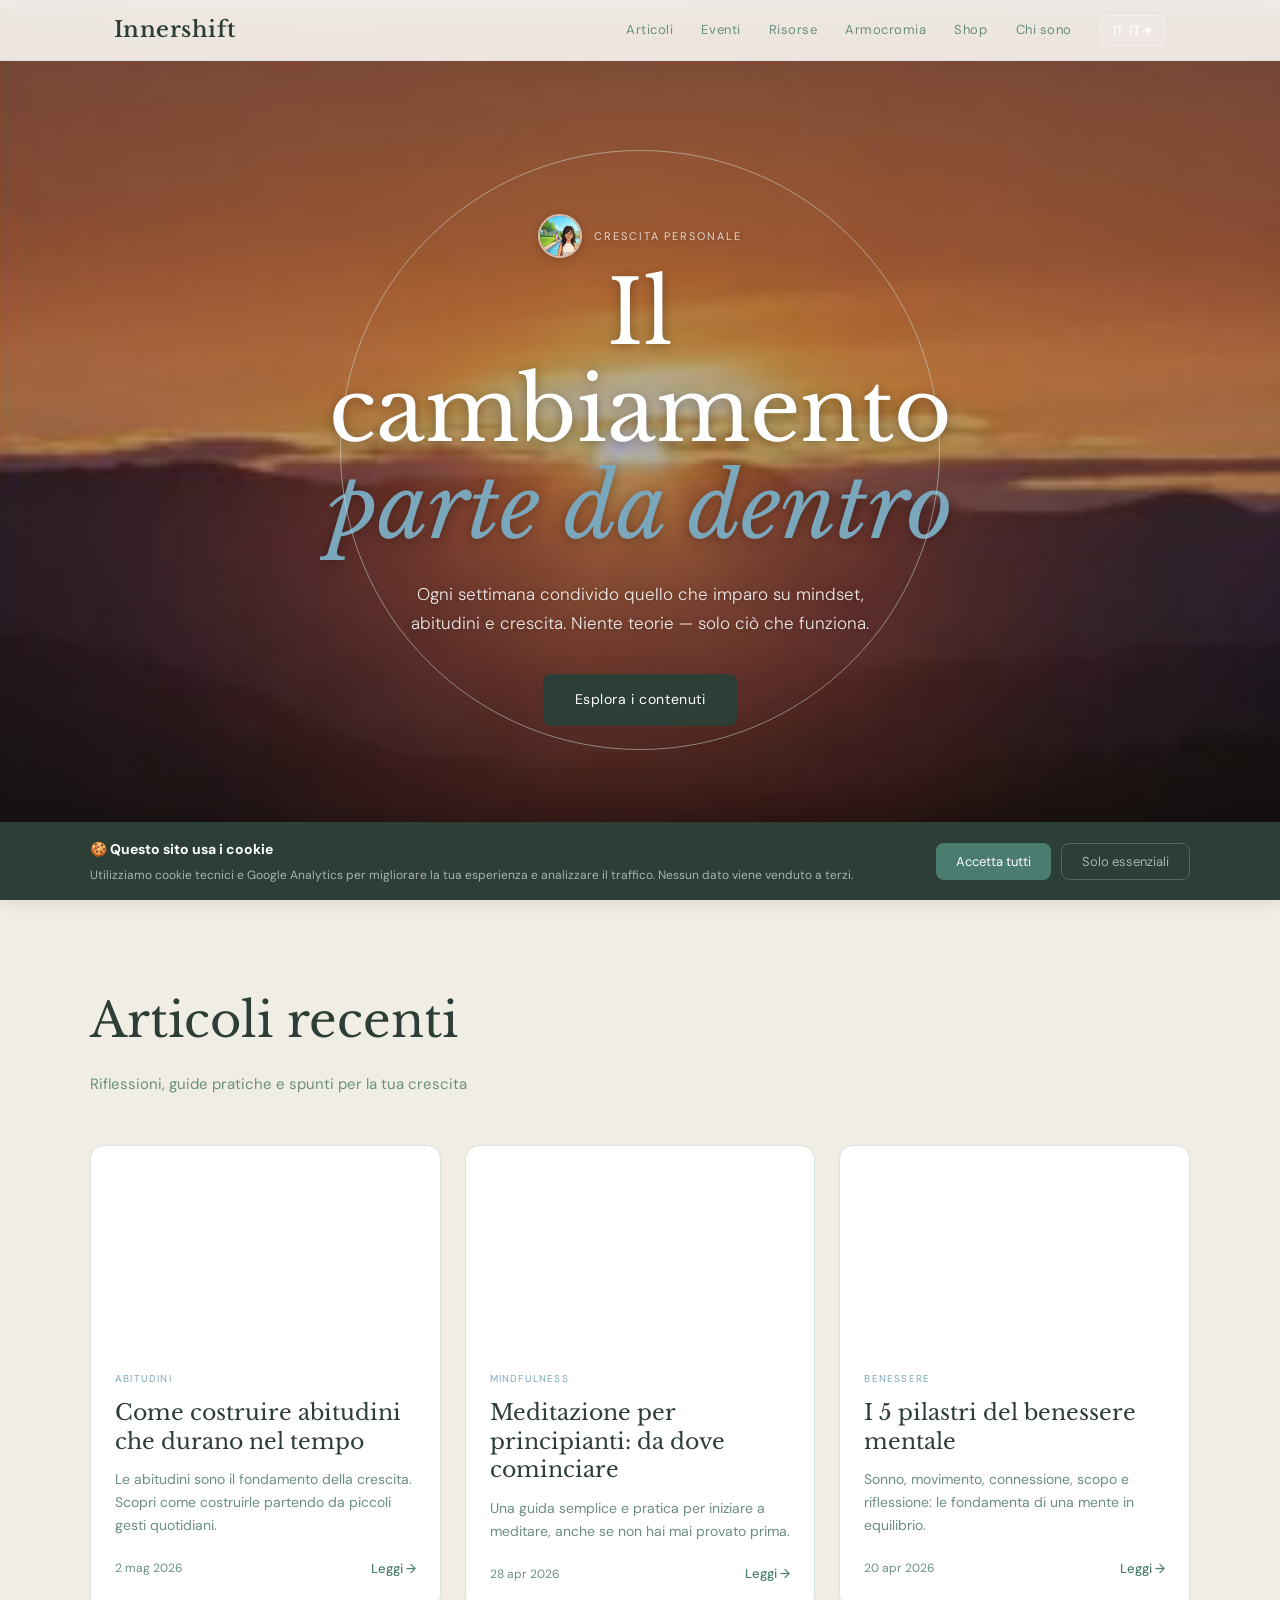
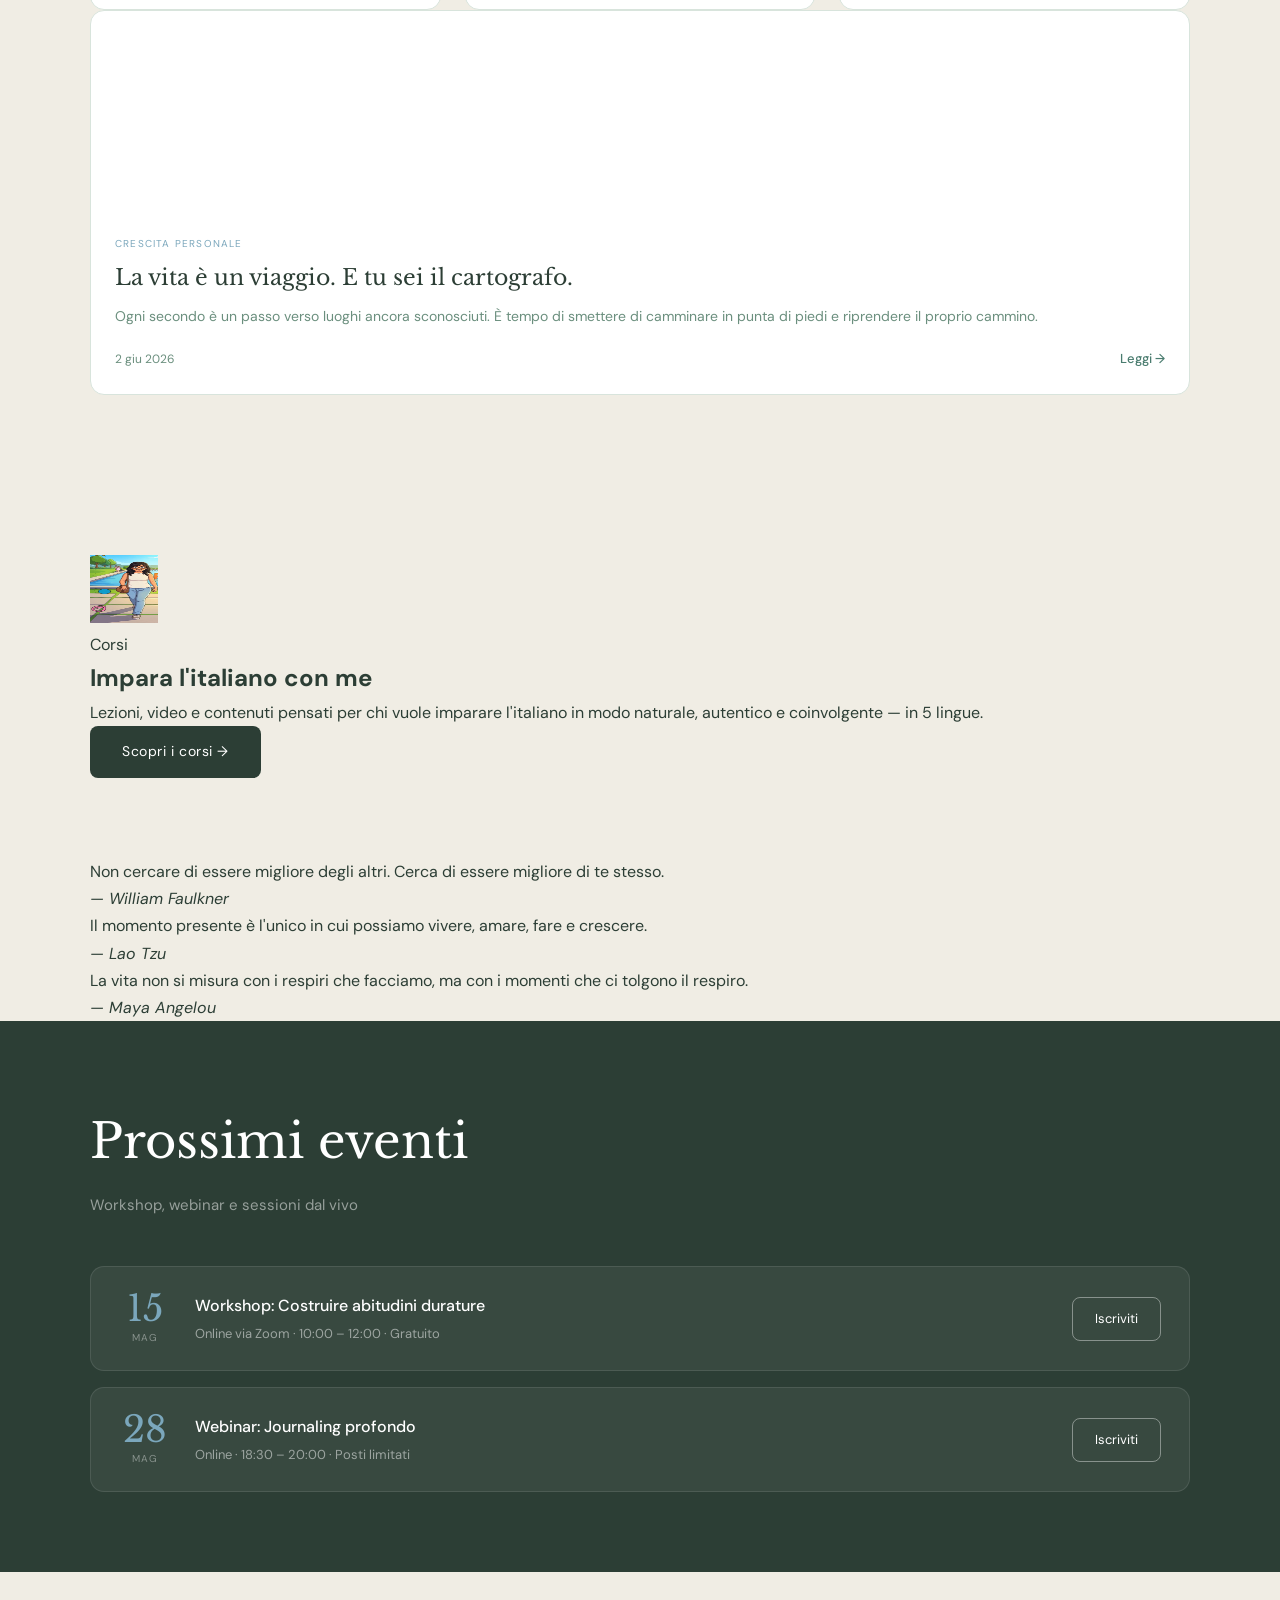
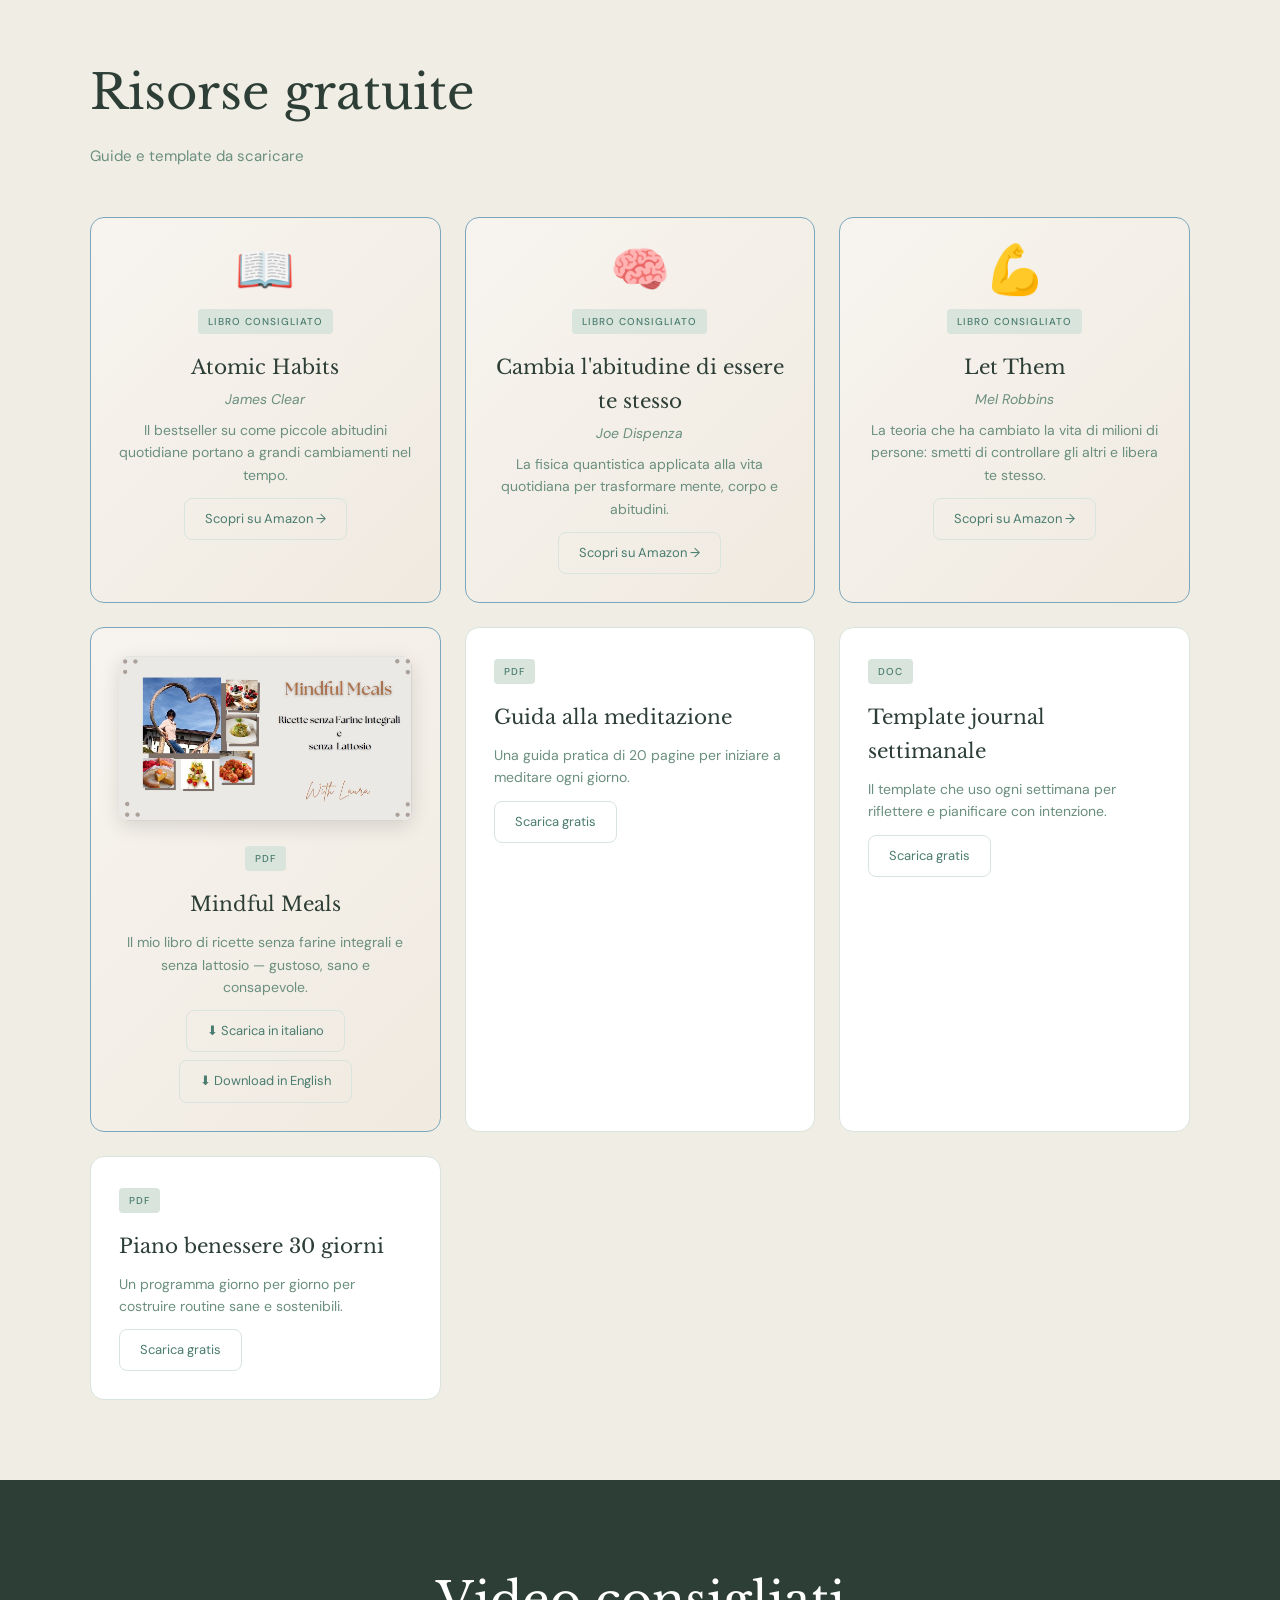
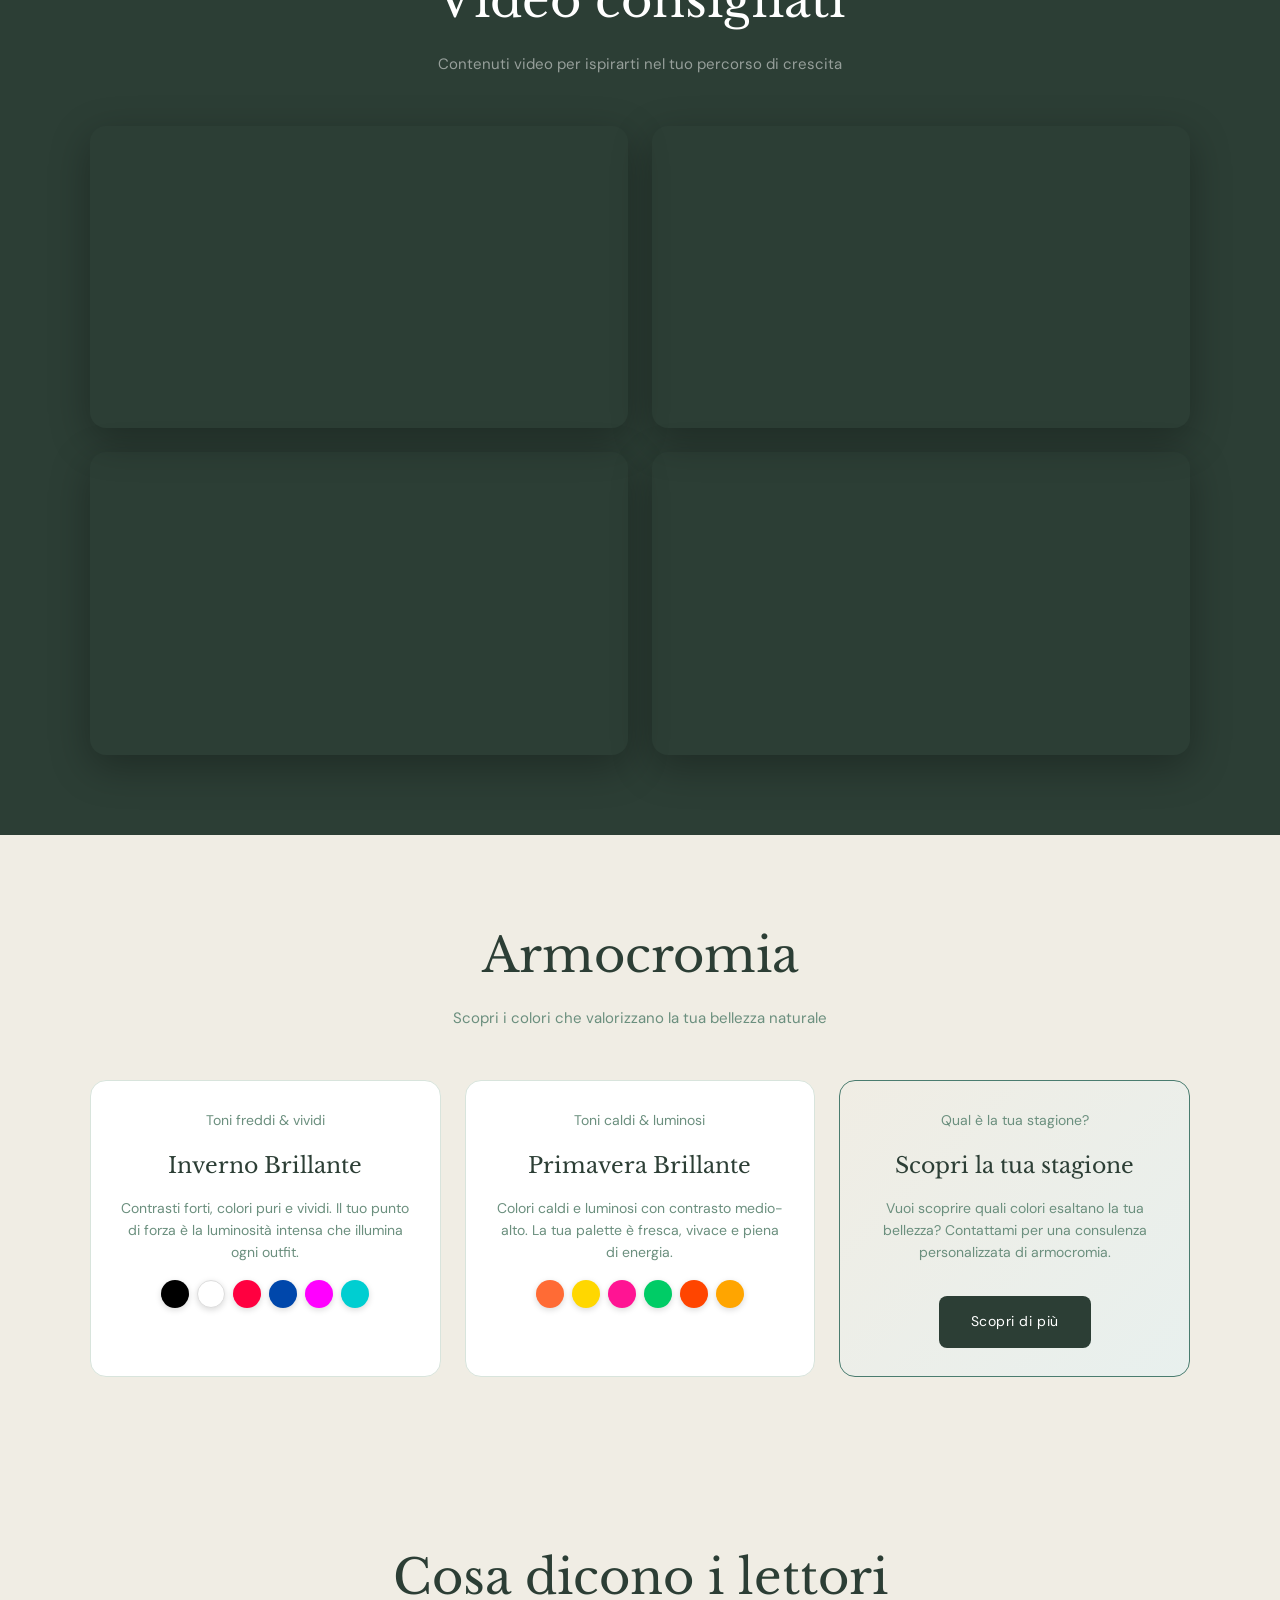
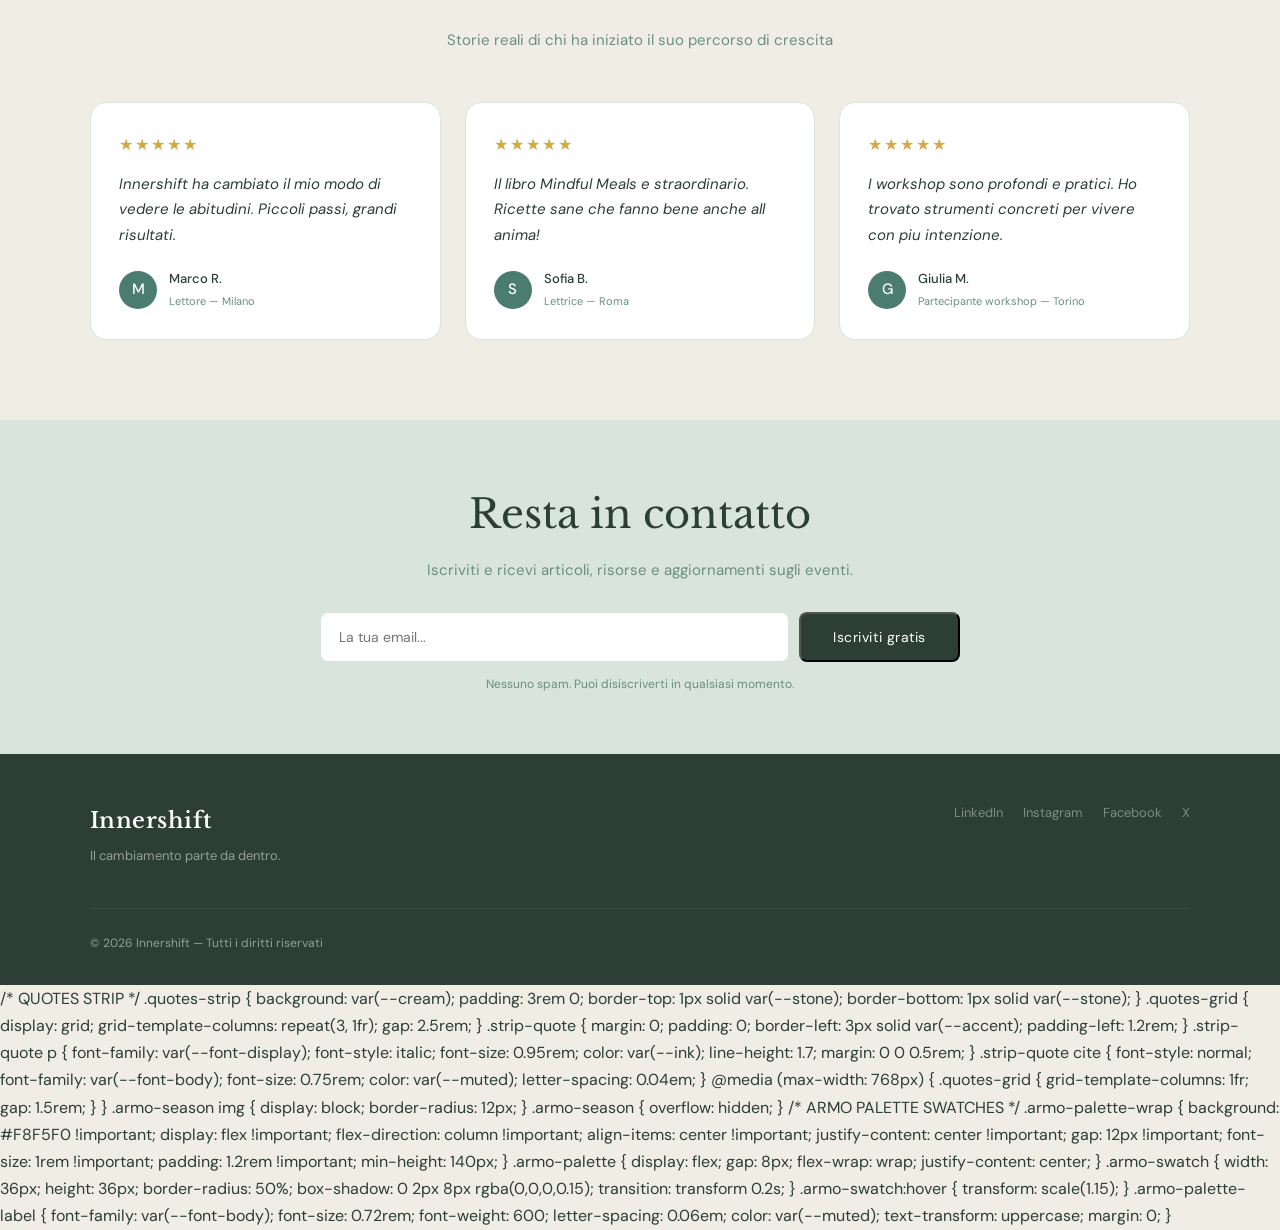
==== commit 159e894f: "Fix avatar size in courses teaser" ====
--- a/index.html
+++ b/index.html
@@ -128,7 +128,7 @@
     <div class="container">
       <div class="corsi-teaser-banner">
         <div class="corsi-teaser-avatar">
-          <img src="images/IMG_4321.jpg" alt="Laura" />
+          <img src="images/IMG_4321.jpg" alt="Laura" style="width:68px;height:68px;" />
         </div>
         <div class="corsi-teaser-text">
           <span class="corsi-teaser-label" data-i18n="corsi_label">Corsi</span>
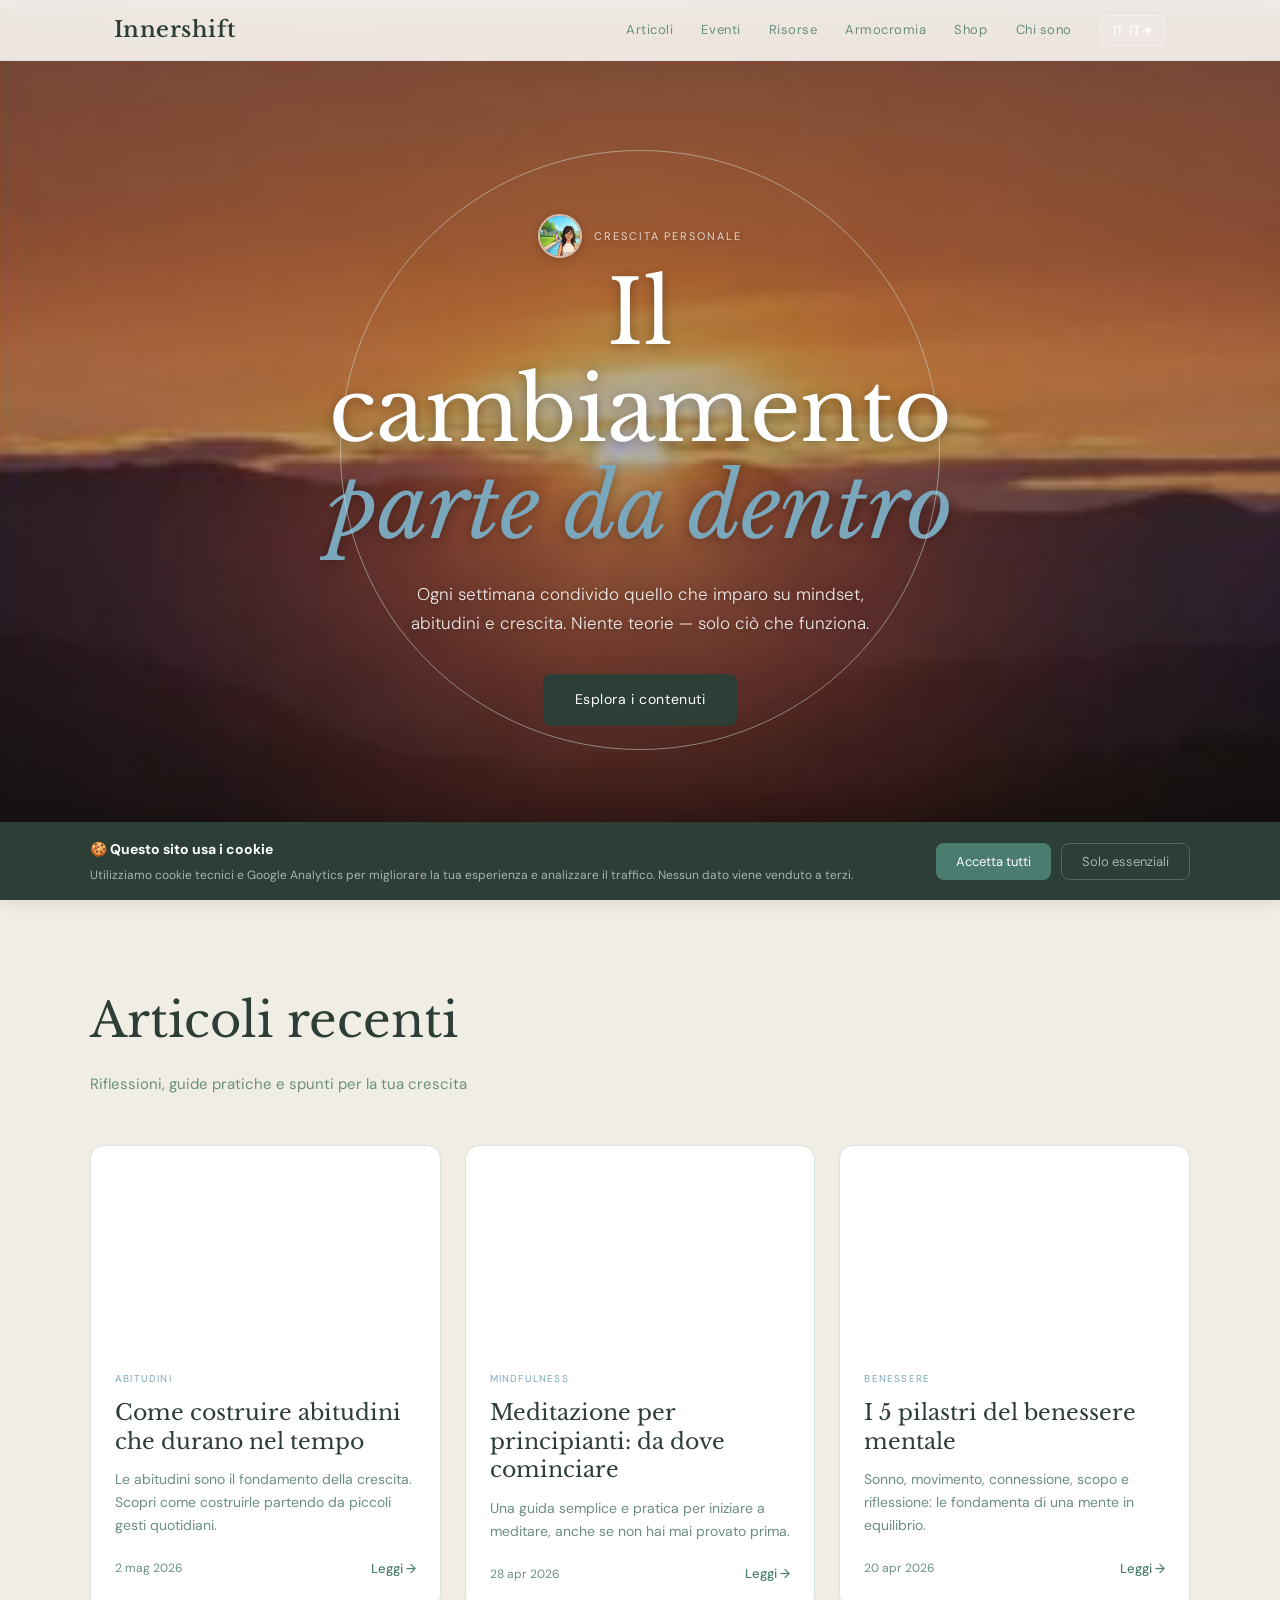
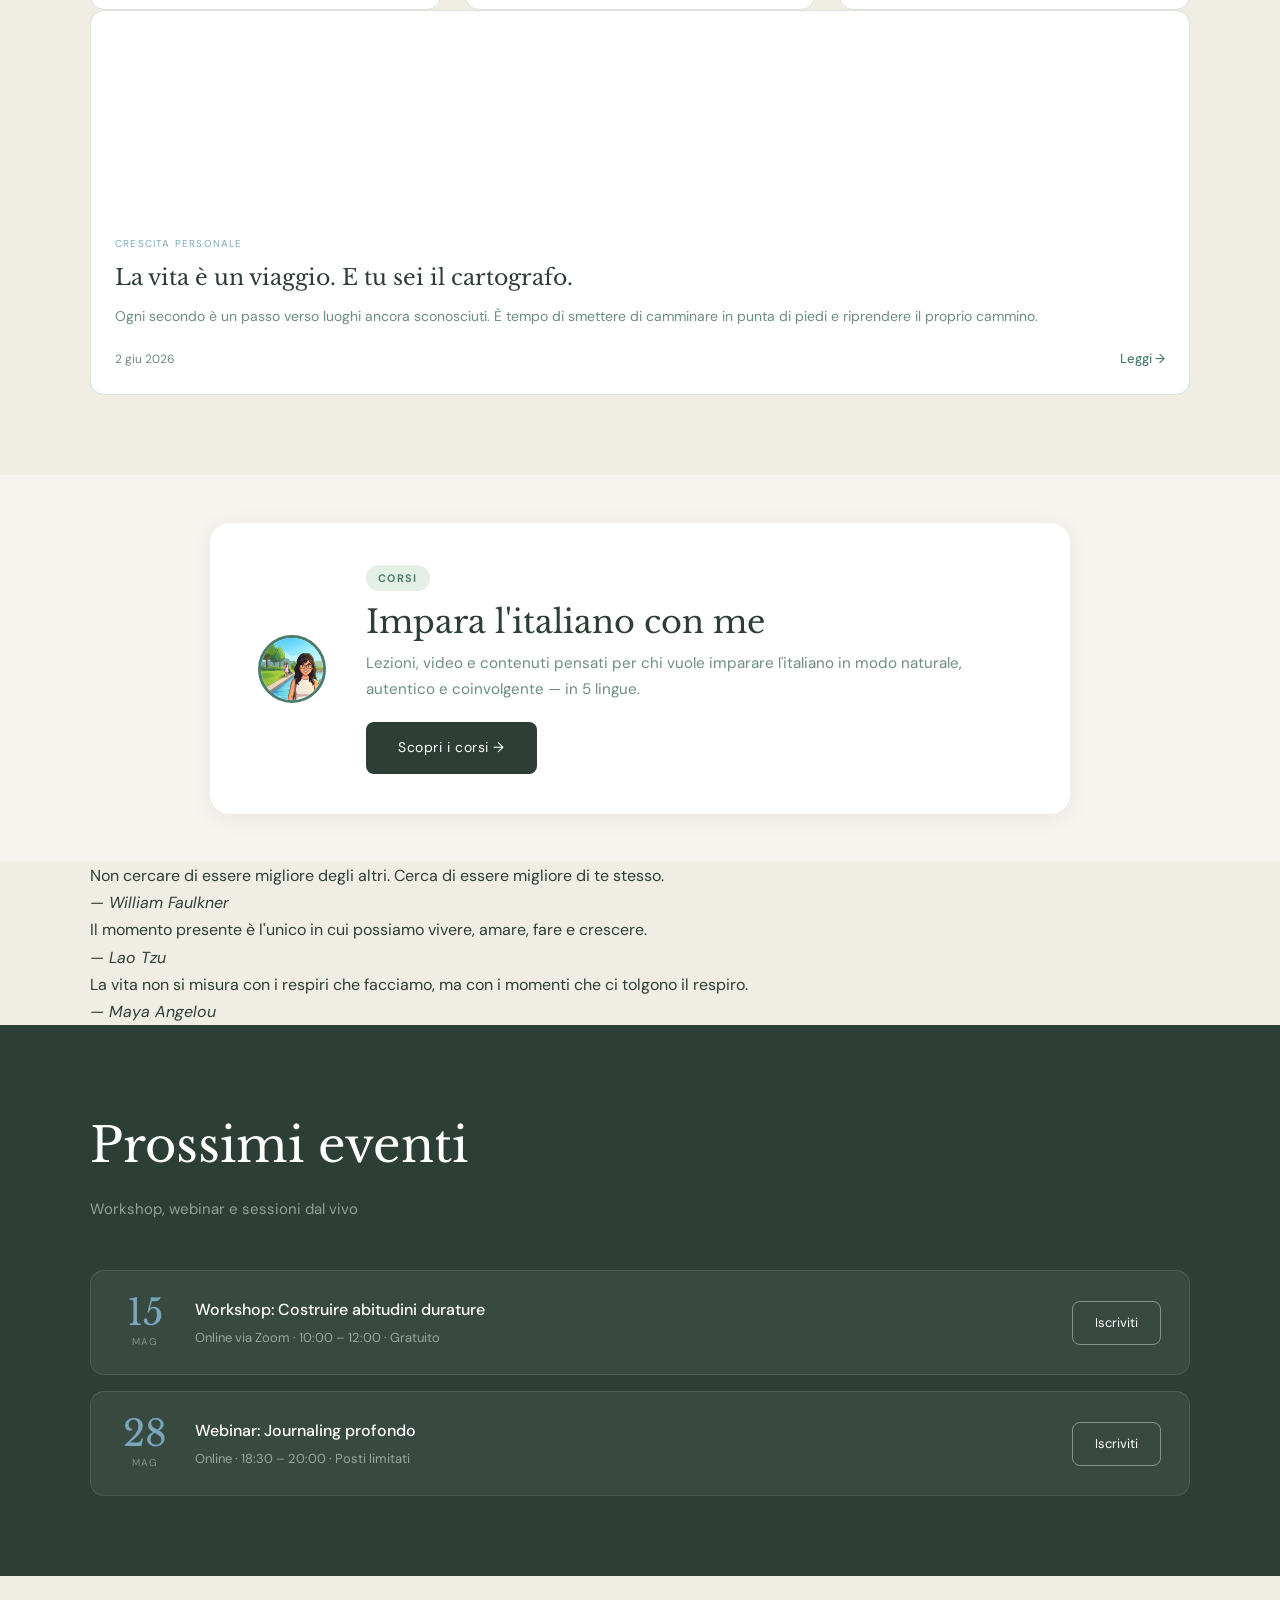
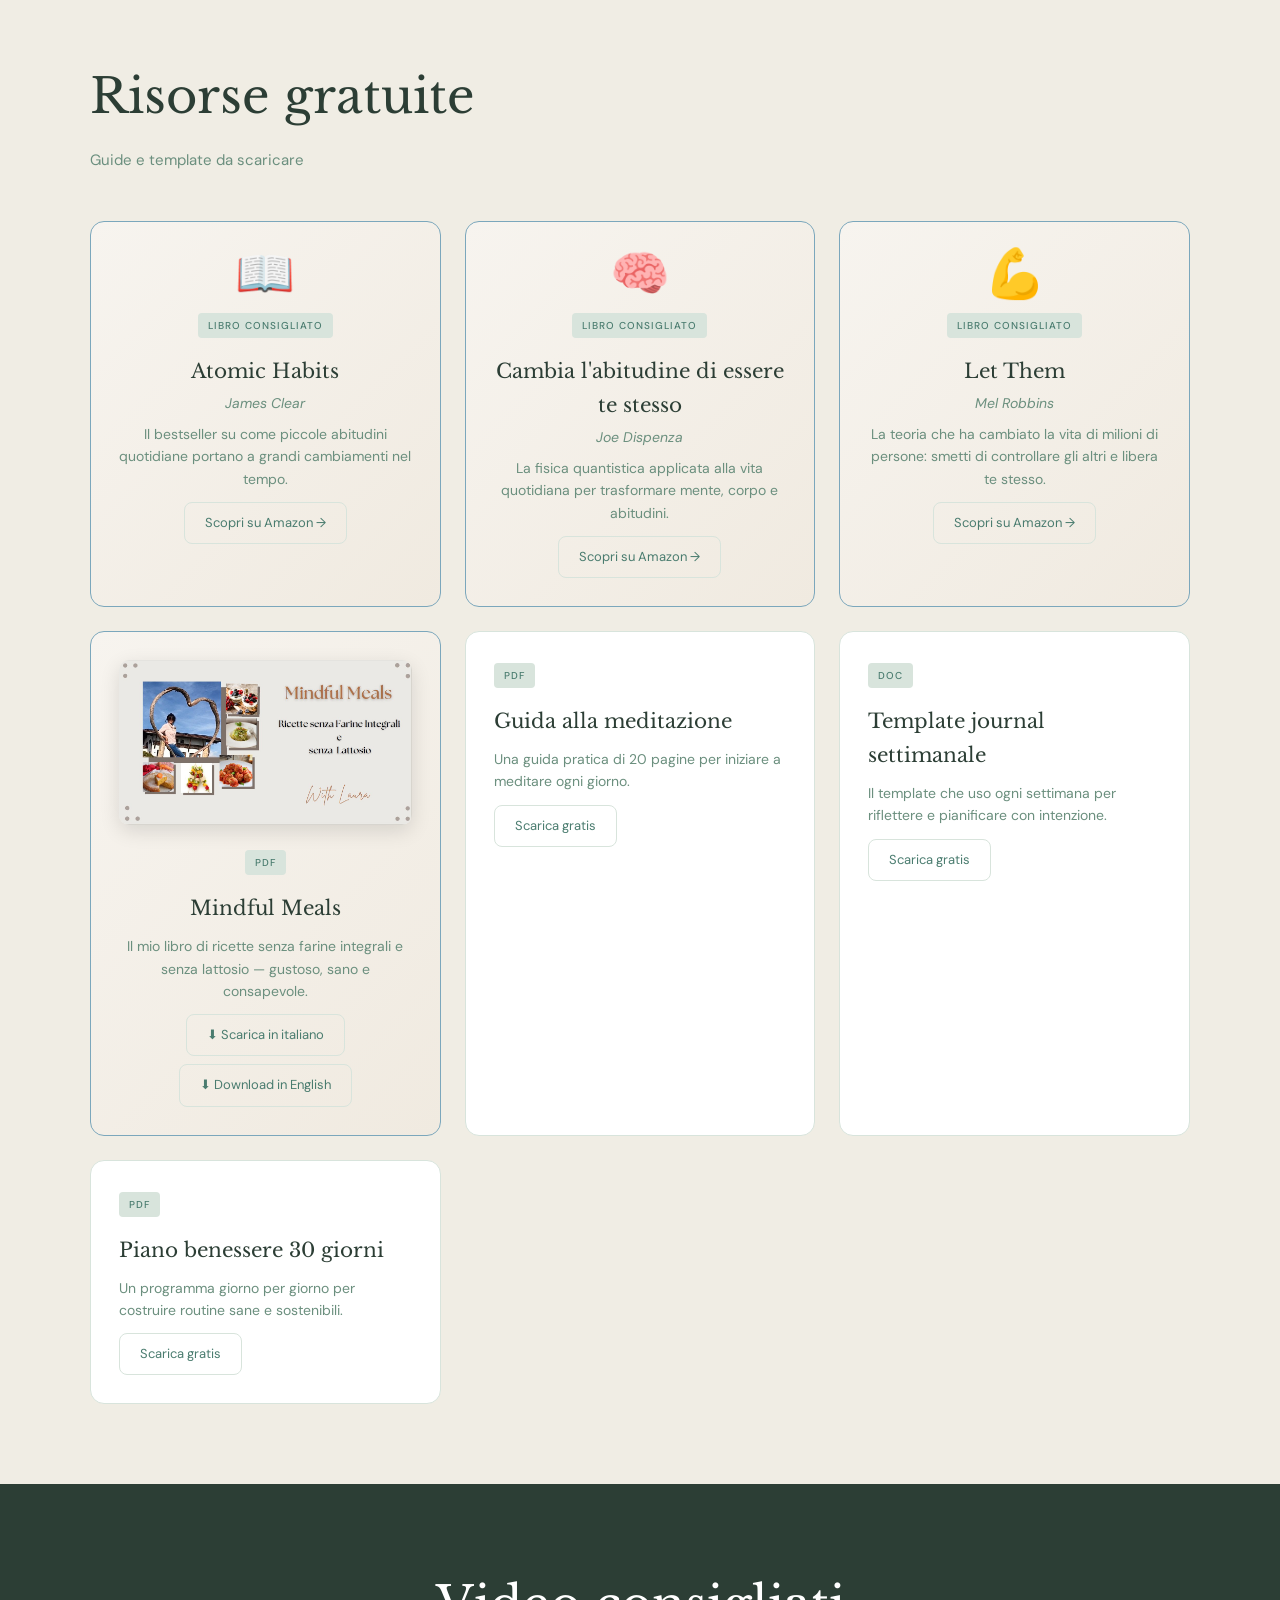
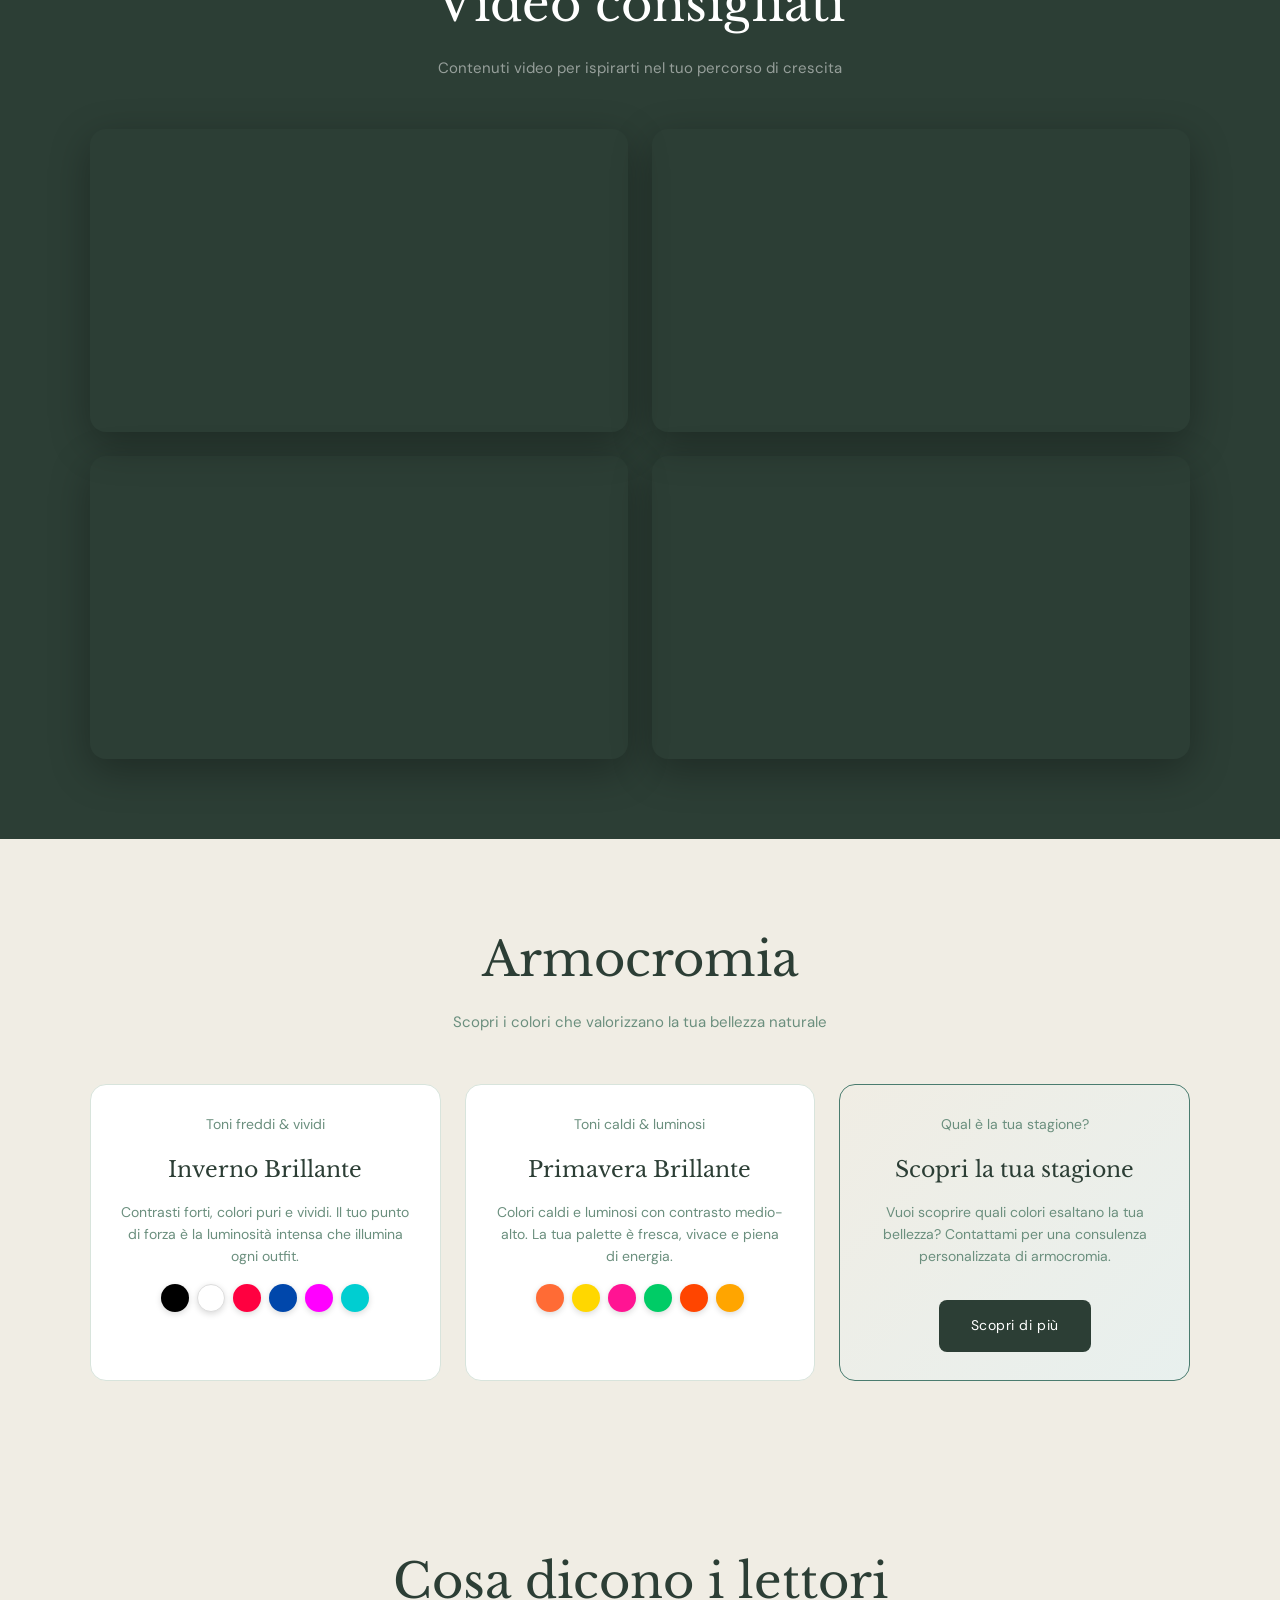
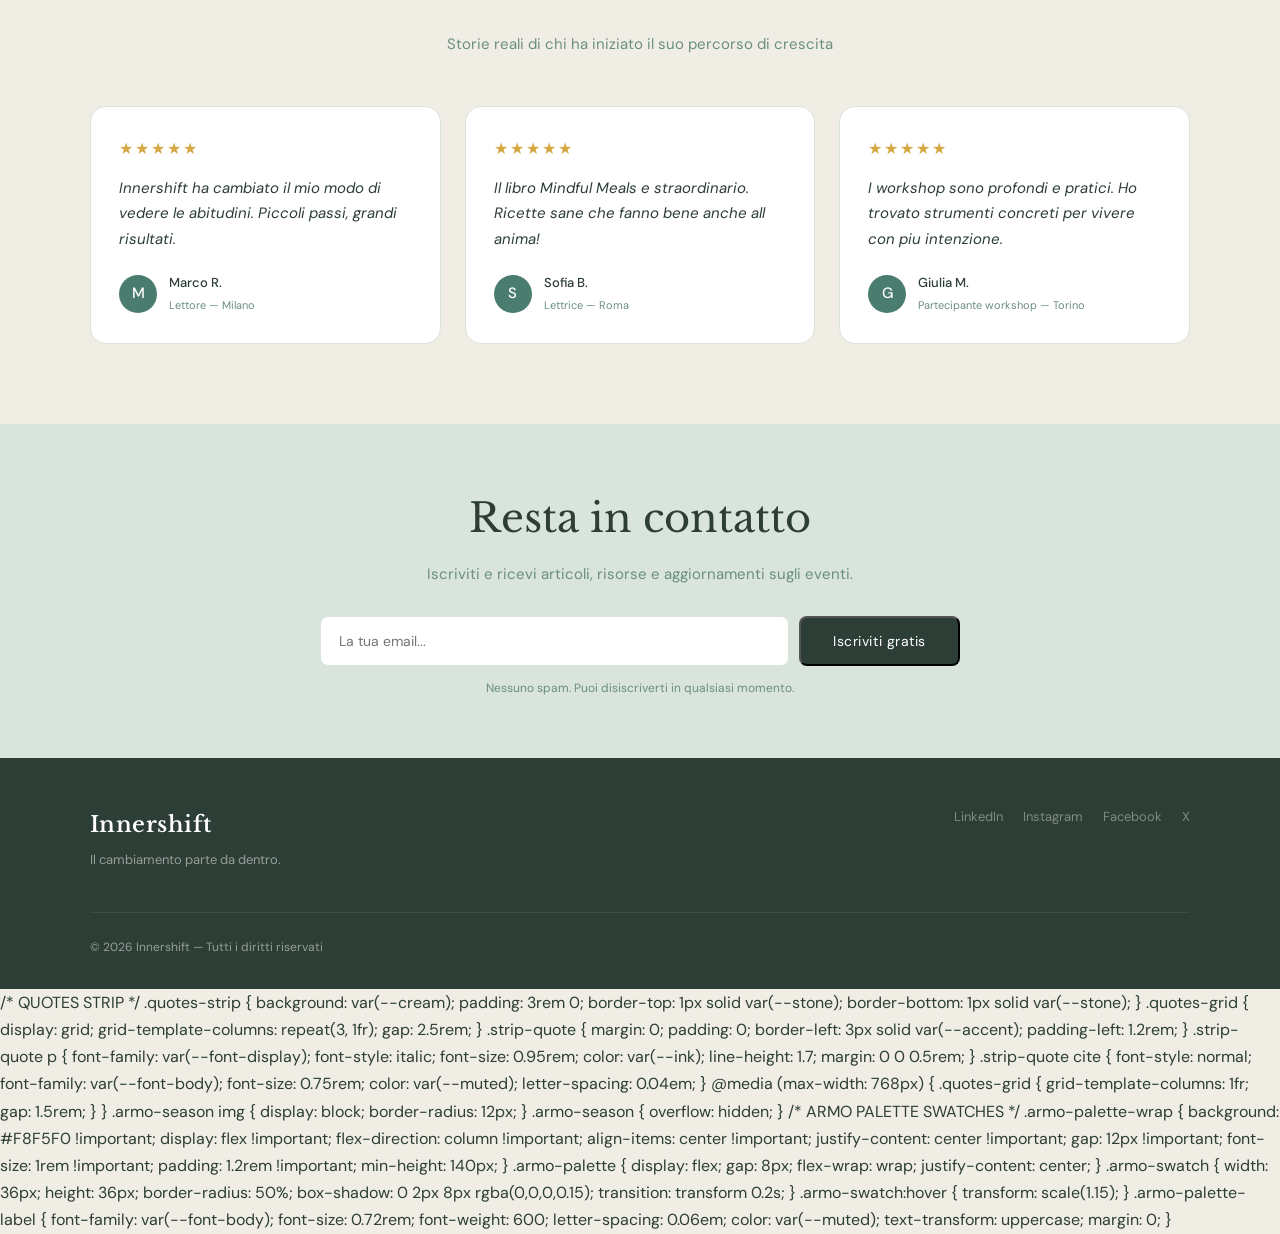
==== commit 4ce64a4f: "Fix corsi teaser CSS (missing styles)" ====
--- a/index.html
+++ b/index.html
@@ -17,6 +17,61 @@
     gtag('js', new Date());
     gtag('config', 'G-VJ0VPEPVEX');
   </script>
+<style>
+    .corsi-teaser-section { background: var(--parchment, #F7F4EF); padding: 3rem 0; }
+    .corsi-teaser-banner {
+      display: flex;
+      align-items: center;
+      gap: 2.5rem;
+      background: white;
+      border-radius: 20px;
+      padding: 2.5rem 3rem;
+      box-shadow: 0 4px 24px rgba(0,0,0,0.06);
+      max-width: 860px;
+      margin: 0 auto;
+    }
+    .corsi-teaser-avatar { flex-shrink: 0; }
+    .corsi-teaser-avatar img {
+      width: 68px;
+      height: 68px;
+      border-radius: 50%;
+      object-fit: cover;
+      object-position: top;
+      border: 3px solid var(--accent, #6B8F6B);
+      display: block;
+    }
+    .corsi-teaser-label {
+      font-family: var(--font-body);
+      font-size: 0.68rem;
+      font-weight: 700;
+      letter-spacing: 0.12em;
+      text-transform: uppercase;
+      color: var(--accent, #6B8F6B);
+      background: #E4EFE5;
+      padding: 4px 12px;
+      border-radius: 20px;
+      display: inline-block;
+      margin-bottom: 0.75rem;
+    }
+    .corsi-teaser-text h2 {
+      font-family: var(--font-display);
+      font-size: clamp(1.4rem, 3vw, 2rem);
+      font-weight: 400;
+      color: var(--ink);
+      margin-bottom: 0.6rem;
+      line-height: 1.2;
+    }
+    .corsi-teaser-text p {
+      font-family: var(--font-body);
+      font-size: 0.95rem;
+      color: var(--muted);
+      line-height: 1.7;
+      margin-bottom: 1.2rem;
+    }
+    @media (max-width: 640px) {
+      .corsi-teaser-banner { flex-direction: column; text-align: center; padding: 2rem 1.5rem; }
+    }
+  </style>
 </head>
 <body>
 
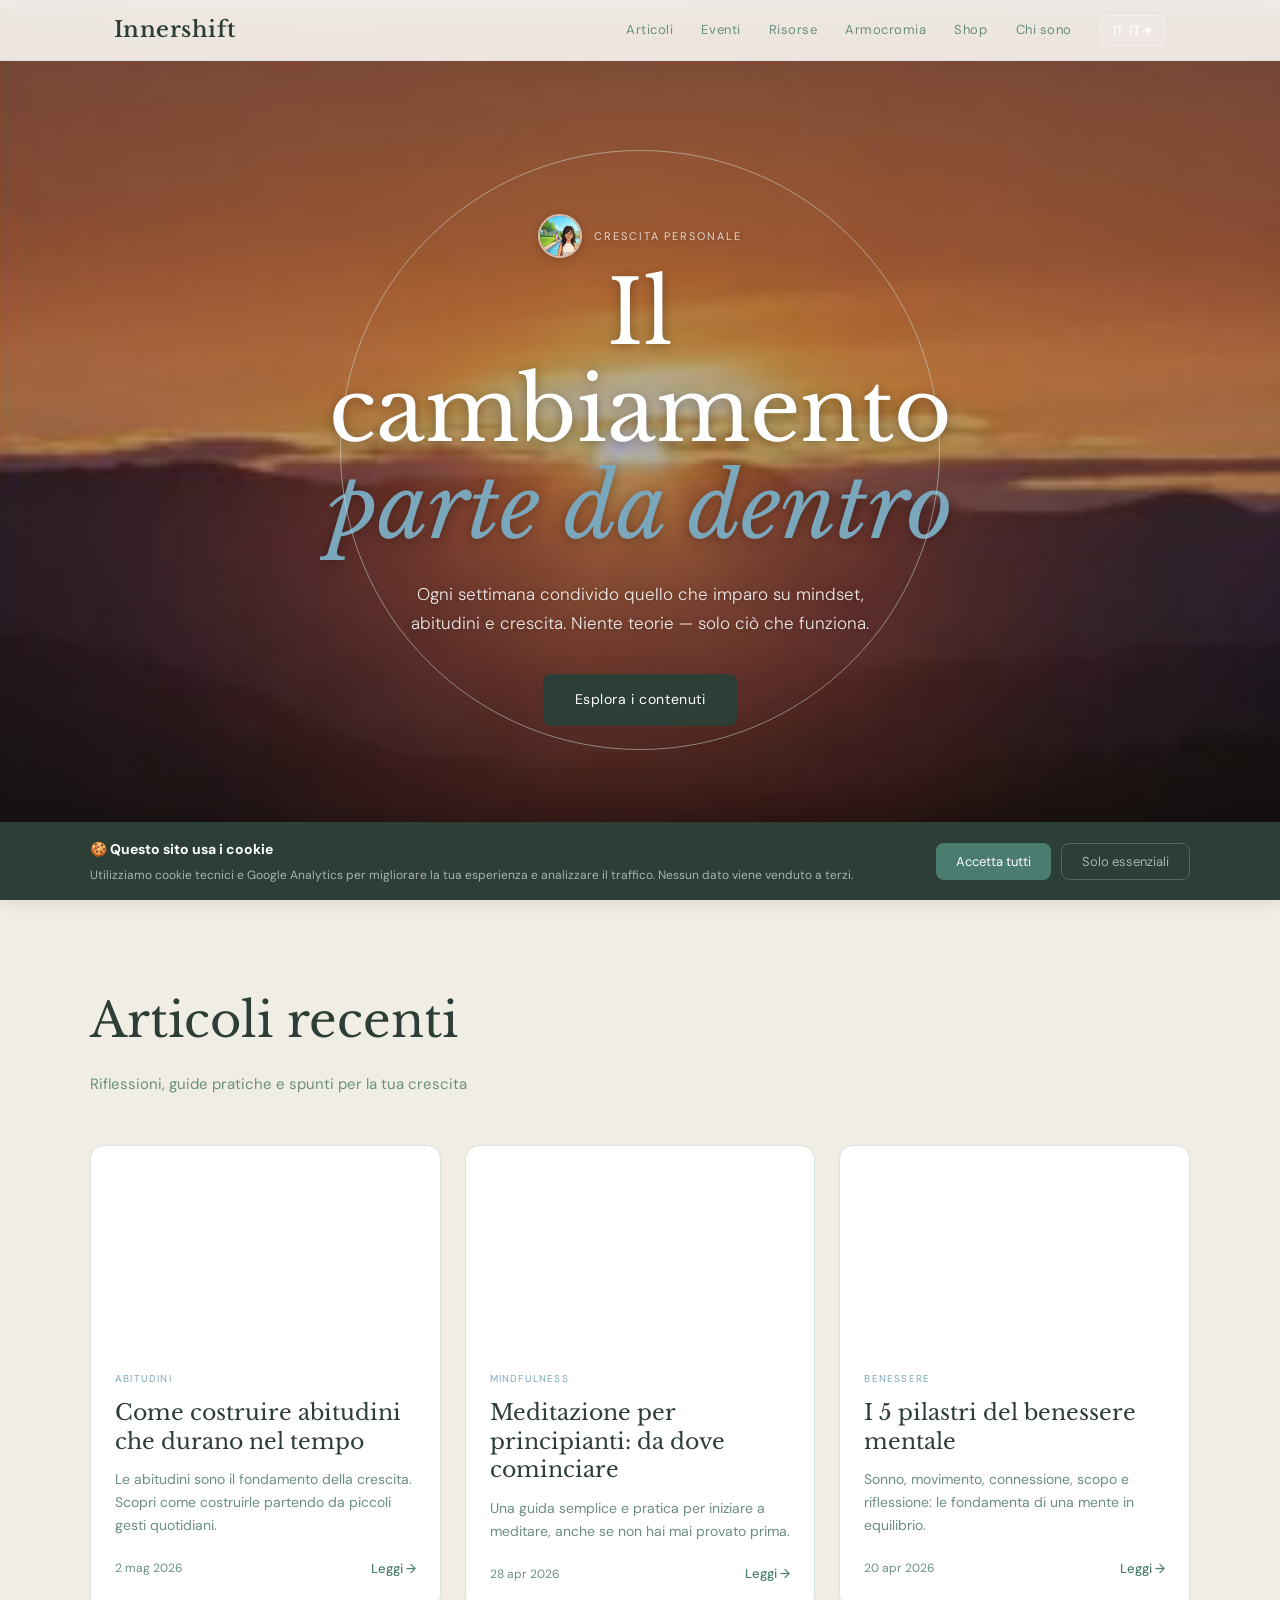
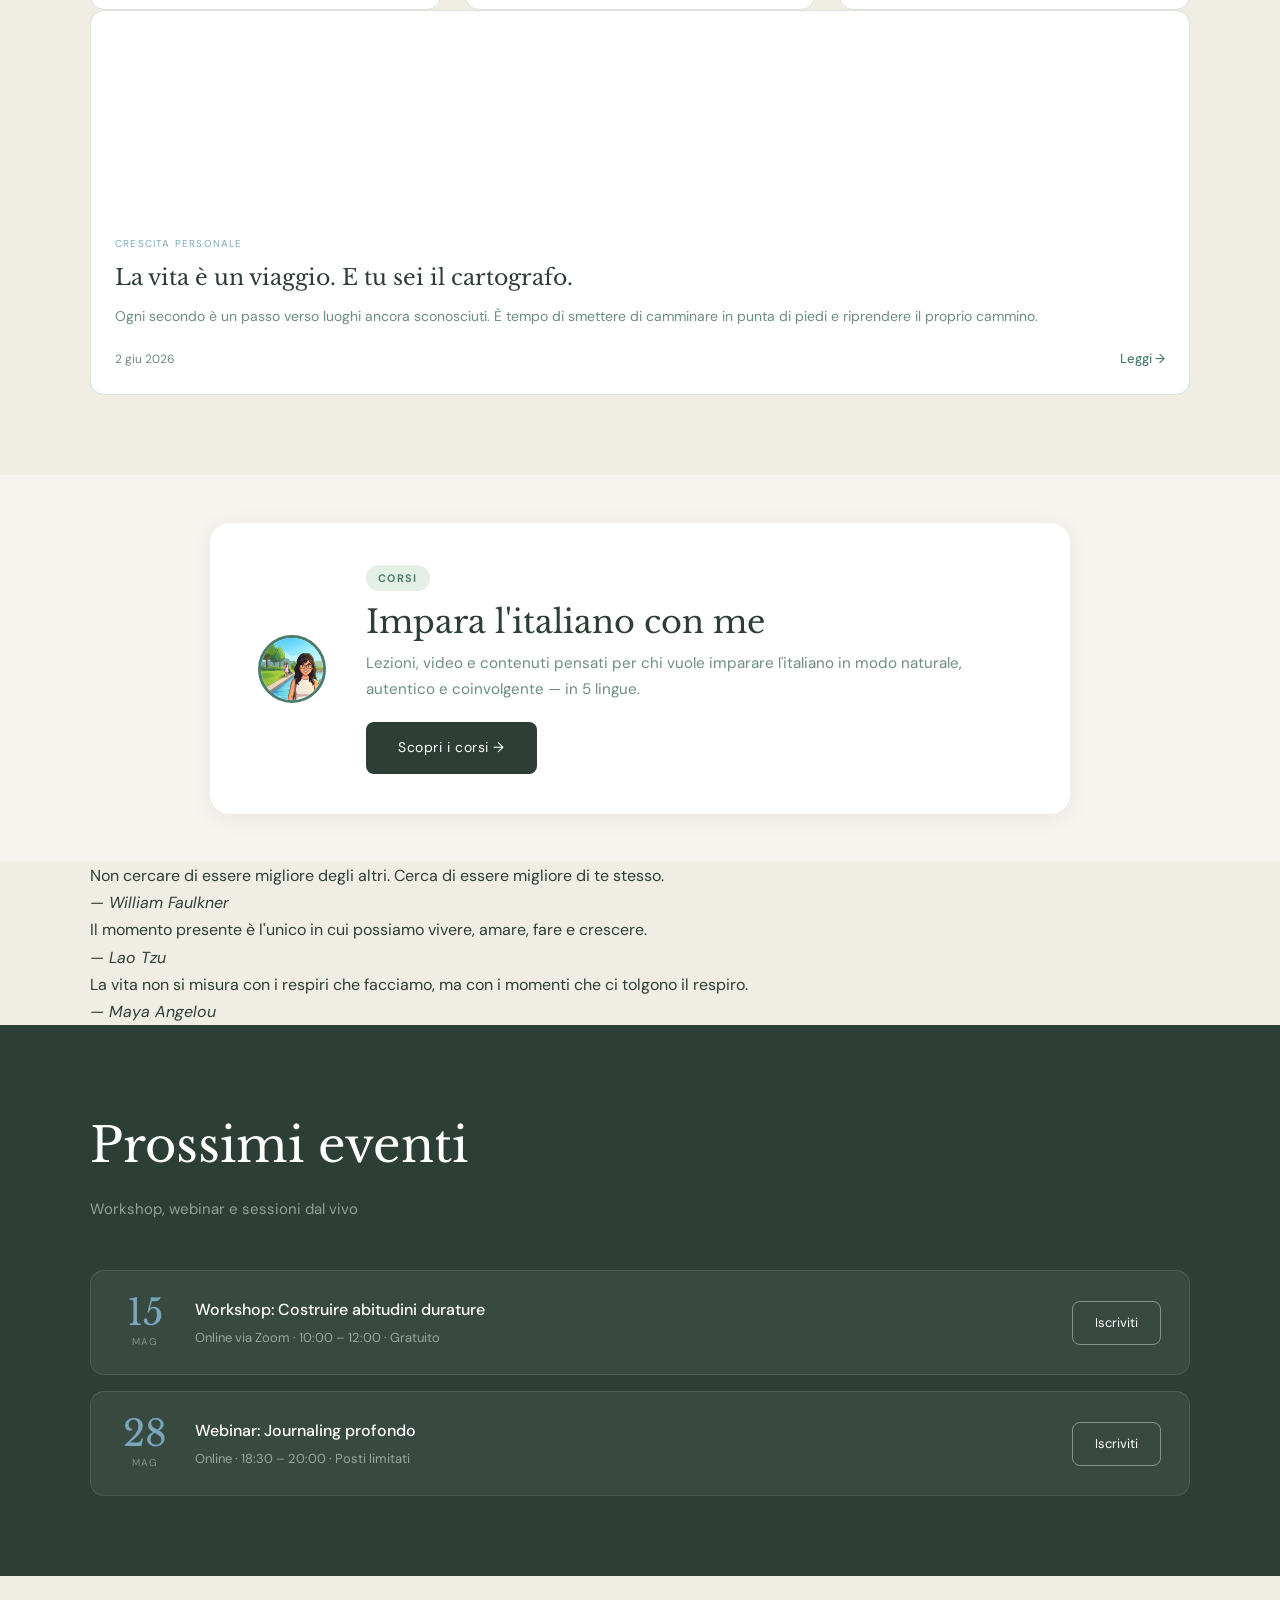
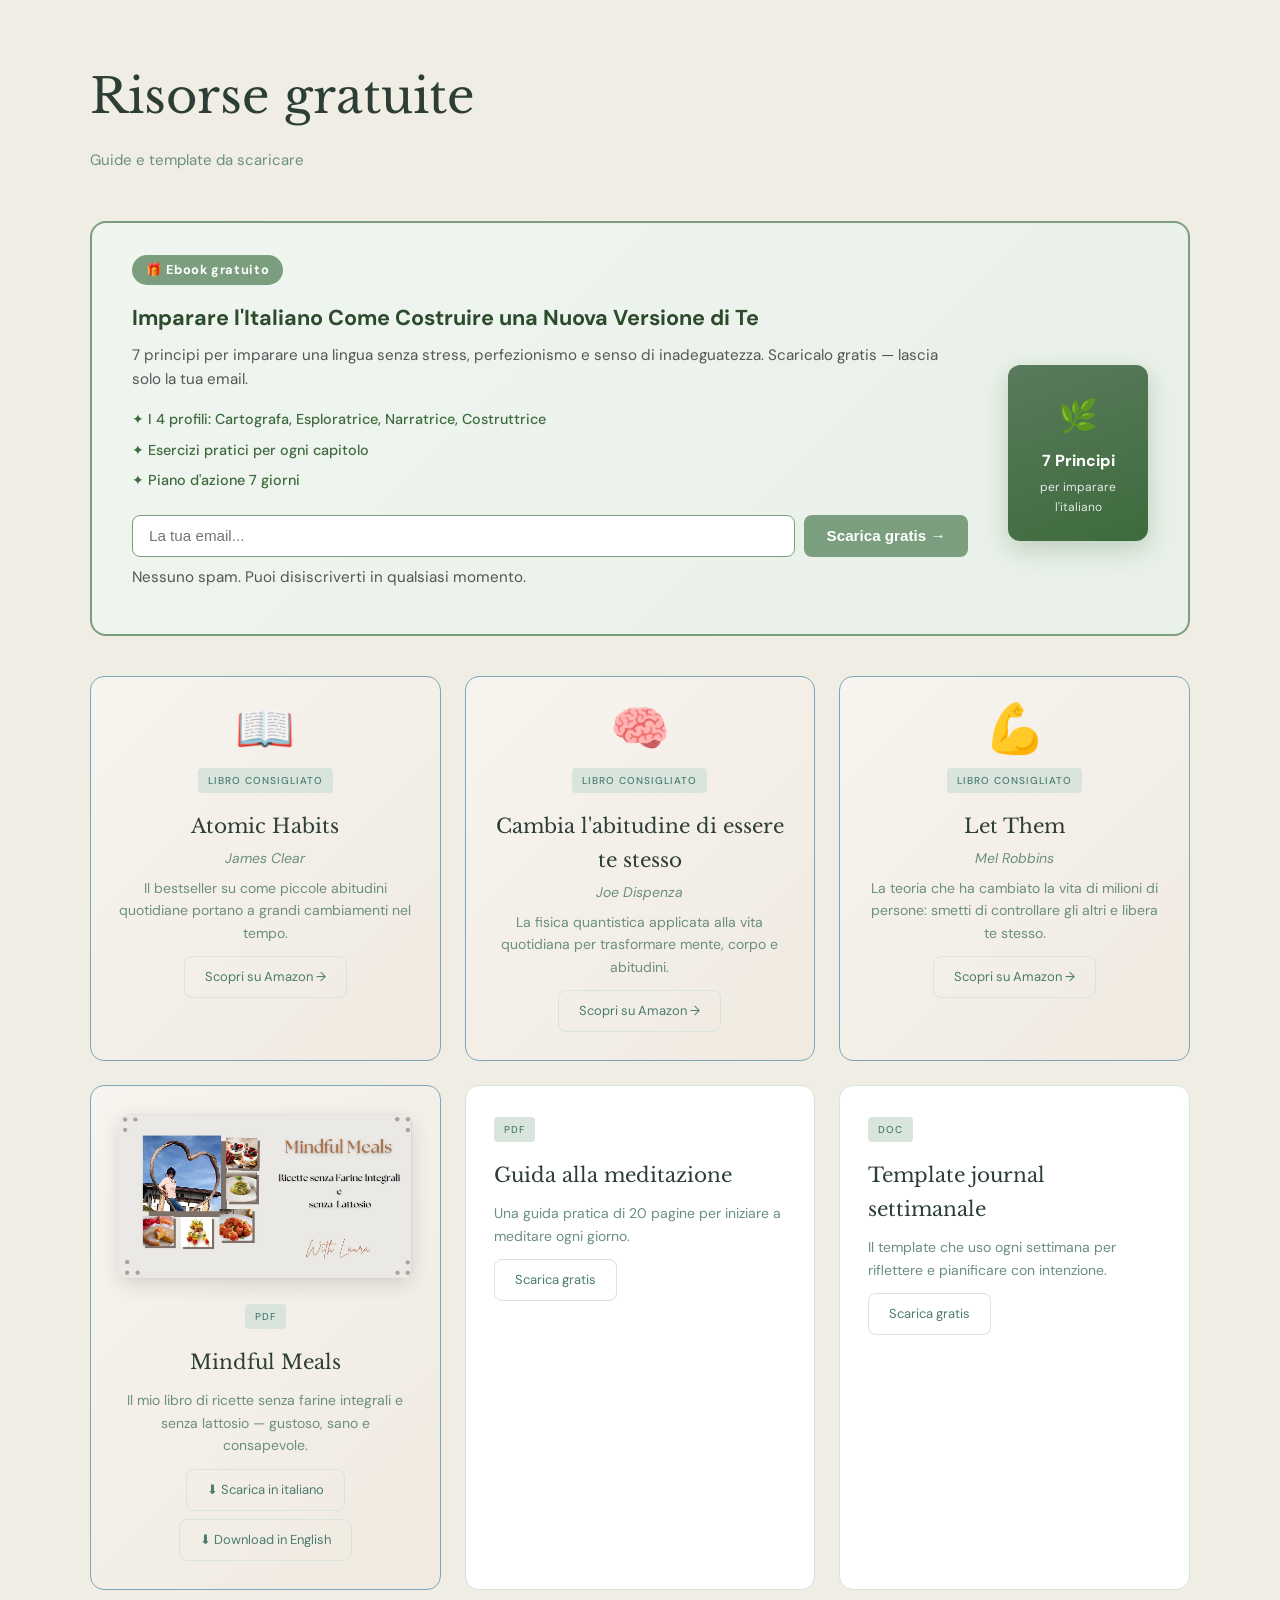
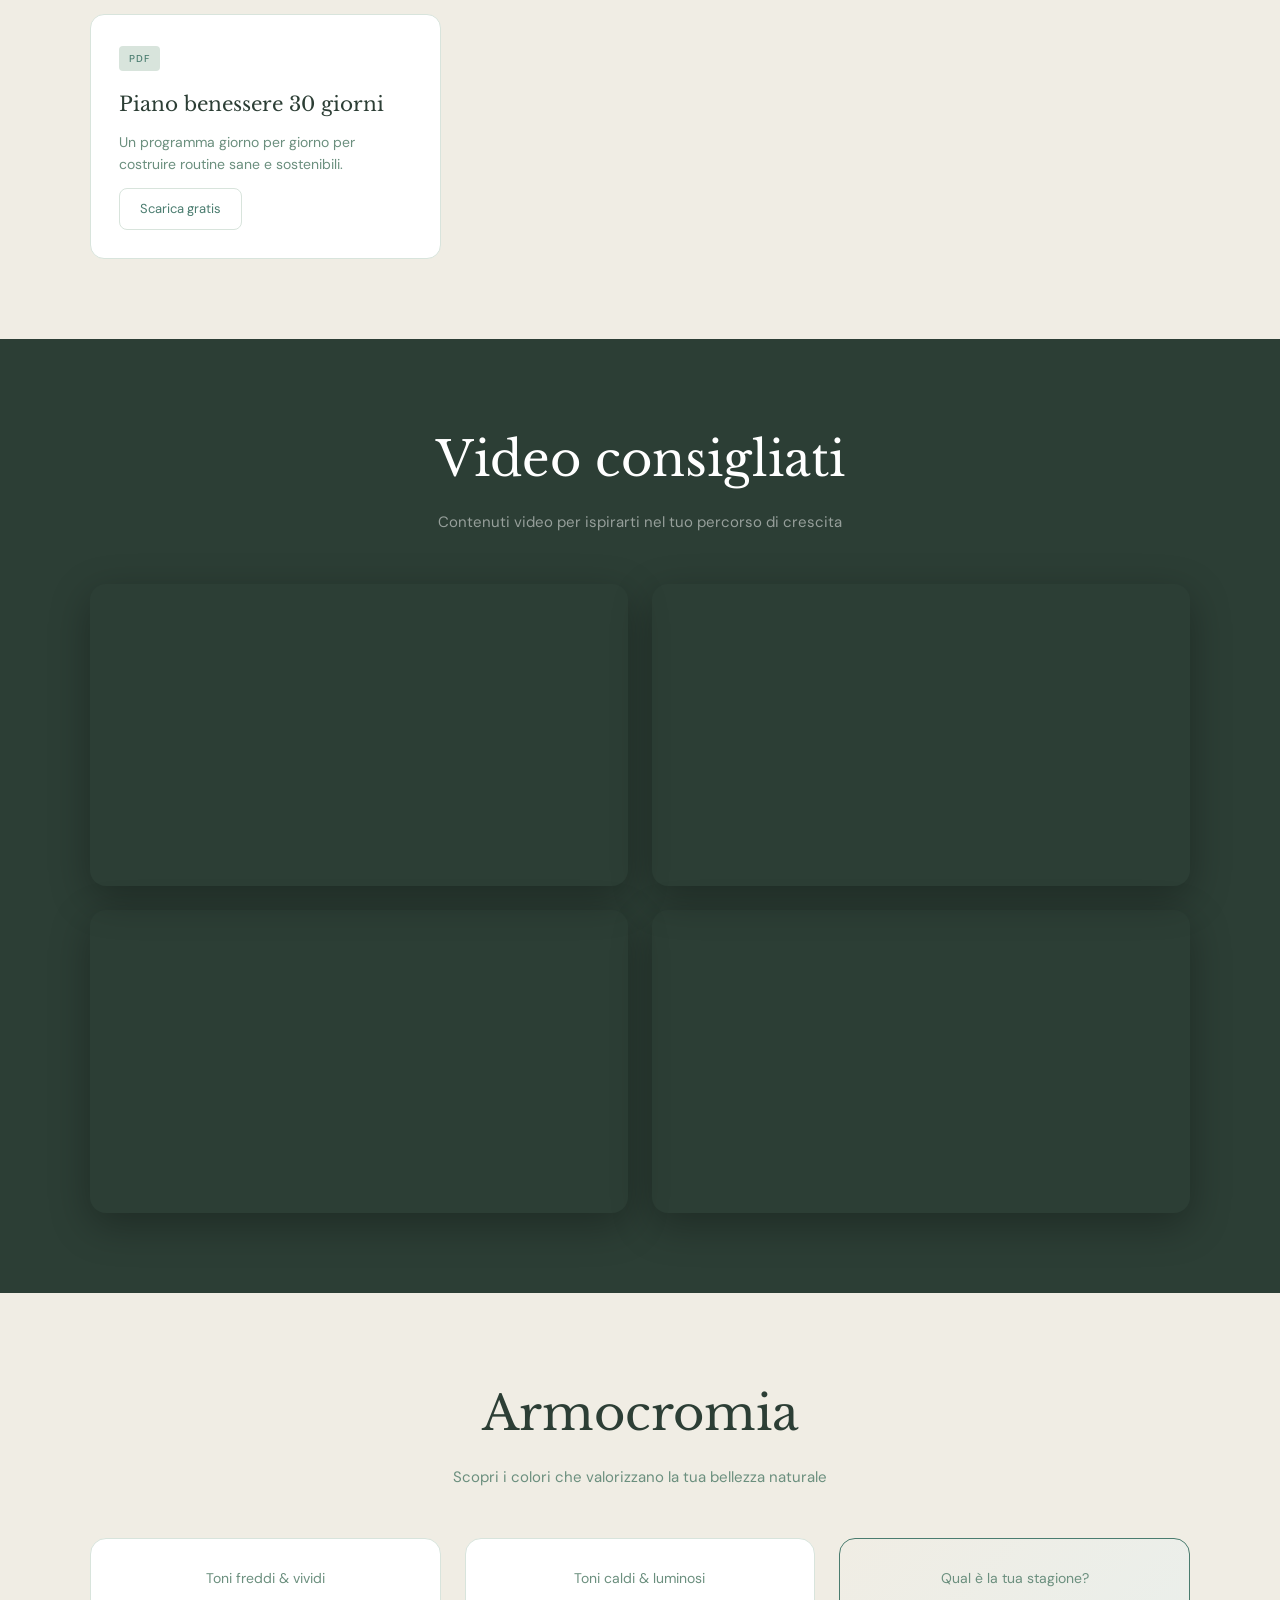
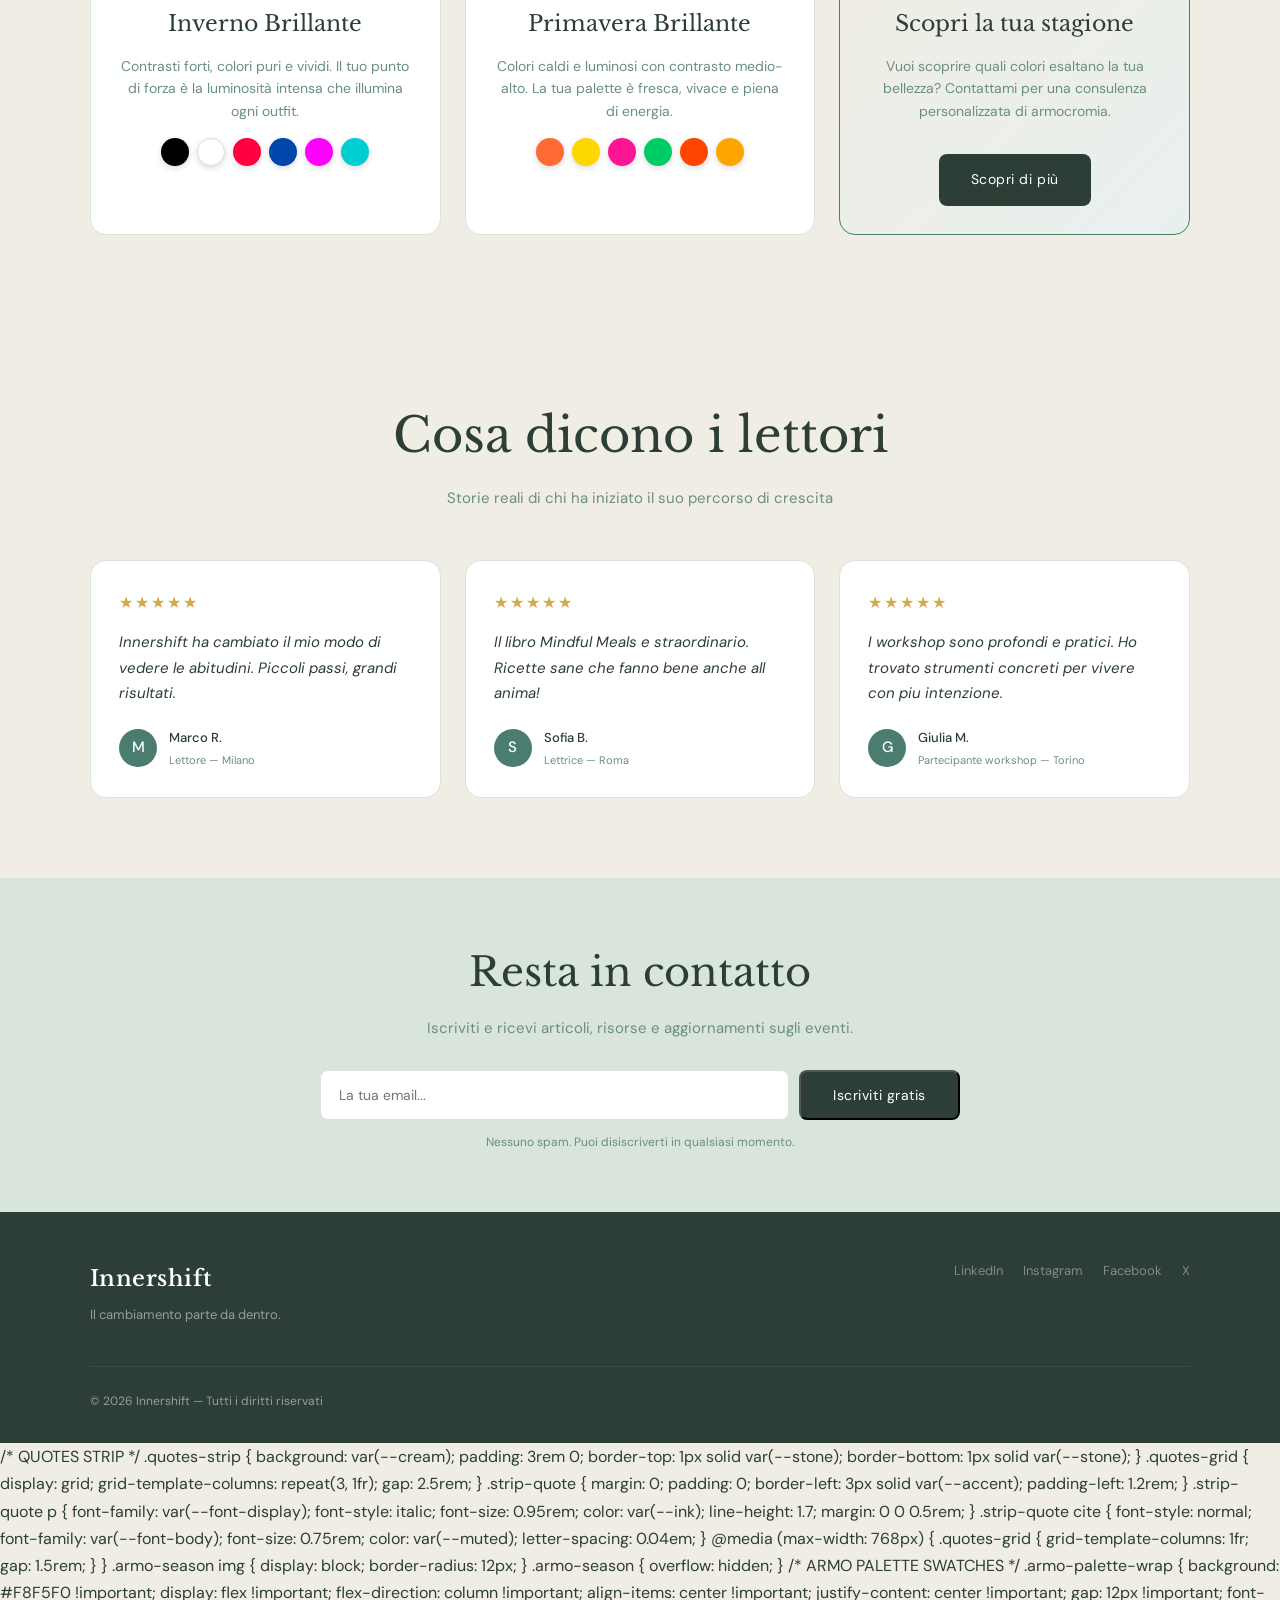
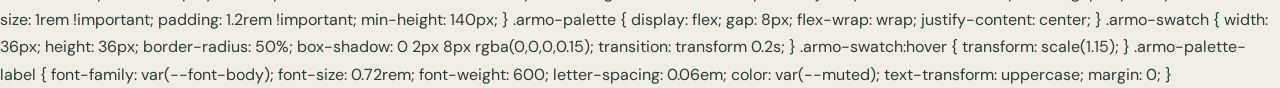
==== commit 56af2c9a: "Add lead magnet box with PDF download" ====
--- a/index.html
+++ b/index.html
@@ -71,6 +71,118 @@
     @media (max-width: 640px) {
       .corsi-teaser-banner { flex-direction: column; text-align: center; padding: 2rem 1.5rem; }
     }
+  /* ── LEAD MAGNET ── */
+  .leadmagnet-box {
+    background: linear-gradient(135deg, #f0f5f0 0%, #e8f0e8 100%);
+    border: 2px solid #7A9E7E;
+    border-radius: 16px;
+    padding: 2rem 2.5rem;
+    margin-bottom: 2.5rem;
+    position: relative;
+  }
+  .leadmagnet-badge {
+    display: inline-block;
+    background: #7A9E7E;
+    color: #fff;
+    font-size: 0.8rem;
+    font-weight: 700;
+    letter-spacing: 0.05em;
+    padding: 4px 14px;
+    border-radius: 20px;
+    margin-bottom: 1.2rem;
+  }
+  .leadmagnet-inner {
+    display: flex;
+    gap: 2.5rem;
+    align-items: center;
+  }
+  .leadmagnet-text { flex: 1; }
+  .leadmagnet-text h3 {
+    font-size: 1.35rem;
+    font-weight: 700;
+    color: #2d4a2d;
+    margin-bottom: 0.6rem;
+    line-height: 1.35;
+  }
+  .leadmagnet-text p {
+    color: #555;
+    font-size: 0.95rem;
+    margin-bottom: 0.8rem;
+    line-height: 1.6;
+  }
+  .lm-points {
+    list-style: none;
+    padding: 0;
+    margin: 0 0 1.2rem 0;
+  }
+  .lm-points li {
+    color: #3d6b3d;
+    font-size: 0.9rem;
+    padding: 3px 0;
+    font-weight: 500;
+  }
+  .lm-form {
+    display: flex;
+    gap: 0.6rem;
+    flex-wrap: wrap;
+    margin-bottom: 0.5rem;
+  }
+  .lm-form input[type="email"] {
+    flex: 1;
+    min-width: 200px;
+    padding: 0.7rem 1rem;
+    border: 1.5px solid #7A9E7E;
+    border-radius: 8px;
+    font-size: 0.95rem;
+    background: #fff;
+    color: #333;
+    outline: none;
+  }
+  .lm-form input[type="email"]:focus { border-color: #3d6b3d; }
+  .btn-lm {
+    background: #7A9E7E;
+    color: #fff;
+    border: none;
+    padding: 0.7rem 1.4rem;
+    border-radius: 8px;
+    font-size: 0.95rem;
+    font-weight: 700;
+    cursor: pointer;
+    transition: background 0.2s;
+    white-space: nowrap;
+  }
+  .btn-lm:hover { background: #3d6b3d; }
+  .lm-note {
+    color: #3d6b3d;
+    font-weight: 600;
+    font-size: 0.9rem;
+    margin: 0.4rem 0 0 0;
+  }
+  .lm-privacy {
+    color: #999;
+    font-size: 0.8rem;
+    margin: 0.3rem 0 0 0;
+  }
+  .leadmagnet-cover {
+    flex-shrink: 0;
+    width: 140px;
+  }
+  .lm-cover-placeholder {
+    background: linear-gradient(160deg, #5a7a5c, #3d6b3d);
+    border-radius: 12px;
+    padding: 1.5rem 1rem;
+    text-align: center;
+    color: #fff;
+    box-shadow: 0 8px 24px rgba(61,107,61,0.25);
+  }
+  .lm-cover-emoji { font-size: 2rem; margin-bottom: 0.5rem; }
+  .lm-cover-title { font-size: 1rem; font-weight: 800; line-height: 1.2; margin-bottom: 0.4rem; }
+  .lm-cover-sub { font-size: 0.75rem; opacity: 0.85; }
+  @media (max-width: 600px) {
+    .leadmagnet-inner { flex-direction: column; }
+    .leadmagnet-cover { width: 100%; }
+    .lm-cover-placeholder { padding: 1rem; }
+  }
   </style>
 </head>
 <body>
@@ -254,6 +366,35 @@
         <h2 data-i18n="resources_title">Risorse gratuite</h2>
         <p data-i18n="resources_sub">Guide e template da scaricare</p>
       </div>
+      <!-- LEAD MAGNET -->
+      <div class="leadmagnet-box">
+        <div class="leadmagnet-badge" data-i18n="lm_badge">🎁 Ebook gratuito</div>
+        <div class="leadmagnet-inner">
+          <div class="leadmagnet-text">
+            <h3 data-i18n="lm_title">Imparare l'Italiano Come Costruire una Nuova Versione di Te</h3>
+            <p data-i18n="lm_desc">7 principi per imparare una lingua senza stress, perfezionismo e senso di inadeguatezza. Scaricalo gratis — lascia solo la tua email.</p>
+            <ul class="lm-points">
+              <li data-i18n="lm_p1">✦ I 4 profili di apprendimento (Cartografa, Esploratrice, Narratrice, Costruttrice)</li>
+              <li data-i18n="lm_p2">✦ Esercizi pratici per ogni capitolo</li>
+              <li data-i18n="lm_p3">✦ Piano d'azione 7 giorni</li>
+            </ul>
+            <form class="lm-form" id="lm-form" onsubmit="submitLeadMagnet(event)">
+              <input type="email" id="lm-email" placeholder="La tua email..." data-i18n-placeholder="lm_placeholder" required />
+              <button type="submit" class="btn-lm" data-i18n="lm_btn">Scarica gratis →</button>
+            </form>
+            <p class="lm-note" id="lm-thanks" style="display:none;" data-i18n="lm_thanks">✓ Controlla la tua email — trovi il link per il download!</p>
+            <p class="lm-privacy" data-i18n="lm_privacy">Nessuno spam. Puoi disiscriverti in qualsiasi momento.</p>
+          </div>
+          <div class="leadmagnet-cover">
+            <div class="lm-cover-placeholder">
+              <div class="lm-cover-emoji">🌿</div>
+              <div class="lm-cover-title">7 Principi</div>
+              <div class="lm-cover-sub">per imparare l'italiano</div>
+            </div>
+          </div>
+        </div>
+      </div>
+
       <div class="resources-grid">
         <div class="resource-card book-card-text">
           <div class="book-icon">📖</div>
@@ -539,11 +680,11 @@
 
 <script>
 const T = {
-  it: { flag:"IT", label:"IT", nav_articles:"Articoli", nav_events:"Eventi", nav_resources:"Risorse", hero_label:"Crescita personale", hero_title:"Il cambiamento", hero_title_em:"parte da dentro", hero_sub:"Ogni settimana condivido quello che imparo su mindset, abitudini e crescita. Niente teorie — solo ciò che funziona.", hero_cta:"Esplora i contenuti", articles_title:"Articoli recenti", articles_sub:"Riflessioni, guide pratiche e spunti per la tua crescita", cat_habits:"Abitudini", cat_mindfulness:"Mindfulness", cat_wellness:"Benessere", cat_growth:"Crescita personale", viaggio_title:"La vita è un viaggio. E tu sei il cartografo.", viaggio_excerpt:"Ogni secondo è un passo verso luoghi ancora sconosciuti. È tempo di smettere di camminare in punta di piedi e riprendere il proprio cammino.", viaggio_date:"2 giu 2026", post1_title:"Come costruire abitudini che durano nel tempo", post1_excerpt:"Le abitudini sono il fondamento della crescita. Scopri come costruirle partendo da piccoli gesti quotidiani.", post2_title:"Meditazione per principianti: da dove cominciare", post2_excerpt:"Una guida semplice e pratica per iniziare a meditare, anche se non hai mai provato prima.", post3_title:"I 5 pilastri del benessere mentale", post3_excerpt:"Sonno, movimento, connessione, scopo e riflessione: le fondamenta di una mente in equilibrio.", read_more:"Leggi →", events_title:"Prossimi eventi", events_sub:"Workshop, webinar e sessioni dal vivo", event1_title:"Workshop: Costruire abitudini durature", event1_detail:"Online via Zoom · 10:00 – 12:00 · Gratuito", event2_title:"Webinar: Journaling profondo", event2_detail:"Online · 18:30 – 20:00 · Posti limitati", register:"Iscriviti", resources_title:"Risorse gratuite", resources_sub:"Guide e template da scaricare", label_book:"LIBRO CONSIGLIATO", book_desc:"Il bestseller su come piccole abitudini quotidiane portano a grandi cambiamenti nel tempo.", discover_book:"Scopri su Amazon →", res1_title:"Guida alla meditazione", res1_desc:"Una guida pratica di 20 pagine per iniziare a meditare ogni giorno.", res2_title:"Template journal settimanale", res2_desc:"Il template che uso ogni settimana per riflettere e pianificare con intenzione.", res3_title:"Piano benessere 30 giorni", res3_desc:"Un programma giorno per giorno per costruire routine sane e sostenibili.", download_free:"Scarica gratis", mindful_desc:"Il mio libro di ricette senza farine integrali e senza lattosio — gustoso, sano e consapevole.", video_title:"Video consigliati", video_sub:"Contenuti video per ispirarti nel tuo percorso di crescita", reviews_title:"Cosa dicono i lettori", reviews_sub:"Storie reali di chi ha iniziato il suo percorso di crescita", review1_text:"Innershift ha cambiato il mio modo di vedere le abitudini. Piccoli passi, grandi risultati.", review1_role:"Lettore — Milano", review2_text:"Il libro Mindful Meals e straordinario. Ricette sane che fanno bene anche all anima!", review2_role:"Lettrice — Roma", review3_text:"I workshop sono profondi e pratici. Ho trovato strumenti concreti per vivere con piu intenzione.", review3_role:"Partecipante workshop — Torino", newsletter_title:"Resta in contatto", newsletter_sub:"Iscriviti e ricevi articoli, risorse e aggiornamenti sugli eventi.", newsletter_placeholder:"La tua email...", newsletter_btn:"Iscriviti gratis", newsletter_note:"Nessuno spam. Puoi disiscriverti in qualsiasi momento.", newsletter_thanks:"Grazie! Ti contatteremo presto.", footer_tagline:"Il cambiamento parte da dentro.", dispenza_desc:"La fisica quantistica applicata alla vita quotidiana per trasformare mente, corpo e abitudini.", letthem_desc:"La teoria che ha cambiato la vita di milioni di persone: smetti di controllare gli altri e libera te stesso.", quote1:"Non cercare di essere migliore degli altri. Cerca di essere migliore di te stesso.", quote2:"Il momento presente è l'unico in cui possiamo vivere, amare, fare e crescere.", quote3:"La vita non si misura con i respiri che facciamo, ma con i momenti che ci tolgono il respiro.", footer_copy:"© 2026 Innershift — Tutti i diritti riservati", corsi_label:"Corsi", corsi_title:"Impara l'italiano con me", corsi_desc:"Lezioni, video e contenuti pensati per chi vuole imparare l'italiano in modo naturale, autentico e coinvolgente — in 5 lingue.", corsi_cta:"Scopri i corsi →", nav_about:"Chi sono", armo_title:"Armocromia", armo_sub:"Scopri i colori che valorizzano la tua bellezza naturale", armo_winter_title:"Inverno Brillante", armo_winter_desc:"Contrasti forti, colori puri e vividi. Il tuo punto di forza è la luminosità intensa che illumina ogni outfit.", armo_spring_title:"Primavera Brillante", armo_spring_desc:"Colori caldi e luminosi con contrasto medio-alto. La tua palette è fresca, vivace e piena di energia.", armo_cta_title:"Scopri la tua stagione", armo_cta_desc:"Vuoi scoprire quali colori esaltano la tua bellezza? Contattami per una consulenza personalizzata di armocromia.", armo_cta_btn:"Scopri di più", shop_title:"Shop — I miei disegni", shop_sub:"Tazze, magliette e pochette con illustrazioni originali", shop_mugs_title:"Tazze", shop_mugs_desc:"Inizia la giornata con una tazza unica, illustrata a mano con messaggi di crescita personale.", shop_tshirts_title:"Magliette", shop_tshirts_desc:"Indossa la tua intenzione quotidiana. Design minimal con frasi ispirazionali e illustrazioni originali.", shop_pouches_title:"Pochette", shop_pouches_desc:"Accessori unici con i tuoi disegni preferiti — perfetti per te o come regalo speciale.", shop_coming_soon:"Prossimamente", shop_notice:"Lo shop aprirà presto! Iscriviti alla newsletter per essere la prima a sapere.", shop_notify:"Avvisami all'apertura" },
-  en: { flag:"EN", label:"EN", nav_articles:"Articles", nav_events:"Events", nav_resources:"Resources", hero_label:"Personal growth", hero_title:"Change", hero_title_em:"starts from within", hero_sub:"Every week I share what I learn about mindset, habits and growth. No theory — only what actually works.", hero_cta:"Explore content", articles_title:"Recent articles", articles_sub:"Reflections, practical guides and insights for your growth", cat_habits:"Habits", cat_mindfulness:"Mindfulness", cat_wellness:"Wellness", cat_growth:"Personal growth", viaggio_title:"Life is a journey. And you are the cartographer.", viaggio_excerpt:"Every second is a step toward places still unknown. It's time to stop tiptoeing and reclaim your own path.", viaggio_date:"Jun 2, 2026", post1_title:"How to build habits that last", post1_excerpt:"Habits are the foundation of growth. Discover how to build them starting from small daily actions.", post2_title:"Meditation for beginners: where to start", post2_excerpt:"A simple and practical guide to start meditating, even if you have never tried before.", post3_title:"The 5 pillars of mental wellbeing", post3_excerpt:"Sleep, movement, connection, purpose and reflection: the foundation of a balanced mind.", read_more:"Read →", events_title:"Upcoming events", events_sub:"Workshops, webinars and live sessions", event1_title:"Workshop: Building lasting habits", event1_detail:"Online via Zoom · 10:00 – 12:00 · Free", event2_title:"Webinar: Deep journaling", event2_detail:"Online · 18:30 – 20:00 · Limited seats", register:"Register", resources_title:"Free resources", resources_sub:"Guides and templates to download", label_book:"RECOMMENDED BOOK", book_desc:"The bestseller on how small daily habits lead to big changes over time.", discover_book:"Discover on Amazon →", res1_title:"Meditation guide", res1_desc:"A practical 20-page guide to start meditating every day.", res2_title:"Weekly journal template", res2_desc:"The template I use every week to reflect and plan with intention.", res3_title:"30-day wellness plan", res3_desc:"A day-by-day program to build healthy and sustainable routines.", download_free:"Download free", mindful_desc:"My recipe book with no whole grain flours and no lactose — tasty, healthy and mindful.", video_title:"Recommended videos", video_sub:"Video content to inspire you on your growth journey", reviews_title:"What readers say", reviews_sub:"Real stories from people who started their growth journey", review1_text:"Innershift changed the way I see habits. Small steps, big results.", review1_role:"Reader — Milan", review2_text:"Mindful Meals is extraordinary. Healthy recipes that nourish the soul too!", review2_role:"Reader — Rome", review3_text:"The workshops are deep and practical. I found real tools to live with more intention.", review3_role:"Workshop participant — Turin", newsletter_title:"Stay in touch", newsletter_sub:"Subscribe and receive articles, resources and event updates.", newsletter_placeholder:"Your email...", newsletter_btn:"Subscribe free", newsletter_note:"No spam. Unsubscribe anytime.", newsletter_thanks:"Thank you! We will be in touch soon.", footer_tagline:"Change starts from within.", dispenza_desc:"Quantum physics applied to everyday life to transform mind, body and habits.", letthem_desc:"The theory that has changed millions of lives: stop controlling others and free yourself.", quote1:"Do not try to be better than others. Try to be better than yourself.", quote2:"The present moment is the only one in which we can live, love, act and grow.", quote3:"Life is not measured by the breaths we take, but by the moments that take our breath away.", footer_copy:"© 2026 Innershift — All rights reserved", corsi_label:"Courses", corsi_title:"Learn Italian with me", corsi_desc:"Lessons, videos and content designed for those who want to learn Italian naturally, authentically and engagingly — in 5 languages.", corsi_cta:"Discover the courses →", nav_about:"About me", armo_title:"Color Analysis", armo_sub:"Discover the colors that enhance your natural beauty", armo_winter_title:"Brilliant Winter", armo_winter_desc:"Strong contrasts, pure and vivid colors. Your strength is the intense luminosity that lights up every outfit.", armo_spring_title:"Brilliant Spring", armo_spring_desc:"Warm and bright colors with medium-high contrast. Your palette is fresh, lively and full of energy.", armo_cta_title:"Discover your season", armo_cta_desc:"Want to find out which colors enhance your beauty? Contact me for a personalized color analysis consultation.", armo_cta_btn:"Find out more", shop_title:"Shop — My Designs", shop_sub:"Mugs, t-shirts and pouches with original illustrations", shop_mugs_title:"Mugs", shop_mugs_desc:"Start your day with a unique mug, hand-illustrated with personal growth messages.", shop_tshirts_title:"T-Shirts", shop_tshirts_desc:"Wear your daily intention. Minimal design with inspirational phrases and original illustrations.", shop_pouches_title:"Pouches", shop_pouches_desc:"Unique accessories featuring your favorite designs — perfect for yourself or as a special gift.", shop_coming_soon:"Coming soon", shop_notice:"The shop is opening soon! Subscribe to the newsletter to be the first to know.", shop_notify:"Notify me" },
-  fr: { flag:"FR", label:"FR", nav_articles:"Articles", nav_events:"Événements", nav_resources:"Ressources", hero_label:"Croissance personnelle", hero_title:"Le changement", hero_title_em:"vient de l'intérieur", hero_sub:"Chaque semaine je partage ce que j'apprends sur le mindset, les habitudes et la croissance. Pas de théorie — seulement ce qui fonctionne.", hero_cta:"Explorer le contenu", articles_title:"Articles récents", articles_sub:"Réflexions, guides pratiques et idées pour votre croissance", cat_habits:"Habitudes", cat_mindfulness:"Pleine conscience", cat_wellness:"Bien-être", cat_growth:"Développement personnel", viaggio_title:"La vie est un voyage. Et tu en es le cartographe.", viaggio_excerpt:"Chaque seconde est un pas vers des lieux encore inconnus. Il est temps de cesser de marcher sur la pointe des pieds et de reprendre son chemin.", viaggio_date:"2 juin 2026", post1_title:"Comment construire des habitudes durables", post1_excerpt:"Les habitudes sont le fondement de la croissance. Découvrez comment les construire.", post2_title:"Méditation pour débutants: par où commencer", post2_excerpt:"Un guide simple et pratique pour commencer à méditer.", post3_title:"Les 5 piliers du bien-être mental", post3_excerpt:"Sommeil, mouvement, connexion, but et réflexion: les fondements d'un esprit équilibré.", read_more:"Lire →", events_title:"Prochains événements", events_sub:"Ateliers, webinaires et sessions en direct", event1_title:"Atelier: Construire des habitudes durables", event1_detail:"En ligne via Zoom · 10:00 – 12:00 · Gratuit", event2_title:"Webinaire: Journaling profond", event2_detail:"En ligne · 18:30 – 20:00 · Places limitées", register:"S'inscrire", resources_title:"Ressources gratuites", resources_sub:"Guides et modèles à télécharger", label_book:"LIVRE CONSEILLÉ", book_desc:"Le bestseller sur comment de petites habitudes quotidiennes mènent à de grands changements.", discover_book:"Découvrir sur Amazon →", res1_title:"Guide de méditation", res1_desc:"Un guide pratique de 20 pages pour commencer à méditer chaque jour.", res2_title:"Modèle de journal hebdomadaire", res2_desc:"Le modèle que j'utilise chaque semaine pour réfléchir et planifier.", res3_title:"Plan bien-être 30 jours", res3_desc:"Un programme jour par jour pour construire des routines saines et durables.", download_free:"Télécharger gratuitement", mindful_desc:"Mon livre de recettes sans farines complètes et sans lactose — savoureux, sain et conscient.", video_title:"Vidéos recommandées", video_sub:"Contenu vidéo pour vous inspirer dans votre parcours de croissance", reviews_title:"Ce que disent les lecteurs", reviews_sub:"Histoires réelles de ceux qui ont commencé leur parcours", review1_text:"Innershift a changé ma façon de voir les habitudes. Petits pas, grands résultats.", review1_role:"Lecteur — Milan", review2_text:"Mindful Meals est extraordinaire. Des recettes saines qui nourrissent aussi l'âme!", review2_role:"Lectrice — Rome", review3_text:"Les ateliers sont profonds et pratiques. J'ai trouvé des outils concrets pour vivre avec plus d'intention.", review3_role:"Participante atelier — Turin", newsletter_title:"Restons en contact", newsletter_sub:"Inscrivez-vous et recevez articles, ressources et mises à jour.", newsletter_placeholder:"Votre email...", newsletter_btn:"S'inscrire gratuitement", newsletter_note:"Pas de spam. Désinscription à tout moment.", newsletter_thanks:"Merci! Nous vous contacterons bientôt.", footer_tagline:"Le changement vient de l'intérieur.", dispenza_desc:"La physique quantique appliquée à la vie quotidienne pour transformer esprit, corps et habitudes.", letthem_desc:"La théorie qui a changé la vie de millions de personnes: arrêtez de contrôler les autres et libérez-vous.", quote1:"Ne cherchez pas à être meilleur que les autres. Cherchez à être meilleur que vous-même.", quote2:"Le moment présent est le seul où nous pouvons vivre, aimer, agir et grandir.", quote3:"La vie ne se mesure pas aux respirations que nous prenons, mais aux moments qui nous coupent le souffle.", footer_copy:"© 2026 Innershift — Tous droits réservés", corsi_label:"Cours", corsi_title:"Apprends l'italien avec moi", corsi_desc:"Leçons, vidéos et contenus conçus pour ceux qui veulent apprendre l'italien de manière naturelle, authentique et engageante — en 5 langues.", corsi_cta:"Découvrir les cours →", nav_about:"Qui suis-je", armo_title:"Colorimétrie", armo_sub:"Découvrez les couleurs qui mettent en valeur votre beauté naturelle", armo_winter_title:"Hiver Brillant", armo_winter_desc:"Contrastes forts, couleurs pures et vives. Votre atout est la luminosité intense qui illumine chaque tenue.", armo_spring_title:"Printemps Brillant", armo_spring_desc:"Couleurs chaudes et lumineuses avec un contraste moyen-élevé. Votre palette est fraîche, vivante et pleine d'énergie.", armo_cta_title:"Découvrez votre saison", armo_cta_desc:"Vous voulez savoir quelles couleurs subliment votre beauté ? Contactez-moi pour une consultation personnalisée.", armo_cta_btn:"En savoir plus", shop_title:"Shop — Mes créations", shop_sub:"Tasses, t-shirts et pochettes avec des illustrations originales", shop_mugs_title:"Tasses", shop_mugs_desc:"Commencez la journée avec une tasse unique, illustrée à la main avec des messages de croissance personnelle.", shop_tshirts_title:"T-Shirts", shop_tshirts_desc:"Portez votre intention quotidienne. Design minimaliste avec des phrases inspirantes et des illustrations originales.", shop_pouches_title:"Pochettes", shop_pouches_desc:"Accessoires uniques avec vos illustrations préférées — parfaits pour vous ou en cadeau spécial.", shop_coming_soon:"Bientôt disponible", shop_notice:"La boutique ouvrira bientôt ! Inscrivez-vous à la newsletter pour être la première informée.", shop_notify:"Me prévenir" },
-  es: { flag:"ES", label:"ES", nav_articles:"Artículos", nav_events:"Eventos", nav_resources:"Recursos", hero_label:"Crecimiento personal", hero_title:"El cambio", hero_title_em:"viene desde dentro", hero_sub:"Cada semana comparto lo que aprendo sobre mindset, hábitos y crecimiento. Sin teorías — solo lo que funciona.", hero_cta:"Explorar contenido", articles_title:"Artículos recientes", articles_sub:"Reflexiones, guías prácticas e ideas para tu crecimiento", cat_habits:"Hábitos", cat_mindfulness:"Mindfulness", cat_wellness:"Bienestar", cat_growth:"Crecimiento personal", viaggio_title:"La vida es un viaje. Y tú eres el cartógrafo.", viaggio_excerpt:"Cada segundo es un paso hacia lugares aún desconocidos. Es hora de dejar de caminar de puntillas y retomar el propio camino.", viaggio_date:"2 jun 2026", post1_title:"Cómo construir hábitos que duran en el tiempo", post1_excerpt:"Los hábitos son la base del crecimiento. Descubre cómo construirlos a partir de pequeños gestos cotidianos.", post2_title:"Meditación para principiantes: por dónde empezar", post2_excerpt:"Una guía simple y práctica para empezar a meditar, aunque nunca lo hayas intentado.", post3_title:"Los 5 pilares del bienestar mental", post3_excerpt:"Sueño, movimiento, conexión, propósito y reflexión: los cimientos de una mente equilibrada.", read_more:"Leer →", events_title:"Próximos eventos", events_sub:"Talleres, webinars y sesiones en vivo", event1_title:"Taller: Construir hábitos duraderos", event1_detail:"En línea via Zoom · 10:00 – 12:00 · Gratuito", event2_title:"Webinar: Journaling profundo", event2_detail:"En línea · 18:30 – 20:00 · Plazas limitadas", register:"Inscribirse", resources_title:"Recursos gratuitos", resources_sub:"Guías y plantillas para descargar", label_book:"LIBRO RECOMENDADO", book_desc:"El bestseller sobre cómo pequeños hábitos diarios llevan a grandes cambios con el tiempo.", discover_book:"Descubrir en Amazon →", res1_title:"Guía de meditación", res1_desc:"Una guía práctica de 20 páginas para empezar a meditar cada día.", res2_title:"Plantilla de diario semanal", res2_desc:"La plantilla que uso cada semana para reflexionar y planificar con intención.", res3_title:"Plan bienestar 30 días", res3_desc:"Un programa día a día para construir rutinas saludables y sostenibles.", download_free:"Descargar gratis", mindful_desc:"Mi libro de recetas sin harinas integrales y sin lactosa — sabroso, saludable y consciente.", video_title:"Videos recomendados", video_sub:"Contenido en video para inspirarte en tu camino de crecimiento", reviews_title:"Lo que dicen los lectores", reviews_sub:"Historias reales de quienes comenzaron su camino de crecimiento", review1_text:"Innershift cambió mi forma de ver los hábitos. Pequeños pasos, grandes resultados.", review1_role:"Lector — Milán", review2_text:"Mindful Meals es extraordinario. Recetas saludables que también nutren el alma.", review2_role:"Lectora — Roma", review3_text:"Los talleres son profundos y prácticos. Encontré herramientas concretas para vivir con más intención.", review3_role:"Participante taller — Turín", newsletter_title:"Mantente en contacto", newsletter_sub:"Suscríbete y recibe artículos, recursos y actualizaciones de eventos.", newsletter_placeholder:"Tu email...", newsletter_btn:"Suscribirse gratis", newsletter_note:"Sin spam. Cancela cuando quieras.", newsletter_thanks:"Gracias! Te contactaremos pronto.", footer_tagline:"El cambio viene desde dentro.", dispenza_desc:"La física cuántica aplicada a la vida cotidiana para transformar mente, cuerpo y hábitos.", letthem_desc:"La teoría que ha cambiado la vida de millones de personas: deja de controlar a los demás y libérate.", quote1:"No intentes ser mejor que los demás. Intenta ser mejor que tú mismo.", quote2:"El momento presente es el único en el que podemos vivir, amar, actuar y crecer.", quote3:"La vida no se mide por los respiros que tomamos, sino por los momentos que nos quitan el aliento.", footer_copy:"© 2026 Innershift — Todos los derechos reservados", corsi_label:"Cursos", corsi_title:"Aprende italiano conmigo", corsi_desc:"Lecciones, vídeos y contenidos pensados para quienes quieren aprender italiano de forma natural, auténtica y atractiva — en 5 idiomas.", corsi_cta:"Descubrir los cursos →", nav_about:"Quién soy", armo_title:"Colorimetría", armo_sub:"Descubre los colores que realzan tu belleza natural", armo_winter_title:"Invierno Brillante", armo_winter_desc:"Contrastes fuertes, colores puros y vivos. Tu punto fuerte es la luminosidad intensa que ilumina cada outfit.", armo_spring_title:"Primavera Brillante", armo_spring_desc:"Colores cálidos y luminosos con contraste medio-alto. Tu paleta es fresca, viva y llena de energía.", armo_cta_title:"Descubre tu estación", armo_cta_desc:"¿Quieres descubrir qué colores realzan tu belleza? Contáctame para una consulta personalizada de colorimetría.", armo_cta_btn:"Saber más", shop_title:"Shop — Mis diseños", shop_sub:"Tazas, camisetas y estuches con ilustraciones originales", shop_mugs_title:"Tazas", shop_mugs_desc:"Empieza el día con una taza única, ilustrada a mano con mensajes de crecimiento personal.", shop_tshirts_title:"Camisetas", shop_tshirts_desc:"Viste tu intención diaria. Diseño minimalista con frases inspiracionales e ilustraciones originales.", shop_pouches_title:"Estuches", shop_pouches_desc:"Accesorios únicos con tus diseños favoritos — perfectos para ti o como regalo especial.", shop_coming_soon:"Próximamente", shop_notice:"¡La tienda abrirá pronto! Suscríbete al boletín para ser la primera en saberlo.", shop_notify:"Avísame" },
-  de: { flag:"DE", label:"DE", nav_articles:"Artikel", nav_events:"Veranstaltungen", nav_resources:"Ressourcen", hero_label:"Persönliches Wachstum", hero_title:"Veränderung", hero_title_em:"beginnt von innen", hero_sub:"Jede Woche teile ich, was ich über Mindset, Gewohnheiten und Wachstum lerne. Keine Theorie — nur was wirklich funktioniert.", hero_cta:"Inhalte entdecken", articles_title:"Aktuelle Artikel", articles_sub:"Reflexionen, praktische Leitfäden und Impulse für dein Wachstum", cat_habits:"Gewohnheiten", cat_mindfulness:"Achtsamkeit", cat_wellness:"Wohlbefinden", cat_growth:"Persönliches Wachstum", viaggio_title:"Das Leben ist eine Reise. Und du bist der Kartograf.", viaggio_excerpt:"Jede Sekunde ist ein Schritt zu noch unbekannten Orten. Es ist Zeit, aufzuhören auf Zehenspitzen zu gehen und den eigenen Weg wieder aufzunehmen.", viaggio_date:"2. Juni 2026", post1_title:"Wie man dauerhafte Gewohnheiten aufbaut", post1_excerpt:"Gewohnheiten sind das Fundament des Wachstums. Entdecke, wie du sie mit kleinen täglichen Schritten aufbaust.", post2_title:"Meditation für Anfänger: Wo anfangen", post2_excerpt:"Ein einfacher und praktischer Leitfaden, um mit der Meditation zu beginnen.", post3_title:"Die 5 Säulen des mentalen Wohlbefindens", post3_excerpt:"Schlaf, Bewegung, Verbindung, Zweck und Reflexion: die Grundlagen eines ausgeglichenen Geistes.", read_more:"Lesen →", events_title:"Kommende Veranstaltungen", events_sub:"Workshops, Webinare und Live-Sessions", event1_title:"Workshop: Dauerhafte Gewohnheiten aufbauen", event1_detail:"Online via Zoom · 10:00 – 12:00 · Kostenlos", event2_title:"Webinar: Tiefes Journaling", event2_detail:"Online · 18:30 – 20:00 · Begrenzte Plätze", register:"Anmelden", resources_title:"Kostenlose Ressourcen", resources_sub:"Leitfäden und Vorlagen zum Herunterladen", label_book:"BUCHEMPFEHLUNG", book_desc:"Der Bestseller darüber, wie kleine tägliche Gewohnheiten zu großen Veränderungen führen.", discover_book:"Bei Amazon entdecken →", res1_title:"Meditationsleitfaden", res1_desc:"Ein praktischer 20-seitiger Leitfaden, um täglich zu meditieren.", res2_title:"Wöchentliche Journal-Vorlage", res2_desc:"Die Vorlage, die ich jede Woche nutze, um zu reflektieren und mit Intention zu planen.", res3_title:"30-Tage-Wohlbefindenplan", res3_desc:"Ein Tages-für-Tages-Programm für gesunde und nachhaltige Routinen.", download_free:"Kostenlos herunterladen", mindful_desc:"Mein Rezeptbuch ohne Vollkornmehl und ohne Laktose — lecker, gesund und bewusst.", video_title:"Empfohlene Videos", video_sub:"Videoinhalte, die dich auf deinem Wachstumsweg inspirieren", reviews_title:"Was Leser sagen", reviews_sub:"Echte Geschichten von Menschen auf ihrem Wachstumsweg", review1_text:"Innershift hat meine Sichtweise auf Gewohnheiten verändert. Kleine Schritte, große Ergebnisse.", review1_role:"Leser — Mailand", review2_text:"Mindful Meals ist außergewöhnlich. Gesunde Rezepte, die auch die Seele nähren!", review2_role:"Leserin — Rom", review3_text:"Die Workshops sind tiefgründig und praktisch. Ich fand konkrete Werkzeuge für ein intentionales Leben.", review3_role:"Workshop-Teilnehmerin — Turin", newsletter_title:"In Kontakt bleiben", newsletter_sub:"Abonniere und erhalte Artikel, Ressourcen und Veranstaltungs-Updates.", newsletter_placeholder:"Deine E-Mail...", newsletter_btn:"Kostenlos abonnieren", newsletter_note:"Kein Spam. Jederzeit abmelden.", newsletter_thanks:"Danke! Wir melden uns bald.", footer_tagline:"Veränderung beginnt von innen.", dispenza_desc:"Quantenphysik angewendet auf den Alltag, um Geist, Körper und Gewohnheiten zu transformieren.", letthem_desc:"Die Theorie, die das Leben von Millionen verändert hat: Hör auf, andere zu kontrollieren und befreie dich selbst.", quote1:"Versuche nicht, besser als andere zu sein. Versuche, besser als du selbst zu sein.", quote2:"Der gegenwärtige Moment ist der einzige, in dem wir leben, lieben, handeln und wachsen können.", quote3:"Das Leben misst sich nicht an den Atemzügen, die wir nehmen, sondern an den Momenten, die uns den Atem verschlagen.", footer_copy:"© 2026 Innershift — Alle Rechte vorbehalten", corsi_label:"Kurse", corsi_title:"Lerne Italienisch mit mir", corsi_desc:"Lektionen, Videos und Inhalte für alle, die Italienisch auf natürliche, authentische und spannende Weise lernen möchten — in 5 Sprachen.", corsi_cta:"Kurse entdecken →", nav_about:"Über mich", armo_title:"Farbanalyse", armo_sub:"Entdecke die Farben, die deine natürliche Schönheit unterstreichen", armo_winter_title:"Brillanter Winter", armo_winter_desc:"Starke Kontraste, reine und lebhafte Farben. Deine Stärke ist die intensive Leuchtkraft, die jedes Outfit erstrahlen lässt.", armo_spring_title:"Brillanter Frühling", armo_spring_desc:"Warme und helle Farben mit mittlerem bis hohem Kontrast. Deine Palette ist frisch, lebendig und voller Energie.", armo_cta_title:"Entdecke deine Saison", armo_cta_desc:"Möchtest du herausfinden, welche Farben deine Schönheit betonen? Kontaktiere mich für eine persönliche Farbberatung.", armo_cta_btn:"Mehr erfahren", shop_title:"Shop — Meine Designs", shop_sub:"Tassen, T-Shirts und Täschchen mit originellen Illustrationen", shop_mugs_title:"Tassen", shop_mugs_desc:"Starte den Tag mit einer einzigartigen Tasse, handillustriert mit Botschaften für persönliches Wachstum.", shop_tshirts_title:"T-Shirts", shop_tshirts_desc:"Trage deine tägliche Intention. Minimalistisches Design mit inspirierenden Sprüchen und originellen Illustrationen.", shop_pouches_title:"Täschchen", shop_pouches_desc:"Einzigartige Accessoires mit deinen Lieblingsdesigns — perfekt für dich oder als besonderes Geschenk.", shop_coming_soon:"Demnächst", shop_notice:"Der Shop öffnet bald! Abonniere den Newsletter, um als Erste informiert zu werden.", shop_notify:"Benachrichtige mich" }
+  it: { flag:"IT", label:"IT", nav_articles:"Articoli", nav_events:"Eventi", nav_resources:"Risorse", hero_label:"Crescita personale", hero_title:"Il cambiamento", hero_title_em:"parte da dentro", hero_sub:"Ogni settimana condivido quello che imparo su mindset, abitudini e crescita. Niente teorie — solo ciò che funziona.", hero_cta:"Esplora i contenuti", articles_title:"Articoli recenti", articles_sub:"Riflessioni, guide pratiche e spunti per la tua crescita", cat_habits:"Abitudini", cat_mindfulness:"Mindfulness", cat_wellness:"Benessere", cat_growth:"Crescita personale", viaggio_title:"La vita è un viaggio. E tu sei il cartografo.", viaggio_excerpt:"Ogni secondo è un passo verso luoghi ancora sconosciuti. È tempo di smettere di camminare in punta di piedi e riprendere il proprio cammino.", viaggio_date:"2 giu 2026", post1_title:"Come costruire abitudini che durano nel tempo", post1_excerpt:"Le abitudini sono il fondamento della crescita. Scopri come costruirle partendo da piccoli gesti quotidiani.", post2_title:"Meditazione per principianti: da dove cominciare", post2_excerpt:"Una guida semplice e pratica per iniziare a meditare, anche se non hai mai provato prima.", post3_title:"I 5 pilastri del benessere mentale", post3_excerpt:"Sonno, movimento, connessione, scopo e riflessione: le fondamenta di una mente in equilibrio.", read_more:"Leggi →", events_title:"Prossimi eventi", events_sub:"Workshop, webinar e sessioni dal vivo", event1_title:"Workshop: Costruire abitudini durature", event1_detail:"Online via Zoom · 10:00 – 12:00 · Gratuito", event2_title:"Webinar: Journaling profondo", event2_detail:"Online · 18:30 – 20:00 · Posti limitati", register:"Iscriviti", resources_title:"Risorse gratuite", resources_sub:"Guide e template da scaricare", label_book:"LIBRO CONSIGLIATO", book_desc:"Il bestseller su come piccole abitudini quotidiane portano a grandi cambiamenti nel tempo.", discover_book:"Scopri su Amazon →", res1_title:"Guida alla meditazione", res1_desc:"Una guida pratica di 20 pagine per iniziare a meditare ogni giorno.", res2_title:"Template journal settimanale", res2_desc:"Il template che uso ogni settimana per riflettere e pianificare con intenzione.", res3_title:"Piano benessere 30 giorni", res3_desc:"Un programma giorno per giorno per costruire routine sane e sostenibili.", download_free:"Scarica gratis", mindful_desc:"Il mio libro di ricette senza farine integrali e senza lattosio — gustoso, sano e consapevole.", video_title:"Video consigliati", video_sub:"Contenuti video per ispirarti nel tuo percorso di crescita", reviews_title:"Cosa dicono i lettori", reviews_sub:"Storie reali di chi ha iniziato il suo percorso di crescita", review1_text:"Innershift ha cambiato il mio modo di vedere le abitudini. Piccoli passi, grandi risultati.", review1_role:"Lettore — Milano", review2_text:"Il libro Mindful Meals e straordinario. Ricette sane che fanno bene anche all anima!", review2_role:"Lettrice — Roma", review3_text:"I workshop sono profondi e pratici. Ho trovato strumenti concreti per vivere con piu intenzione.", review3_role:"Partecipante workshop — Torino", newsletter_title:"Resta in contatto", newsletter_sub:"Iscriviti e ricevi articoli, risorse e aggiornamenti sugli eventi.", newsletter_placeholder:"La tua email...", newsletter_btn:"Iscriviti gratis", newsletter_note:"Nessuno spam. Puoi disiscriverti in qualsiasi momento.", newsletter_thanks:"Grazie! Ti contatteremo presto.", footer_tagline:"Il cambiamento parte da dentro.", dispenza_desc:"La fisica quantistica applicata alla vita quotidiana per trasformare mente, corpo e abitudini.", letthem_desc:"La teoria che ha cambiato la vita di milioni di persone: smetti di controllare gli altri e libera te stesso.", quote1:"Non cercare di essere migliore degli altri. Cerca di essere migliore di te stesso.", quote2:"Il momento presente è l'unico in cui possiamo vivere, amare, fare e crescere.", quote3:"La vita non si misura con i respiri che facciamo, ma con i momenti che ci tolgono il respiro.", footer_copy:"© 2026 Innershift — Tutti i diritti riservati", corsi_label:"Corsi", corsi_title:"Impara l'italiano con me", corsi_desc:"Lezioni, video e contenuti pensati per chi vuole imparare l'italiano in modo naturale, autentico e coinvolgente — in 5 lingue.", corsi_cta:"Scopri i corsi →", popup_eyebrow:"Test gratuito", popup_title:"Che tipo di apprenditrice sei?", popup_sub:"6 domande, 2 minuti. Scopri il tuo stile e ricevi un piano italiano + mindset pensato solo per te.", popup_cta:"Fai il test gratis →", popup_skip:"No grazie, per ora salto", nav_about:"Chi sono", armo_title:"Armocromia", armo_sub:"Scopri i colori che valorizzano la tua bellezza naturale", armo_winter_title:"Inverno Brillante", armo_winter_desc:"Contrasti forti, colori puri e vividi. Il tuo punto di forza è la luminosità intensa che illumina ogni outfit.", armo_spring_title:"Primavera Brillante", armo_spring_desc:"Colori caldi e luminosi con contrasto medio-alto. La tua palette è fresca, vivace e piena di energia.", armo_cta_title:"Scopri la tua stagione", armo_cta_desc:"Vuoi scoprire quali colori esaltano la tua bellezza? Contattami per una consulenza personalizzata di armocromia.", armo_cta_btn:"Scopri di più", shop_title:"Shop — I miei disegni", shop_sub:"Tazze, magliette e pochette con illustrazioni originali", shop_mugs_title:"Tazze", shop_mugs_desc:"Inizia la giornata con una tazza unica, illustrata a mano con messaggi di crescita personale.", shop_tshirts_title:"Magliette", shop_tshirts_desc:"Indossa la tua intenzione quotidiana. Design minimal con frasi ispirazionali e illustrazioni originali.", shop_pouches_title:"Pochette", shop_pouches_desc:"Accessori unici con i tuoi disegni preferiti — perfetti per te o come regalo speciale.", shop_coming_soon:"Prossimamente", shop_notice:"Lo shop aprirà presto! Iscriviti alla newsletter per essere la prima a sapere.", shop_notify:"Avvisami all'apertura", lm_badge:"🎁 Ebook gratuito", lm_title:"Imparare l'Italiano Come Costruire una Nuova Versione di Te", lm_desc:"7 principi per imparare una lingua senza stress, perfezionismo e senso di inadeguatezza. Scaricalo gratis — lascia solo la tua email.", lm_p1:"✦ I 4 profili: Cartografa, Esploratrice, Narratrice, Costruttrice", lm_p2:"✦ Esercizi pratici per ogni capitolo", lm_p3:"✦ Piano d'azione 7 giorni", lm_placeholder:"La tua email...", lm_btn:"Scarica gratis →", lm_thanks:"✓ Download avviato! Controlla anche la tua email.", lm_privacy:"Nessuno spam. Puoi disiscriverti in qualsiasi momento." },
+  en: { flag:"EN", label:"EN", nav_articles:"Articles", nav_events:"Events", nav_resources:"Resources", hero_label:"Personal growth", hero_title:"Change", hero_title_em:"starts from within", hero_sub:"Every week I share what I learn about mindset, habits and growth. No theory — only what actually works.", hero_cta:"Explore content", articles_title:"Recent articles", articles_sub:"Reflections, practical guides and insights for your growth", cat_habits:"Habits", cat_mindfulness:"Mindfulness", cat_wellness:"Wellness", cat_growth:"Personal growth", viaggio_title:"Life is a journey. And you are the cartographer.", viaggio_excerpt:"Every second is a step toward places still unknown. It's time to stop tiptoeing and reclaim your own path.", viaggio_date:"Jun 2, 2026", post1_title:"How to build habits that last", post1_excerpt:"Habits are the foundation of growth. Discover how to build them starting from small daily actions.", post2_title:"Meditation for beginners: where to start", post2_excerpt:"A simple and practical guide to start meditating, even if you have never tried before.", post3_title:"The 5 pillars of mental wellbeing", post3_excerpt:"Sleep, movement, connection, purpose and reflection: the foundation of a balanced mind.", read_more:"Read →", events_title:"Upcoming events", events_sub:"Workshops, webinars and live sessions", event1_title:"Workshop: Building lasting habits", event1_detail:"Online via Zoom · 10:00 – 12:00 · Free", event2_title:"Webinar: Deep journaling", event2_detail:"Online · 18:30 – 20:00 · Limited seats", register:"Register", resources_title:"Free resources", resources_sub:"Guides and templates to download", label_book:"RECOMMENDED BOOK", book_desc:"The bestseller on how small daily habits lead to big changes over time.", discover_book:"Discover on Amazon →", res1_title:"Meditation guide", res1_desc:"A practical 20-page guide to start meditating every day.", res2_title:"Weekly journal template", res2_desc:"The template I use every week to reflect and plan with intention.", res3_title:"30-day wellness plan", res3_desc:"A day-by-day program to build healthy and sustainable routines.", download_free:"Download free", mindful_desc:"My recipe book with no whole grain flours and no lactose — tasty, healthy and mindful.", video_title:"Recommended videos", video_sub:"Video content to inspire you on your growth journey", reviews_title:"What readers say", reviews_sub:"Real stories from people who started their growth journey", review1_text:"Innershift changed the way I see habits. Small steps, big results.", review1_role:"Reader — Milan", review2_text:"Mindful Meals is extraordinary. Healthy recipes that nourish the soul too!", review2_role:"Reader — Rome", review3_text:"The workshops are deep and practical. I found real tools to live with more intention.", review3_role:"Workshop participant — Turin", newsletter_title:"Stay in touch", newsletter_sub:"Subscribe and receive articles, resources and event updates.", newsletter_placeholder:"Your email...", newsletter_btn:"Subscribe free", newsletter_note:"No spam. Unsubscribe anytime.", newsletter_thanks:"Thank you! We will be in touch soon.", footer_tagline:"Change starts from within.", dispenza_desc:"Quantum physics applied to everyday life to transform mind, body and habits.", letthem_desc:"The theory that has changed millions of lives: stop controlling others and free yourself.", quote1:"Do not try to be better than others. Try to be better than yourself.", quote2:"The present moment is the only one in which we can live, love, act and grow.", quote3:"Life is not measured by the breaths we take, but by the moments that take our breath away.", footer_copy:"© 2026 Innershift — All rights reserved", corsi_label:"Courses", corsi_title:"Learn Italian with me", corsi_desc:"Lessons, videos and content designed for those who want to learn Italian naturally, authentically and engagingly — in 5 languages.", corsi_cta:"Discover the courses →", popup_eyebrow:"Free test", popup_title:"What type of learner are you?", popup_sub:"6 questions, 2 minutes. Discover your style and receive an Italian + mindset plan made just for you.", popup_cta:"Take the free test →", popup_skip:"No thanks, I'll skip for now", nav_about:"About me", armo_title:"Color Analysis", armo_sub:"Discover the colors that enhance your natural beauty", armo_winter_title:"Brilliant Winter", armo_winter_desc:"Strong contrasts, pure and vivid colors. Your strength is the intense luminosity that lights up every outfit.", armo_spring_title:"Brilliant Spring", armo_spring_desc:"Warm and bright colors with medium-high contrast. Your palette is fresh, lively and full of energy.", armo_cta_title:"Discover your season", armo_cta_desc:"Want to find out which colors enhance your beauty? Contact me for a personalized color analysis consultation.", armo_cta_btn:"Find out more", shop_title:"Shop — My Designs", shop_sub:"Mugs, t-shirts and pouches with original illustrations", shop_mugs_title:"Mugs", shop_mugs_desc:"Start your day with a unique mug, hand-illustrated with personal growth messages.", shop_tshirts_title:"T-Shirts", shop_tshirts_desc:"Wear your daily intention. Minimal design with inspirational phrases and original illustrations.", shop_pouches_title:"Pouches", shop_pouches_desc:"Unique accessories featuring your favorite designs — perfect for yourself or as a special gift.", shop_coming_soon:"Coming soon", shop_notice:"The shop is opening soon! Subscribe to the newsletter to be the first to know.", shop_notify:"Notify me", lm_badge:"🎁 Free ebook", lm_title:"Learn Italian as a Way to Build a New Version of Yourself", lm_desc:"7 principles to learn a language without stress, perfectionism or self-doubt. Download free — just leave your email.", lm_p1:"✦ The 4 profiles: Cartographer, Explorer, Narrator, Builder", lm_p2:"✦ Practical exercises for each chapter", lm_p3:"✦ 7-day action plan", lm_placeholder:"Your email...", lm_btn:"Download free →", lm_thanks:"✓ Download started! Check your email too.", lm_privacy:"No spam. Unsubscribe anytime." },
+  fr: { flag:"FR", label:"FR", nav_articles:"Articles", nav_events:"Événements", nav_resources:"Ressources", hero_label:"Croissance personnelle", hero_title:"Le changement", hero_title_em:"vient de l'intérieur", hero_sub:"Chaque semaine je partage ce que j'apprends sur le mindset, les habitudes et la croissance. Pas de théorie — seulement ce qui fonctionne.", hero_cta:"Explorer le contenu", articles_title:"Articles récents", articles_sub:"Réflexions, guides pratiques et idées pour votre croissance", cat_habits:"Habitudes", cat_mindfulness:"Pleine conscience", cat_wellness:"Bien-être", cat_growth:"Développement personnel", viaggio_title:"La vie est un voyage. Et tu en es le cartographe.", viaggio_excerpt:"Chaque seconde est un pas vers des lieux encore inconnus. Il est temps de cesser de marcher sur la pointe des pieds et de reprendre son chemin.", viaggio_date:"2 juin 2026", post1_title:"Comment construire des habitudes durables", post1_excerpt:"Les habitudes sont le fondement de la croissance. Découvrez comment les construire.", post2_title:"Méditation pour débutants: par où commencer", post2_excerpt:"Un guide simple et pratique pour commencer à méditer.", post3_title:"Les 5 piliers du bien-être mental", post3_excerpt:"Sommeil, mouvement, connexion, but et réflexion: les fondements d'un esprit équilibré.", read_more:"Lire →", events_title:"Prochains événements", events_sub:"Ateliers, webinaires et sessions en direct", event1_title:"Atelier: Construire des habitudes durables", event1_detail:"En ligne via Zoom · 10:00 – 12:00 · Gratuit", event2_title:"Webinaire: Journaling profond", event2_detail:"En ligne · 18:30 – 20:00 · Places limitées", register:"S'inscrire", resources_title:"Ressources gratuites", resources_sub:"Guides et modèles à télécharger", label_book:"LIVRE CONSEILLÉ", book_desc:"Le bestseller sur comment de petites habitudes quotidiennes mènent à de grands changements.", discover_book:"Découvrir sur Amazon →", res1_title:"Guide de méditation", res1_desc:"Un guide pratique de 20 pages pour commencer à méditer chaque jour.", res2_title:"Modèle de journal hebdomadaire", res2_desc:"Le modèle que j'utilise chaque semaine pour réfléchir et planifier.", res3_title:"Plan bien-être 30 jours", res3_desc:"Un programme jour par jour pour construire des routines saines et durables.", download_free:"Télécharger gratuitement", mindful_desc:"Mon livre de recettes sans farines complètes et sans lactose — savoureux, sain et conscient.", video_title:"Vidéos recommandées", video_sub:"Contenu vidéo pour vous inspirer dans votre parcours de croissance", reviews_title:"Ce que disent les lecteurs", reviews_sub:"Histoires réelles de ceux qui ont commencé leur parcours", review1_text:"Innershift a changé ma façon de voir les habitudes. Petits pas, grands résultats.", review1_role:"Lecteur — Milan", review2_text:"Mindful Meals est extraordinaire. Des recettes saines qui nourrissent aussi l'âme!", review2_role:"Lectrice — Rome", review3_text:"Les ateliers sont profonds et pratiques. J'ai trouvé des outils concrets pour vivre avec plus d'intention.", review3_role:"Participante atelier — Turin", newsletter_title:"Restons en contact", newsletter_sub:"Inscrivez-vous et recevez articles, ressources et mises à jour.", newsletter_placeholder:"Votre email...", newsletter_btn:"S'inscrire gratuitement", newsletter_note:"Pas de spam. Désinscription à tout moment.", newsletter_thanks:"Merci! Nous vous contacterons bientôt.", footer_tagline:"Le changement vient de l'intérieur.", dispenza_desc:"La physique quantique appliquée à la vie quotidienne pour transformer esprit, corps et habitudes.", letthem_desc:"La théorie qui a changé la vie de millions de personnes: arrêtez de contrôler les autres et libérez-vous.", quote1:"Ne cherchez pas à être meilleur que les autres. Cherchez à être meilleur que vous-même.", quote2:"Le moment présent est le seul où nous pouvons vivre, aimer, agir et grandir.", quote3:"La vie ne se mesure pas aux respirations que nous prenons, mais aux moments qui nous coupent le souffle.", footer_copy:"© 2026 Innershift — Tous droits réservés", corsi_label:"Cours", corsi_title:"Apprends l'italien avec moi", corsi_desc:"Leçons, vidéos et contenus conçus pour ceux qui veulent apprendre l'italien de manière naturelle, authentique et engageante — en 5 langues.", corsi_cta:"Découvrir les cours →", popup_eyebrow:"Test gratuit", popup_title:"Quel type d'apprenante êtes-vous ?", popup_sub:"6 questions, 2 minutes. Découvrez votre style et recevez un plan conçu rien que pour vous.", popup_cta:"Faire le test gratuit →", popup_skip:"Non merci, je passe", nav_about:"Qui suis-je", armo_title:"Colorimétrie", armo_sub:"Découvrez les couleurs qui mettent en valeur votre beauté naturelle", armo_winter_title:"Hiver Brillant", armo_winter_desc:"Contrastes forts, couleurs pures et vives. Votre atout est la luminosité intense qui illumine chaque tenue.", armo_spring_title:"Printemps Brillant", armo_spring_desc:"Couleurs chaudes et lumineuses avec un contraste moyen-élevé. Votre palette est fraîche, vivante et pleine d'énergie.", armo_cta_title:"Découvrez votre saison", armo_cta_desc:"Vous voulez savoir quelles couleurs subliment votre beauté ? Contactez-moi pour une consultation personnalisée.", armo_cta_btn:"En savoir plus", shop_title:"Shop — Mes créations", shop_sub:"Tasses, t-shirts et pochettes avec des illustrations originales", shop_mugs_title:"Tasses", shop_mugs_desc:"Commencez la journée avec une tasse unique, illustrée à la main avec des messages de croissance personnelle.", shop_tshirts_title:"T-Shirts", shop_tshirts_desc:"Portez votre intention quotidienne. Design minimaliste avec des phrases inspirantes et des illustrations originales.", shop_pouches_title:"Pochettes", shop_pouches_desc:"Accessoires uniques avec vos illustrations préférées — parfaits pour vous ou en cadeau spécial.", shop_coming_soon:"Bientôt disponible", shop_notice:"La boutique ouvrira bientôt ! Inscrivez-vous à la newsletter pour être la première informée.", shop_notify:"Me prévenir", lm_badge:"🎁 Ebook gratuit", lm_title:"Apprendre l'italien comme construire une nouvelle version de soi", lm_desc:"7 principes pour apprendre une langue sans stress. Téléchargez gratuitement.", lm_p1:"✦ Les 4 profils: Cartographe, Exploratrice, Narratrice, Bâtisseuse", lm_p2:"✦ Exercices pratiques pour chaque chapitre", lm_p3:"✦ Plan d'action 7 jours", lm_placeholder:"Votre email...", lm_btn:"Télécharger gratuitement →", lm_thanks:"✓ Téléchargement lancé !", lm_privacy:"Pas de spam. Désinscription à tout moment." },
+  es: { flag:"ES", label:"ES", nav_articles:"Artículos", nav_events:"Eventos", nav_resources:"Recursos", hero_label:"Crecimiento personal", hero_title:"El cambio", hero_title_em:"viene desde dentro", hero_sub:"Cada semana comparto lo que aprendo sobre mindset, hábitos y crecimiento. Sin teorías — solo lo que funciona.", hero_cta:"Explorar contenido", articles_title:"Artículos recientes", articles_sub:"Reflexiones, guías prácticas e ideas para tu crecimiento", cat_habits:"Hábitos", cat_mindfulness:"Mindfulness", cat_wellness:"Bienestar", cat_growth:"Crecimiento personal", viaggio_title:"La vida es un viaje. Y tú eres el cartógrafo.", viaggio_excerpt:"Cada segundo es un paso hacia lugares aún desconocidos. Es hora de dejar de caminar de puntillas y retomar el propio camino.", viaggio_date:"2 jun 2026", post1_title:"Cómo construir hábitos que duran en el tiempo", post1_excerpt:"Los hábitos son la base del crecimiento. Descubre cómo construirlos a partir de pequeños gestos cotidianos.", post2_title:"Meditación para principiantes: por dónde empezar", post2_excerpt:"Una guía simple y práctica para empezar a meditar, aunque nunca lo hayas intentado.", post3_title:"Los 5 pilares del bienestar mental", post3_excerpt:"Sueño, movimiento, conexión, propósito y reflexión: los cimientos de una mente equilibrada.", read_more:"Leer →", events_title:"Próximos eventos", events_sub:"Talleres, webinars y sesiones en vivo", event1_title:"Taller: Construir hábitos duraderos", event1_detail:"En línea via Zoom · 10:00 – 12:00 · Gratuito", event2_title:"Webinar: Journaling profundo", event2_detail:"En línea · 18:30 – 20:00 · Plazas limitadas", register:"Inscribirse", resources_title:"Recursos gratuitos", resources_sub:"Guías y plantillas para descargar", label_book:"LIBRO RECOMENDADO", book_desc:"El bestseller sobre cómo pequeños hábitos diarios llevan a grandes cambios con el tiempo.", discover_book:"Descubrir en Amazon →", res1_title:"Guía de meditación", res1_desc:"Una guía práctica de 20 páginas para empezar a meditar cada día.", res2_title:"Plantilla de diario semanal", res2_desc:"La plantilla que uso cada semana para reflexionar y planificar con intención.", res3_title:"Plan bienestar 30 días", res3_desc:"Un programa día a día para construir rutinas saludables y sostenibles.", download_free:"Descargar gratis", mindful_desc:"Mi libro de recetas sin harinas integrales y sin lactosa — sabroso, saludable y consciente.", video_title:"Videos recomendados", video_sub:"Contenido en video para inspirarte en tu camino de crecimiento", reviews_title:"Lo que dicen los lectores", reviews_sub:"Historias reales de quienes comenzaron su camino de crecimiento", review1_text:"Innershift cambió mi forma de ver los hábitos. Pequeños pasos, grandes resultados.", review1_role:"Lector — Milán", review2_text:"Mindful Meals es extraordinario. Recetas saludables que también nutren el alma.", review2_role:"Lectora — Roma", review3_text:"Los talleres son profundos y prácticos. Encontré herramientas concretas para vivir con más intención.", review3_role:"Participante taller — Turín", newsletter_title:"Mantente en contacto", newsletter_sub:"Suscríbete y recibe artículos, recursos y actualizaciones de eventos.", newsletter_placeholder:"Tu email...", newsletter_btn:"Suscribirse gratis", newsletter_note:"Sin spam. Cancela cuando quieras.", newsletter_thanks:"Gracias! Te contactaremos pronto.", footer_tagline:"El cambio viene desde dentro.", dispenza_desc:"La física cuántica aplicada a la vida cotidiana para transformar mente, cuerpo y hábitos.", letthem_desc:"La teoría que ha cambiado la vida de millones de personas: deja de controlar a los demás y libérate.", quote1:"No intentes ser mejor que los demás. Intenta ser mejor que tú mismo.", quote2:"El momento presente es el único en el que podemos vivir, amar, actuar y crecer.", quote3:"La vida no se mide por los respiros que tomamos, sino por los momentos que nos quitan el aliento.", footer_copy:"© 2026 Innershift — Todos los derechos reservados", corsi_label:"Cursos", corsi_title:"Aprende italiano conmigo", corsi_desc:"Lecciones, vídeos y contenidos pensados para quienes quieren aprender italiano de forma natural, auténtica y atractiva — en 5 idiomas.", corsi_cta:"Descubrir los cursos →", popup_eyebrow:"Test gratuito", popup_title:"¿Qué tipo de aprendiz eres?", popup_sub:"6 preguntas, 2 minutos. Descubre tu estilo y recibe un plan pensado solo para ti.", popup_cta:"Hacer el test gratis →", popup_skip:"No gracias, lo salto", nav_about:"Quién soy", armo_title:"Colorimetría", armo_sub:"Descubre los colores que realzan tu belleza natural", armo_winter_title:"Invierno Brillante", armo_winter_desc:"Contrastes fuertes, colores puros y vivos. Tu punto fuerte es la luminosidad intensa que ilumina cada outfit.", armo_spring_title:"Primavera Brillante", armo_spring_desc:"Colores cálidos y luminosos con contraste medio-alto. Tu paleta es fresca, viva y llena de energía.", armo_cta_title:"Descubre tu estación", armo_cta_desc:"¿Quieres descubrir qué colores realzan tu belleza? Contáctame para una consulta personalizada de colorimetría.", armo_cta_btn:"Saber más", shop_title:"Shop — Mis diseños", shop_sub:"Tazas, camisetas y estuches con ilustraciones originales", shop_mugs_title:"Tazas", shop_mugs_desc:"Empieza el día con una taza única, ilustrada a mano con mensajes de crecimiento personal.", shop_tshirts_title:"Camisetas", shop_tshirts_desc:"Viste tu intención diaria. Diseño minimalista con frases inspiracionales e ilustraciones originales.", shop_pouches_title:"Estuches", shop_pouches_desc:"Accesorios únicos con tus diseños favoritos — perfectos para ti o como regalo especial.", shop_coming_soon:"Próximamente", shop_notice:"¡La tienda abrirá pronto! Suscríbete al boletín para ser la primera en saberlo.", shop_notify:"Avísame", lm_badge:"🎁 Ebook gratuito", lm_title:"Aprender italiano como construir una nueva versión de ti", lm_desc:"7 principios para aprender una lengua sin estrés. Descárgalo gratis.", lm_p1:"✦ Los 4 perfiles: Cartógrafa, Exploradora, Narradora, Constructora", lm_p2:"✦ Ejercicios prácticos para cada capítulo", lm_p3:"✦ Plan de acción 7 días", lm_placeholder:"Tu email...", lm_btn:"Descargar gratis →", lm_thanks:"✓ ¡Descarga iniciada!", lm_privacy:"Sin spam. Cancela cuando quieras." },
+  de: { flag:"DE", label:"DE", nav_articles:"Artikel", nav_events:"Veranstaltungen", nav_resources:"Ressourcen", hero_label:"Persönliches Wachstum", hero_title:"Veränderung", hero_title_em:"beginnt von innen", hero_sub:"Jede Woche teile ich, was ich über Mindset, Gewohnheiten und Wachstum lerne. Keine Theorie — nur was wirklich funktioniert.", hero_cta:"Inhalte entdecken", articles_title:"Aktuelle Artikel", articles_sub:"Reflexionen, praktische Leitfäden und Impulse für dein Wachstum", cat_habits:"Gewohnheiten", cat_mindfulness:"Achtsamkeit", cat_wellness:"Wohlbefinden", cat_growth:"Persönliches Wachstum", viaggio_title:"Das Leben ist eine Reise. Und du bist der Kartograf.", viaggio_excerpt:"Jede Sekunde ist ein Schritt zu noch unbekannten Orten. Es ist Zeit, aufzuhören auf Zehenspitzen zu gehen und den eigenen Weg wieder aufzunehmen.", viaggio_date:"2. Juni 2026", post1_title:"Wie man dauerhafte Gewohnheiten aufbaut", post1_excerpt:"Gewohnheiten sind das Fundament des Wachstums. Entdecke, wie du sie mit kleinen täglichen Schritten aufbaust.", post2_title:"Meditation für Anfänger: Wo anfangen", post2_excerpt:"Ein einfacher und praktischer Leitfaden, um mit der Meditation zu beginnen.", post3_title:"Die 5 Säulen des mentalen Wohlbefindens", post3_excerpt:"Schlaf, Bewegung, Verbindung, Zweck und Reflexion: die Grundlagen eines ausgeglichenen Geistes.", read_more:"Lesen →", events_title:"Kommende Veranstaltungen", events_sub:"Workshops, Webinare und Live-Sessions", event1_title:"Workshop: Dauerhafte Gewohnheiten aufbauen", event1_detail:"Online via Zoom · 10:00 – 12:00 · Kostenlos", event2_title:"Webinar: Tiefes Journaling", event2_detail:"Online · 18:30 – 20:00 · Begrenzte Plätze", register:"Anmelden", resources_title:"Kostenlose Ressourcen", resources_sub:"Leitfäden und Vorlagen zum Herunterladen", label_book:"BUCHEMPFEHLUNG", book_desc:"Der Bestseller darüber, wie kleine tägliche Gewohnheiten zu großen Veränderungen führen.", discover_book:"Bei Amazon entdecken →", res1_title:"Meditationsleitfaden", res1_desc:"Ein praktischer 20-seitiger Leitfaden, um täglich zu meditieren.", res2_title:"Wöchentliche Journal-Vorlage", res2_desc:"Die Vorlage, die ich jede Woche nutze, um zu reflektieren und mit Intention zu planen.", res3_title:"30-Tage-Wohlbefindenplan", res3_desc:"Ein Tages-für-Tages-Programm für gesunde und nachhaltige Routinen.", download_free:"Kostenlos herunterladen", mindful_desc:"Mein Rezeptbuch ohne Vollkornmehl und ohne Laktose — lecker, gesund und bewusst.", video_title:"Empfohlene Videos", video_sub:"Videoinhalte, die dich auf deinem Wachstumsweg inspirieren", reviews_title:"Was Leser sagen", reviews_sub:"Echte Geschichten von Menschen auf ihrem Wachstumsweg", review1_text:"Innershift hat meine Sichtweise auf Gewohnheiten verändert. Kleine Schritte, große Ergebnisse.", review1_role:"Leser — Mailand", review2_text:"Mindful Meals ist außergewöhnlich. Gesunde Rezepte, die auch die Seele nähren!", review2_role:"Leserin — Rom", review3_text:"Die Workshops sind tiefgründig und praktisch. Ich fand konkrete Werkzeuge für ein intentionales Leben.", review3_role:"Workshop-Teilnehmerin — Turin", newsletter_title:"In Kontakt bleiben", newsletter_sub:"Abonniere und erhalte Artikel, Ressourcen und Veranstaltungs-Updates.", newsletter_placeholder:"Deine E-Mail...", newsletter_btn:"Kostenlos abonnieren", newsletter_note:"Kein Spam. Jederzeit abmelden.", newsletter_thanks:"Danke! Wir melden uns bald.", footer_tagline:"Veränderung beginnt von innen.", dispenza_desc:"Quantenphysik angewendet auf den Alltag, um Geist, Körper und Gewohnheiten zu transformieren.", letthem_desc:"Die Theorie, die das Leben von Millionen verändert hat: Hör auf, andere zu kontrollieren und befreie dich selbst.", quote1:"Versuche nicht, besser als andere zu sein. Versuche, besser als du selbst zu sein.", quote2:"Der gegenwärtige Moment ist der einzige, in dem wir leben, lieben, handeln und wachsen können.", quote3:"Das Leben misst sich nicht an den Atemzügen, die wir nehmen, sondern an den Momenten, die uns den Atem verschlagen.", footer_copy:"© 2026 Innershift — Alle Rechte vorbehalten", corsi_label:"Kurse", corsi_title:"Lerne Italienisch mit mir", corsi_desc:"Lektionen, Videos und Inhalte für alle, die Italienisch auf natürliche, authentische und spannende Weise lernen möchten — in 5 Sprachen.", corsi_cta:"Kurse entdecken →", popup_eyebrow:"Kostenloser Test", popup_title:"Welcher Lerntyp bist du?", popup_sub:"6 Fragen, 2 Minuten. Entdecke deinen Stil und erhalte einen Plan, der nur für dich gemacht ist.", popup_cta:"Kostenlosen Test machen →", popup_skip:"Nein danke, ich überspringe", nav_about:"Über mich", armo_title:"Farbanalyse", armo_sub:"Entdecke die Farben, die deine natürliche Schönheit unterstreichen", armo_winter_title:"Brillanter Winter", armo_winter_desc:"Starke Kontraste, reine und lebhafte Farben. Deine Stärke ist die intensive Leuchtkraft, die jedes Outfit erstrahlen lässt.", armo_spring_title:"Brillanter Frühling", armo_spring_desc:"Warme und helle Farben mit mittlerem bis hohem Kontrast. Deine Palette ist frisch, lebendig und voller Energie.", armo_cta_title:"Entdecke deine Saison", armo_cta_desc:"Möchtest du herausfinden, welche Farben deine Schönheit betonen? Kontaktiere mich für eine persönliche Farbberatung.", armo_cta_btn:"Mehr erfahren", shop_title:"Shop — Meine Designs", shop_sub:"Tassen, T-Shirts und Täschchen mit originellen Illustrationen", shop_mugs_title:"Tassen", shop_mugs_desc:"Starte den Tag mit einer einzigartigen Tasse, handillustriert mit Botschaften für persönliches Wachstum.", shop_tshirts_title:"T-Shirts", shop_tshirts_desc:"Trage deine tägliche Intention. Minimalistisches Design mit inspirierenden Sprüchen und originellen Illustrationen.", shop_pouches_title:"Täschchen", shop_pouches_desc:"Einzigartige Accessoires mit deinen Lieblingsdesigns — perfekt für dich oder als besonderes Geschenk.", shop_coming_soon:"Demnächst", shop_notice:"Der Shop öffnet bald! Abonniere den Newsletter, um als Erste informiert zu werden.", shop_notify:"Benachrichtige mich", lm_badge:"🎁 Kostenloses E-Book", lm_title:"Italienisch lernen als Weg zu einer neuen Version von dir", lm_desc:"7 Prinzipien, um eine Sprache ohne Stress zu lernen. Kostenlos herunterladen.", lm_p1:"✦ Die 4 Profile: Kartografin, Entdeckerin, Erzählerin, Bauerin", lm_p2:"✦ Praktische Übungen für jedes Kapitel", lm_p3:"✦ 7-Tage-Aktionsplan", lm_placeholder:"Deine E-Mail...", lm_btn:"Kostenlos herunterladen →", lm_thanks:"✓ Download gestartet!", lm_privacy:"Kein Spam. Jederzeit abmelden." }
 };
 
 let currentLang = localStorage.getItem("innershift_lang") || "it";
@@ -586,11 +727,45 @@
   document.querySelector(".newsletter-form").style.display = "none";
   document.getElementById("newsletter-success").style.display = "block";
 }
+
+function submitLeadMagnet(e) {
+  e.preventDefault();
+  const email = document.getElementById("lm-email").value;
+  // Save to localStorage
+  const lmEmails = JSON.parse(localStorage.getItem("innershift_lm_emails") || "[]");
+  if (!lmEmails.includes(email)) { lmEmails.push(email); localStorage.setItem("innershift_lm_emails", JSON.stringify(lmEmails)); }
+  // Try Supabase if available
+  if (typeof supabase !== "undefined") {
+    supabase.from("newsletter").insert([{ email: email, source: "leadmagnet_7principi", created_at: new Date().toISOString() }]).then(() => {});
+  }
+  // Show thank you + trigger download
+  document.getElementById("lm-form").style.display = "none";
+  document.getElementById("lm-thanks").style.display = "block";
+  // Auto-download the PDF
+  setTimeout(() => {
+    const a = document.createElement("a");
+    a.href = "downloads/innershift-7-principi.pdf";
+    a.download = "innershift-7-principi.pdf";
+    a.click();
+  }, 800);
+}
 </script>
 <script src="js/supabase.js"></script>
 <script src="js/main.js"></script>
 
   <!-- COOKIE BANNER -->
+  <!-- POPUP QUIZ -->
+  <div id="quiz-popup" style="display:none; position:fixed; inset:0; z-index:999; background:rgba(0,0,0,0.45); align-items:center; justify-content:center; padding:1rem;">
+    <div style="background:#f5f2ec; border-radius:20px; max-width:420px; width:100%; padding:2rem 2rem 1.5rem; position:relative; box-shadow:0 20px 60px rgba(0,0,0,0.2);">
+      <button onclick="closeQuizPopup()" style="position:absolute; top:14px; right:16px; background:none; border:none; font-size:20px; cursor:pointer; color:#9a9a9a; line-height:1;">✕</button>
+      <p data-i18n="popup_eyebrow" style="font-size:11px; font-weight:500; color:#1D9E75; letter-spacing:.1em; text-transform:uppercase; margin-bottom:12px;">Test gratuito</p>
+      <p data-i18n="popup_title" style="font-family:'Libre Baskerville',Georgia,serif; font-size:22px; font-weight:700; color:#1a1a1a; line-height:1.25; margin-bottom:10px;">Che tipo di apprenditrice sei?</p>
+      <p data-i18n="popup_sub" style="font-size:14px; color:#5a5a5a; line-height:1.6; margin-bottom:1.5rem; font-weight:300;">6 domande, 2 minuti. Scopri il tuo stile e ricevi un piano italiano + mindset pensato solo per te.</p>
+      <a href="quiz.html" data-i18n="popup_cta" style="display:block; background:#1D9E75; color:white; text-align:center; border-radius:10px; padding:12px; font-family:'DM Sans',sans-serif; font-size:15px; font-weight:500; text-decoration:none; margin-bottom:10px; transition:background .2s;" onmouseover="this.style.background='#0F6E56'" onmouseout="this.style.background='#1D9E75'">Fai il test gratis →</a>
+      <p data-i18n="popup_skip" style="font-size:11px; color:#9a9a9a; text-align:center; cursor:pointer;" onclick="closeQuizPopup()">No grazie, per ora salto</p>
+    </div>
+  </div>
+
   <div id="cookie-banner" style="display:none;">
     <div class="cookie-inner">
       <div class="cookie-text">
@@ -623,6 +798,18 @@
   }
   window.addEventListener('load', showCookieBanner);
   // Se ha già rifiutato, disabilita GA
+  // POPUP QUIZ
+  function closeQuizPopup() {
+    document.getElementById('quiz-popup').style.display = 'none';
+    localStorage.setItem('innershift_quiz_popup', 'closed');
+  }
+  if (!localStorage.getItem('innershift_quiz_popup')) {
+    setTimeout(function() {
+      var popup = document.getElementById('quiz-popup');
+      popup.style.display = 'flex';
+    }, 8000);
+  }
+
   if (localStorage.getItem('innershift_cookie_choice') === 'declined') {
     window['ga-disable-G-VJ0VPEPVEX'] = true;
   }
